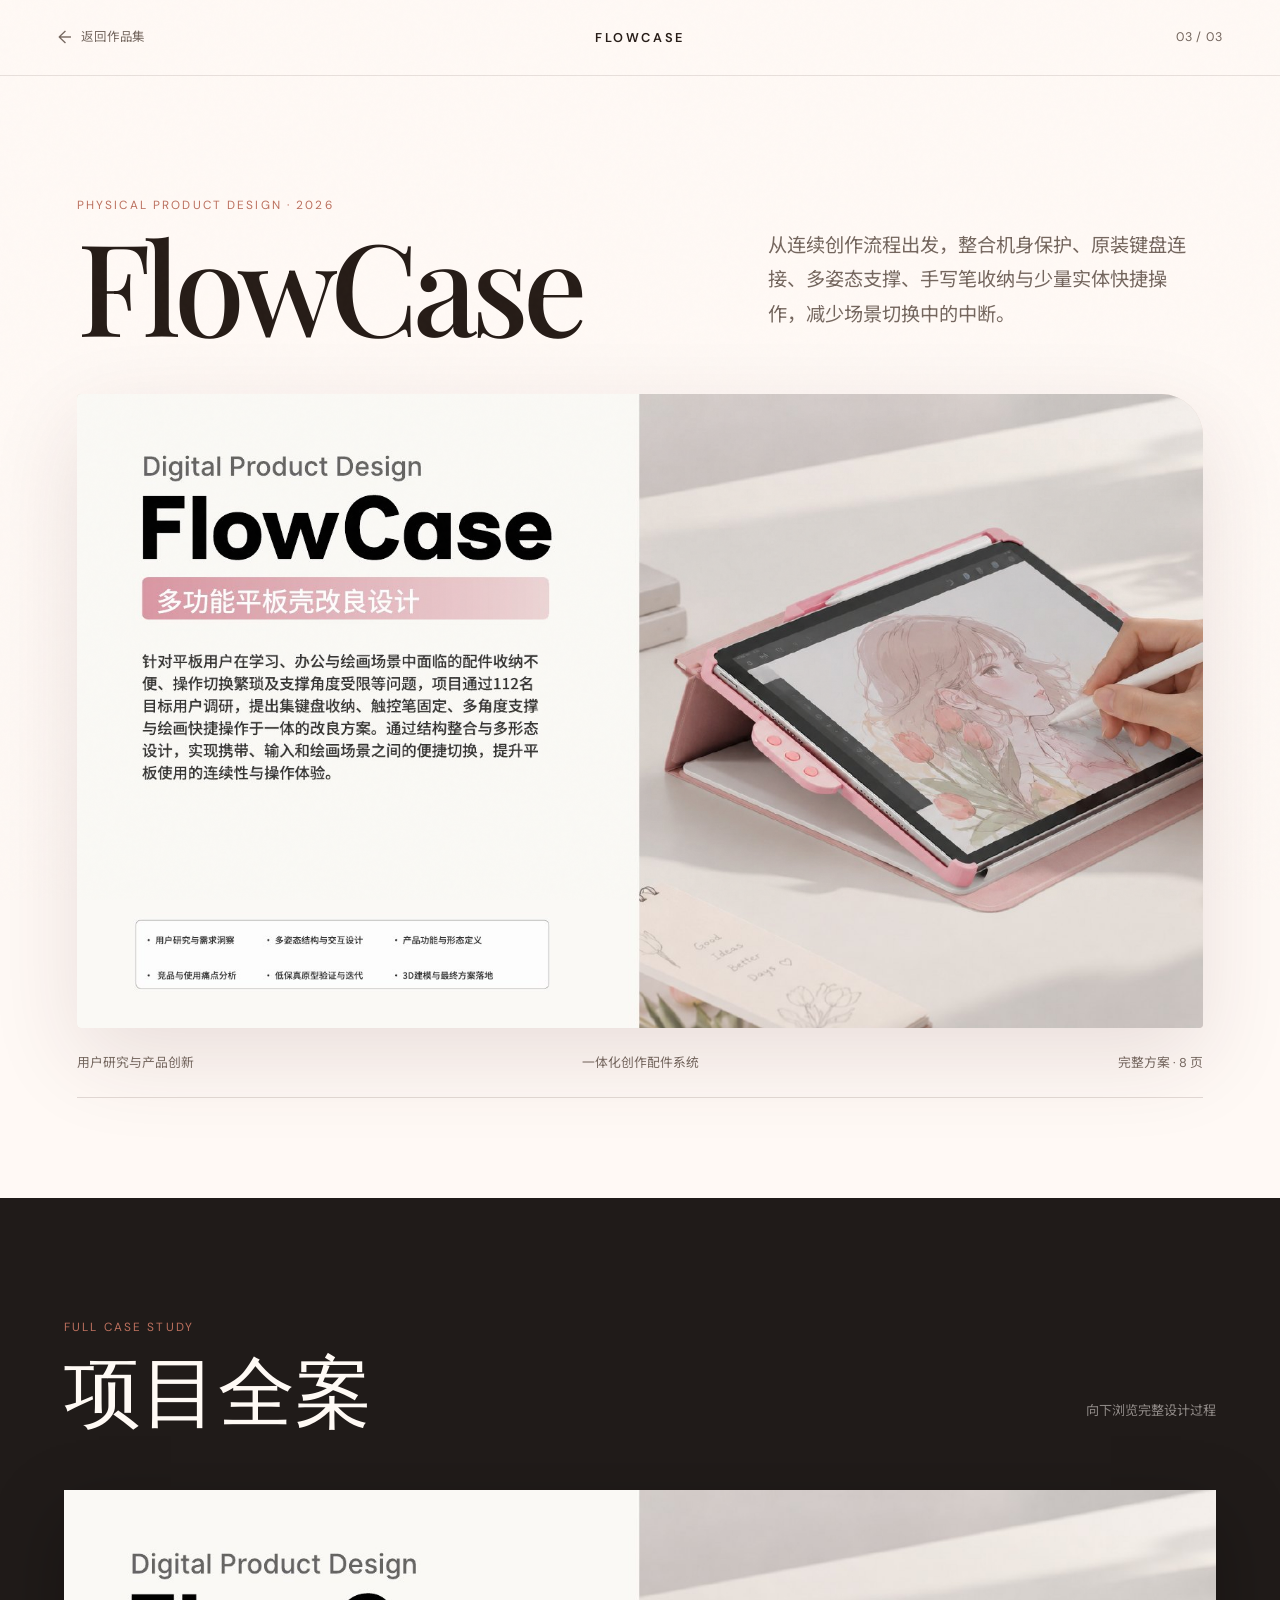
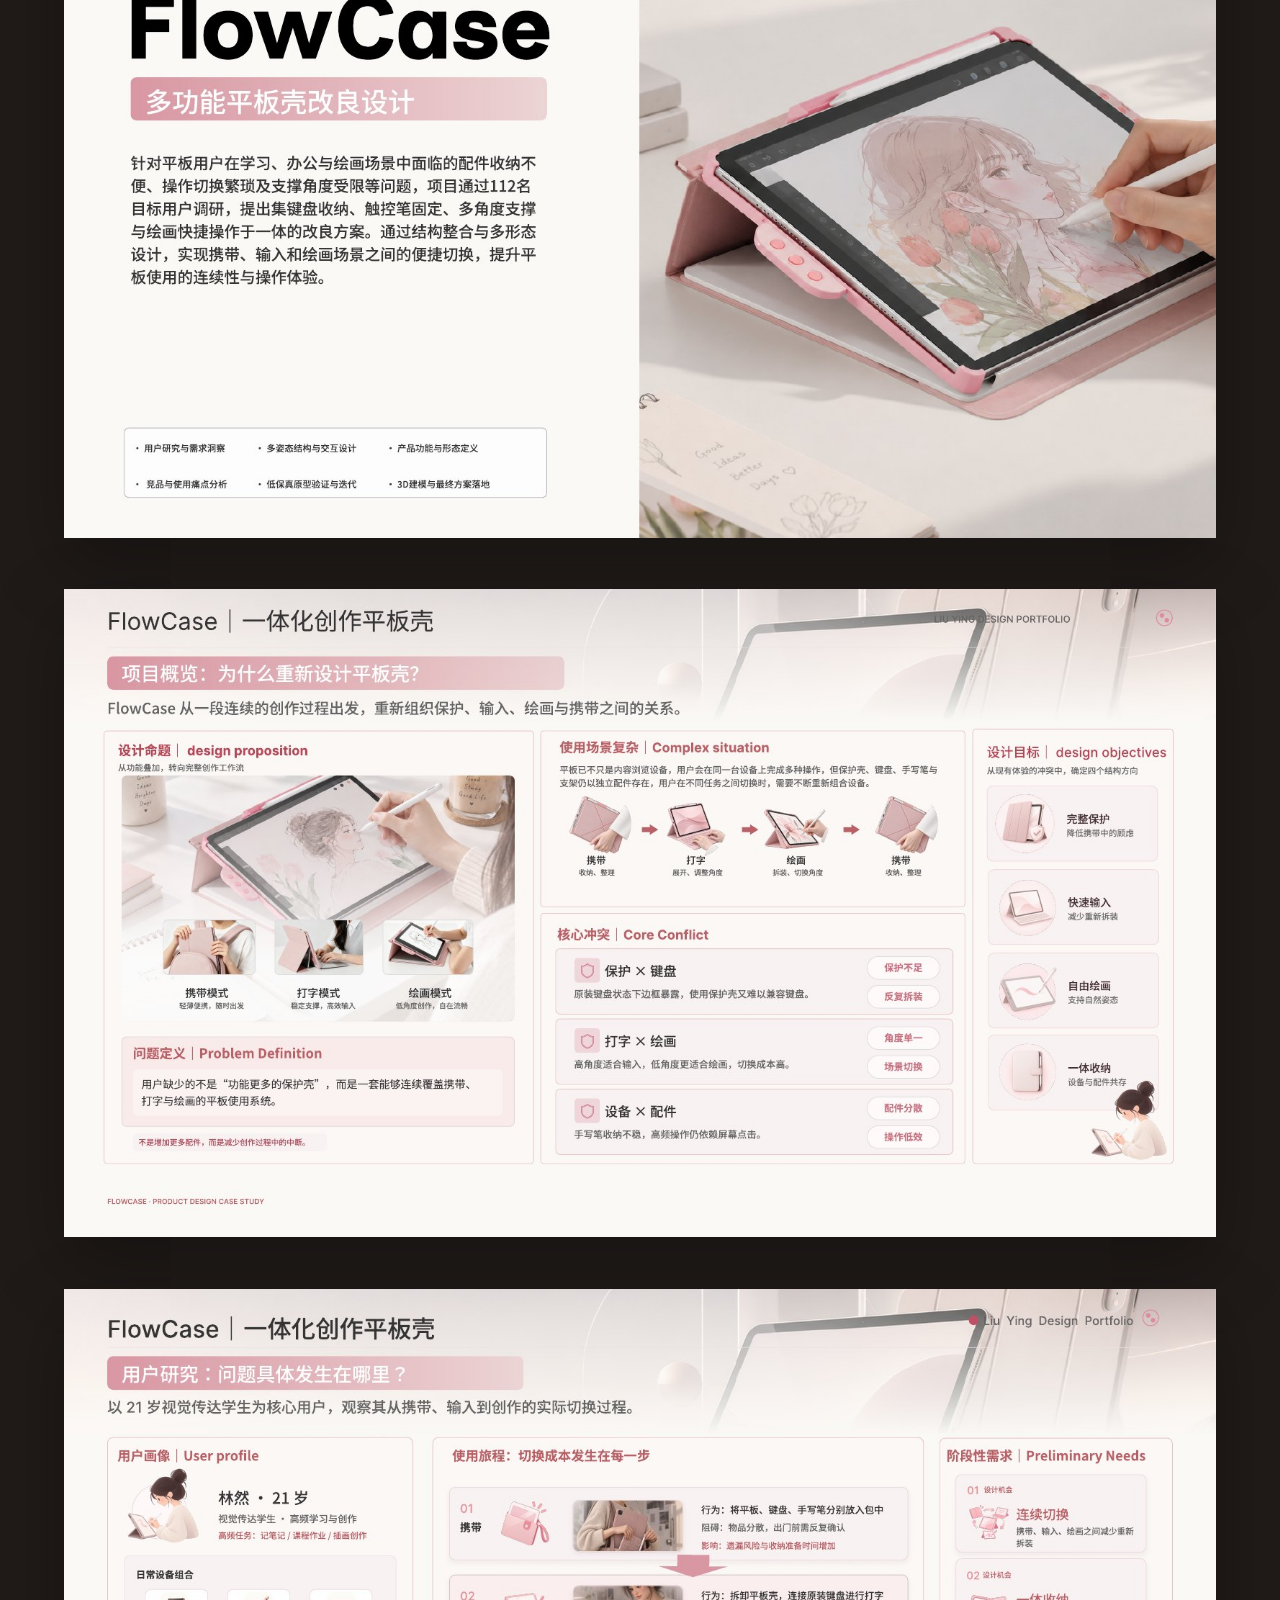
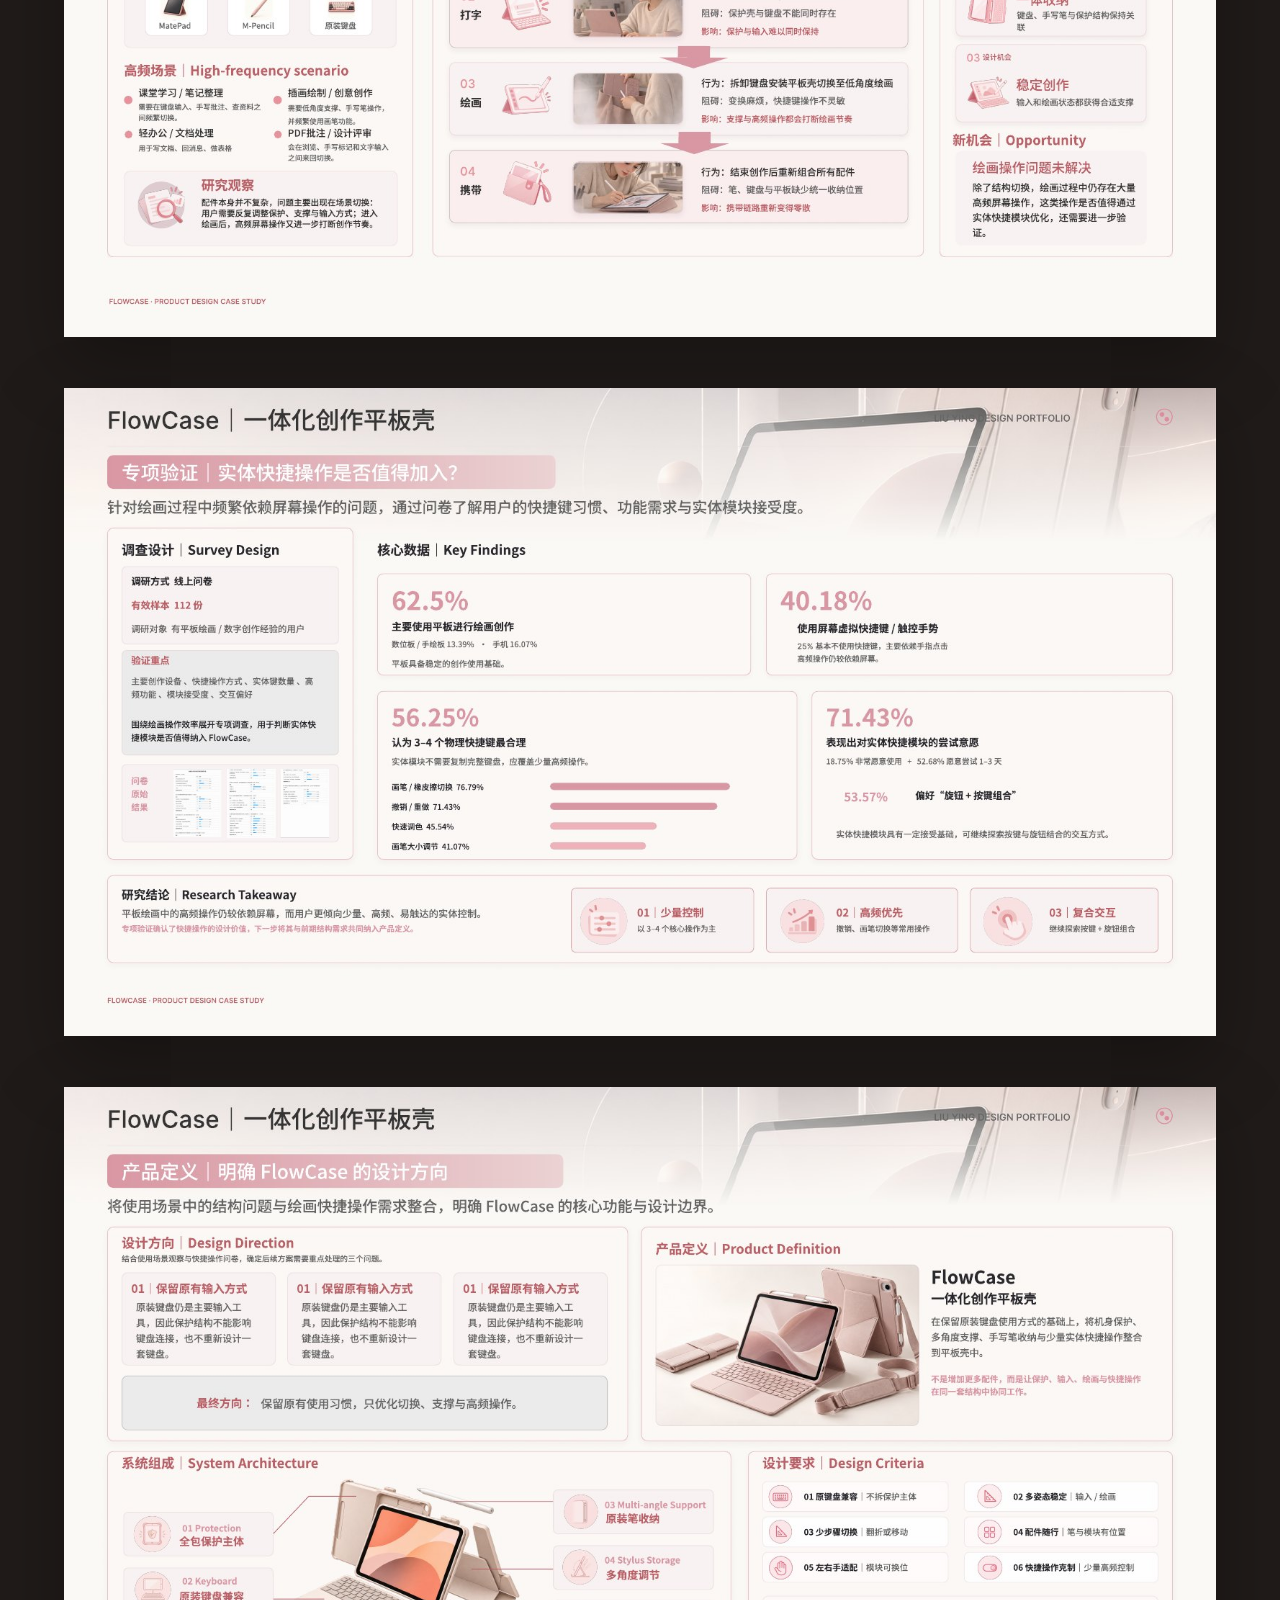
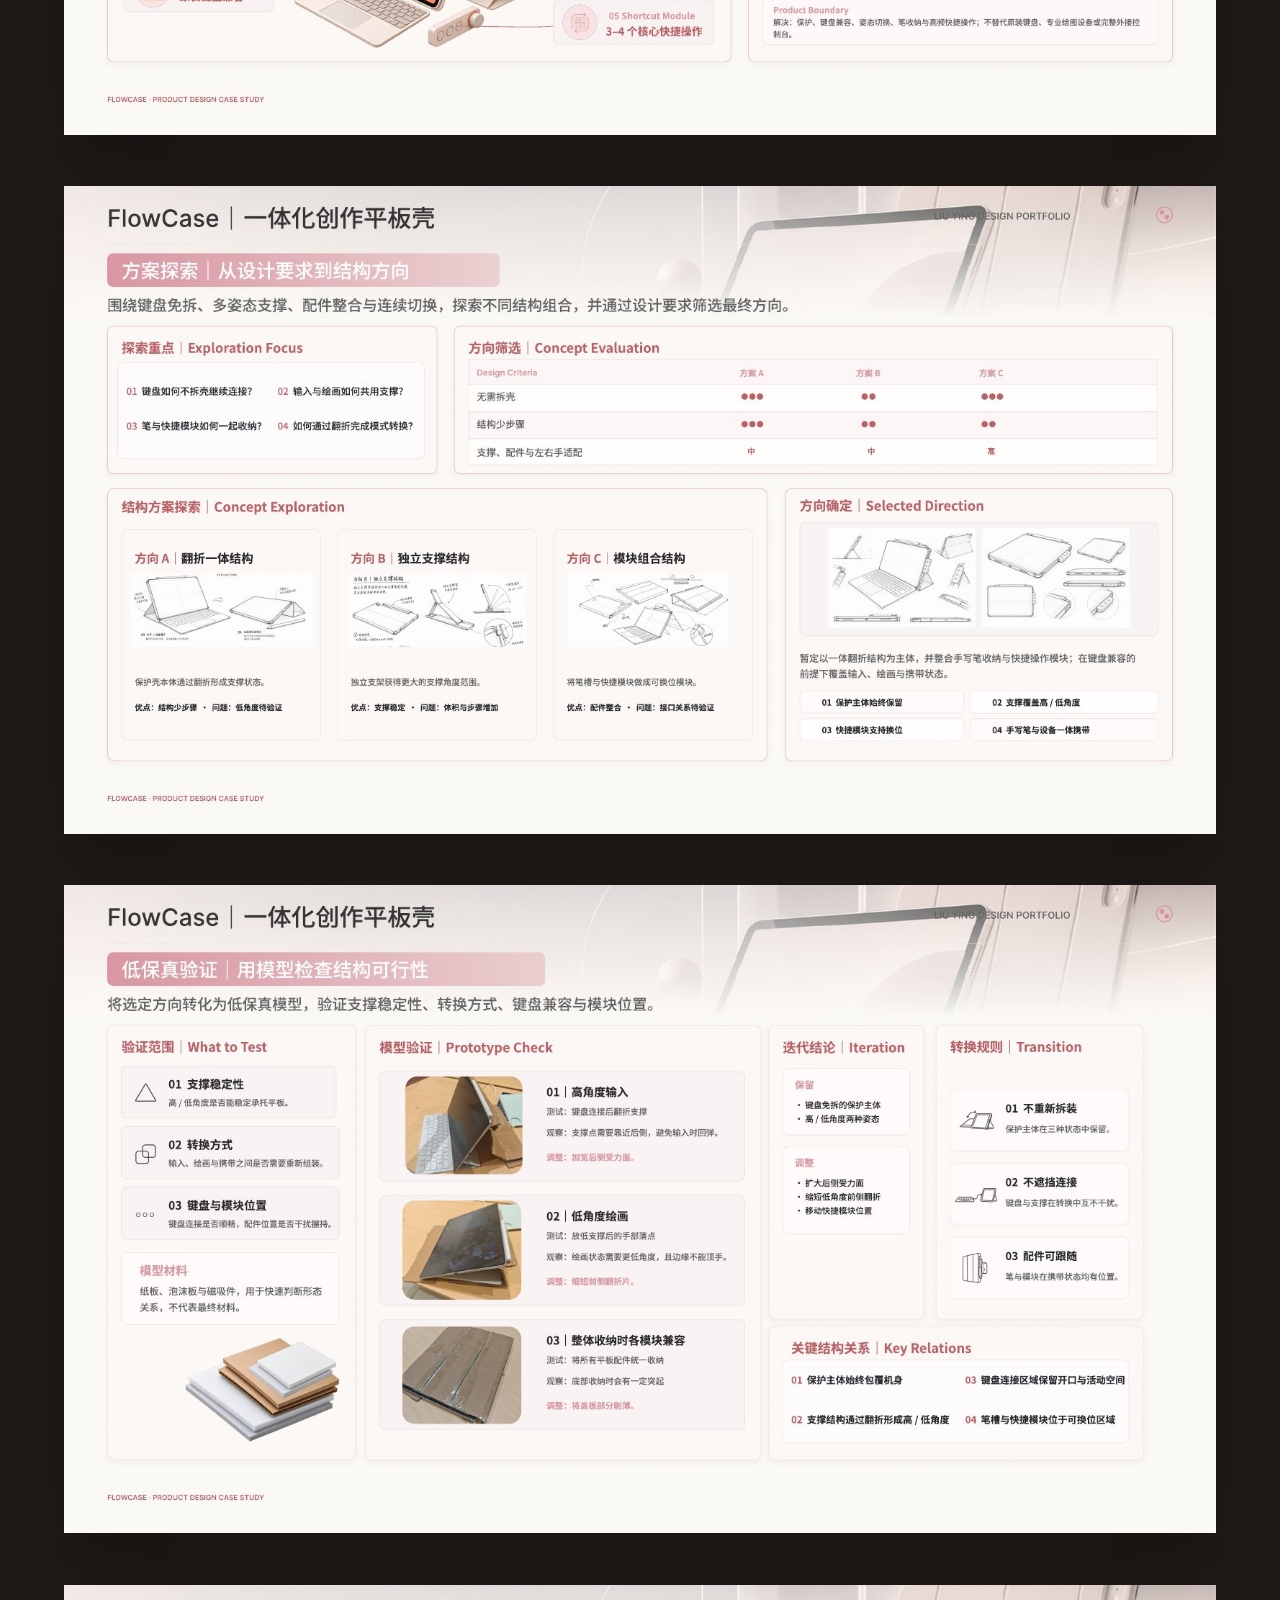
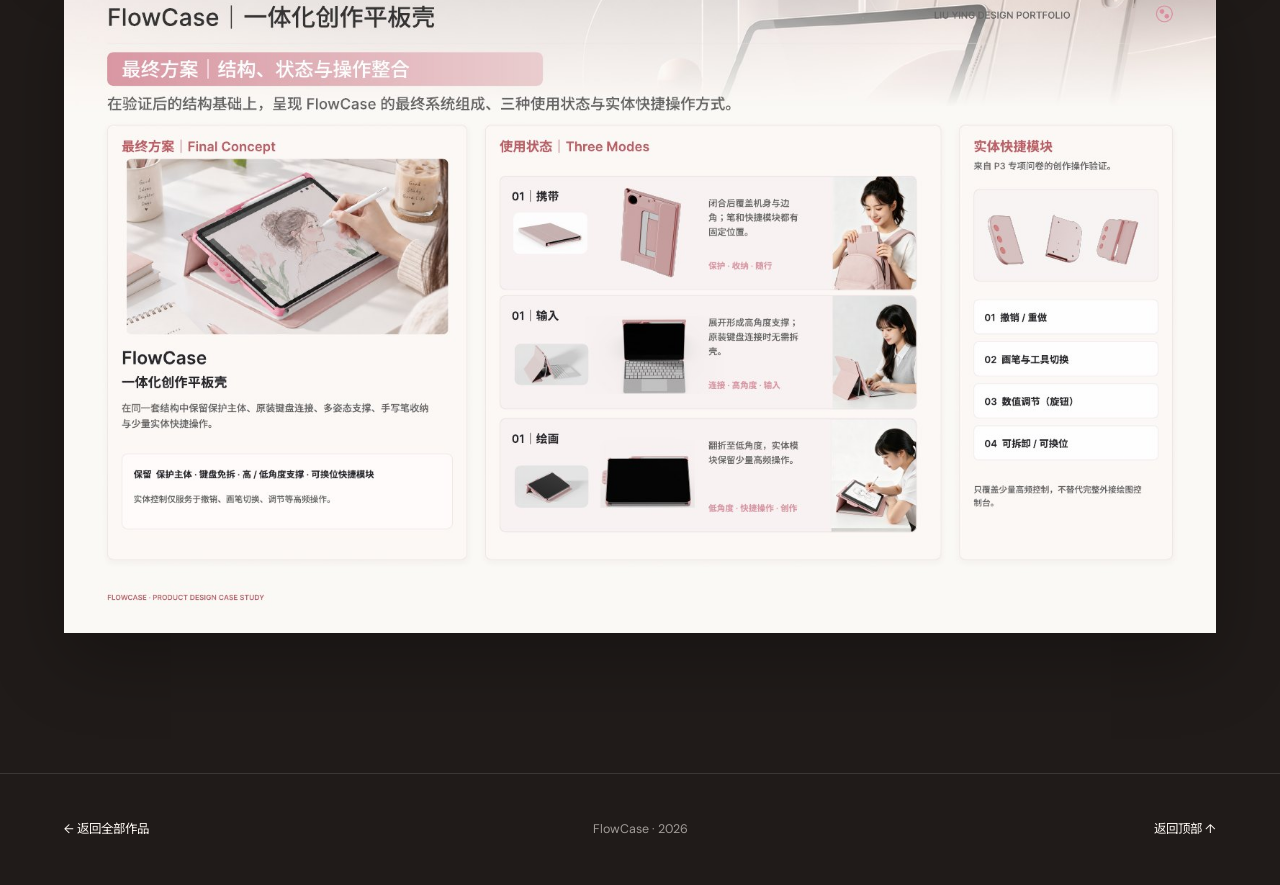
==== flowcase.html @ 2c904109 "Update portfolio with GiftLoop" ====
<!doctype html>
<html lang="zh-CN">
<head>
  <meta charset="utf-8">
  <meta name="viewport" content="width=device-width, initial-scale=1">
  <meta name="theme-color" content="#e7b8ad">
  <meta name="description" content="FlowCase 多功能平板保护壳产品设计项目。">
  <title>FlowCase · Portfolio</title>
  <link rel="icon" type="image/svg+xml" href="data:image/svg+xml,%3Csvg xmlns='http://www.w3.org/2000/svg' viewBox='0 0 32 32'%3E%3Crect width='32' height='32' rx='9' fill='%23f6a96c'/%3E%3Ccircle cx='16' cy='16' r='7' fill='%23fffaf5'/%3E%3C/svg%3E">
  <link rel="preconnect" href="https://fonts.googleapis.com">
  <link rel="preconnect" href="https://fonts.gstatic.com" crossorigin>
  <link href="https://fonts.googleapis.com/css2?family=DM+Sans:wght@400;500;600&family=Noto+Sans+SC:wght@300;400;500;600&family=Playfair+Display:ital,wght@0,500;1,500&display=swap" rel="stylesheet">
  <link rel="stylesheet" href="./styles.css">
  <link rel="stylesheet" href="./pawcare.css">
  <link rel="stylesheet" href="./flowcase.css">
</head>
<body class="case-body flowcase-body">
  <div class="grain" aria-hidden="true"></div>
  <header class="case-header">
    <a class="case-back" href="./index.html#work" aria-label="返回作品列表"><span aria-hidden="true">←</span> 返回作品集</a>
    <span class="case-brand">FLOWCASE</span>
    <span class="case-count">03 / 03</span>
  </header>

  <main>
    <section class="case-intro reveal">
      <div class="case-title-row">
        <div>
          <span class="case-kicker">Physical Product Design · 2026</span>
          <h1>FlowCase</h1>
        </div>
        <p>从连续创作流程出发，整合机身保护、原装键盘连接、多姿态支撑、手写笔收纳与少量实体快捷操作，减少场景切换中的中断。</p>
      </div>
      <figure class="case-cover">
        <img src="./assets/flowcase-cover-2026.jpg" alt="FlowCase 一体化创作平板壳项目概览">
      </figure>
      <div class="case-summary">
        <span>用户研究与产品创新</span>
        <span>一体化创作配件系统</span>
        <span>完整方案 · 8 页</span>
      </div>
    </section>

    <section class="case-gallery" aria-labelledby="gallery-title">
      <div class="gallery-head reveal">
        <span class="case-kicker">Full case study</span>
        <h2 id="gallery-title">项目全案</h2>
        <p>向下浏览完整设计过程</p>
      </div>
      <div class="case-pages">
        <figure class="case-page reveal"><img loading="lazy" src="./assets/flowcase/page-1.jpg" alt="FlowCase 项目方案第 1 页"></figure>
        <figure class="case-page reveal"><img loading="lazy" src="./assets/flowcase/page-2.jpg" alt="FlowCase 项目方案第 2 页"></figure>
        <figure class="case-page reveal"><img loading="lazy" src="./assets/flowcase/page-3.jpg" alt="FlowCase 项目方案第 3 页"></figure>
        <figure class="case-page reveal"><img loading="lazy" src="./assets/flowcase/page-4.jpg" alt="FlowCase 项目方案第 4 页"></figure>
        <figure class="case-page reveal"><img loading="lazy" src="./assets/flowcase/page-5.jpg" alt="FlowCase 项目方案第 5 页"></figure>
        <figure class="case-page reveal"><img loading="lazy" src="./assets/flowcase/page-6.jpg" alt="FlowCase 项目方案第 6 页"></figure>
        <figure class="case-page reveal"><img loading="lazy" src="./assets/flowcase/page-7.jpg" alt="FlowCase 项目方案第 7 页"></figure>
        <figure class="case-page reveal"><img loading="lazy" src="./assets/flowcase/page-8.jpg" alt="FlowCase 项目方案第 8 页"></figure>
      </div>
    </section>
  </main>

  <footer class="case-footer">
    <a href="./index.html#work">← 返回全部作品</a>
    <span>FlowCase · 2026</span>
    <a href="#top" onclick="window.scrollTo({top:0,behavior:'smooth'});return false;">返回顶部 ↑</a>
  </footer>
  <script src="./script.js"></script>
</body>
</html>
---- styles.css ----
:root {
  --ink: #261c17; --muted: #74665e; --paper: #fffaf5; --paper-deep: #fbf3ec;
  --orange: #f0a36b; --orange-dark: #a95832; --orange-light: #f8d9bd; --dark: #2d2420;
  --line: rgba(55,35,22,.15); --sans: "DM Sans", "Noto Sans SC", sans-serif;
  --serif: "Playfair Display", Georgia, serif; --gutter: clamp(24px,5vw,80px);
}
* { box-sizing: border-box; }
html { scroll-behavior: smooth; overflow-x: hidden; scroll-padding-top: 72px; }
body { margin: 0; color: var(--ink); background: var(--paper); font-family: var(--sans); font-size: 16px; line-height: 1.65; overflow-x: hidden; }
a { color: inherit; text-decoration: none; }
button { color: inherit; font: inherit; }
img { max-width: 100%; }
.grain { position: fixed; inset: 0; z-index: 50; pointer-events: none; opacity: .022; background-image: url("data:image/svg+xml,%3Csvg viewBox='0 0 180 180' xmlns='http://www.w3.org/2000/svg'%3E%3Cfilter id='n'%3E%3CfeTurbulence type='fractalNoise' baseFrequency='.9' numOctaves='3' stitchTiles='stitch'/%3E%3C/filter%3E%3Crect width='100%25' height='100%25' filter='url(%23n)' opacity='.8'/%3E%3C/svg%3E"); }

.site-header { height: 72px; padding: 0 var(--gutter); display: flex; align-items: center; justify-content: space-between; gap: 32px; border-bottom: 1px solid var(--line); background: rgba(255,250,245,.88); backdrop-filter: blur(14px); position: sticky; top: 0; z-index: 30; }
.brand { display: flex; align-items: center; gap: 10px; font-size: .72rem; letter-spacing: .14em; font-weight: 600; white-space: nowrap; }
.brand-mark { width: 10px; height: 10px; border-radius: 50% 50% 50% 2px; background: var(--orange); transform: rotate(-45deg); }
.site-nav { display: flex; gap: clamp(20px,3vw,38px); font-size: .82rem; }
.site-nav a { position: relative; }
.site-nav a::after { content: ""; position: absolute; left: 0; bottom: -5px; width: 100%; height: 1px; background: var(--ink); transform: scaleX(0); transform-origin: right; transition: transform .3s ease; }
.site-nav a:hover::after, .site-nav a:focus-visible::after { transform: scaleX(1); transform-origin: left; }

.hero { min-height: clamp(570px,67vh,720px); padding: clamp(58px,8vh,88px) var(--gutter) clamp(64px,8vh,88px); position: relative; display: flex; align-items: center; isolation: isolate; overflow: hidden; }
.hero-content { width: min(790px,77%); position: relative; z-index: 2; }
.hero-kicker { display: flex; align-items: center; gap: 12px; margin: 0; color: var(--muted); font-size: .7rem; letter-spacing: .16em; }
.hero-kicker span { width: 30px; height: 1px; background: var(--orange); }
.hero h1 { margin: 25px 0 24px; font-size: clamp(3.25rem,5.15vw,4.25rem); line-height: 1.08; letter-spacing: -.045em; font-weight: 500; }
.hero h1 em { color: var(--orange-dark); font-family: var(--serif); font-weight: 500; font-style: italic; }
.hero-meta { display: flex; flex-wrap: wrap; gap: 4px 24px; margin-bottom: 18px; }
.hero-meta p { margin: 0; font-size: .9rem; font-weight: 500; }
.hero-meta p + p { padding-left: 24px; border-left: 1px solid var(--line); }
.hero-summary { max-width: 620px; margin: 0; color: var(--muted); font-size: .96rem; line-height: 1.85; }
.hero-actions { display: flex; flex-wrap: wrap; gap: 12px; margin-top: 28px; }
.button { min-height: 44px; padding: 0 19px; border: 1px solid var(--line); display: inline-flex; align-items: center; justify-content: center; gap: 20px; font-size: .78rem; letter-spacing: .03em; transition: transform .25s, background .25s, border-color .25s; }
.button-primary { background: var(--ink); border-color: var(--ink); color: var(--paper); }
.button-secondary { background: rgba(255,255,255,.32); }
.button:hover, .button:focus-visible { transform: translateY(-2px); }
.button-primary:hover, .button-primary:focus-visible { background: #3a2921; }
.button-secondary:hover, .button-secondary:focus-visible { border-color: rgba(55,35,22,.32); background: var(--paper-deep); }
.orb { position: absolute; width: min(27vw,360px); aspect-ratio: 1; right: clamp(-140px,-6vw,-55px); top: 9%; z-index: 0; border-radius: 50%; opacity: .28; background: radial-gradient(circle at 35% 30%,#fffaf5 0 7%,#f9dfc8 38%,#efac78 72%,#d98050 100%); animation: drift 12s ease-in-out infinite; }
.orb::before, .orb::after { content: ""; position: absolute; border-radius: 50%; border: 1px solid rgba(160,89,49,.14); }
.orb::before { inset: -9%; }
.orb::after { inset: 12%; border-color: rgba(255,255,255,.55); }
.orb span { position: absolute; width: 16%; aspect-ratio: 1; border-radius: 50%; background: rgba(255,255,255,.3); filter: blur(16px); top: 20%; left: 24%; }

.eyebrow { color: var(--orange-dark); font-size: .68rem; text-transform: uppercase; letter-spacing: .16em; font-weight: 600; }
.work { padding: clamp(92px,9vw,132px) var(--gutter) clamp(92px,10vw,148px); background: var(--dark); color: var(--paper); border-radius: 18px 18px 0 0; }
.work .eyebrow { color: #d6966f; }
.section-head { display: flex; align-items: flex-end; justify-content: space-between; gap: 40px; padding-bottom: 42px; border-bottom: 1px solid rgba(255,255,255,.14); }
.section-head h2, .capabilities h2, .about h2 { margin: 13px 0 0; font-size: clamp(2.45rem,4vw,4rem); line-height: 1.08; letter-spacing: -.04em; font-weight: 500; }
.section-head p { margin: 0; color: rgba(255,250,245,.5); text-align: right; font-size: .78rem; line-height: 1.75; }
.featured-project { display: grid; grid-template-columns: minmax(0,1.5fr) minmax(310px,.72fr); gap: clamp(36px,5vw,76px); align-items: stretch; padding: clamp(56px,6vw,82px) 0 clamp(72px,7vw,102px); }
.giftloop-visual { min-height: clamp(450px,48vw,680px); position: relative; overflow: hidden; background: #f2e8df; border-radius: 2px 24px 2px 2px; isolation: isolate; }
.giftloop-visual::before { content: ""; position: absolute; width: 64%; aspect-ratio: 1; left: 17%; top: 8%; border-radius: 50%; background: rgba(237,168,119,.23); filter: blur(2px); }
.phone { position: absolute; width: min(37%,290px); height: auto; filter: drop-shadow(0 22px 26px rgba(61,38,28,.16)); transition: transform .55s cubic-bezier(.2,.7,.2,1); }
.phone-home { left: 16%; top: 12%; transform: rotate(-4deg); }
.phone-result { right: 13%; top: 5%; transform: rotate(5deg); }
.featured-project:hover .phone-home { transform: rotate(-5deg) translateY(-4px); }
.featured-project:hover .phone-result { transform: rotate(4deg) translateY(-7px); }
.visual-note { position: absolute; left: 22px; bottom: 18px; color: #7c5743; font-size: .62rem; letter-spacing: .14em; }
.featured-copy, .support-copy { display: flex; flex-direction: column; align-items: flex-start; }
.featured-copy { padding-top: 22px; border-top: 1px solid rgba(255,255,255,.18); }
.project-status { width: 100%; display: flex; justify-content: space-between; gap: 18px; color: #d6966f; font-size: .66rem; letter-spacing: .08em; text-transform: uppercase; }
.featured-copy h3 { margin: auto 0 12px; font-family: var(--serif); font-size: clamp(3.4rem,5.5vw,5.6rem); line-height: .95; font-weight: 500; letter-spacing: -.04em; }
.project-position { margin: 0; color: rgba(255,250,245,.94); font-weight: 500; line-height: 1.65; }
.project-desc { margin: 13px 0 0; color: rgba(255,250,245,.58); font-size: .88rem; line-height: 1.85; }
.skill-tags { display: flex; flex-wrap: wrap; gap: 7px; margin: 24px 0 0; padding: 0; list-style: none; }
.skill-tags li { padding: 5px 9px; border: 1px solid rgba(255,255,255,.14); color: rgba(255,250,245,.72); font-size: .68rem; }
.project-note { margin: 25px 0 0; padding-top: 16px; border-top: 1px solid rgba(255,255,255,.1); color: rgba(255,250,245,.42); font-size: .7rem; }

.supporting-projects { display: grid; grid-template-columns: repeat(2,minmax(0,1fr)); gap: clamp(30px,4vw,62px); }
.support-project { min-width: 0; display: flex; flex-direction: column; outline: none; }
.support-visual { position: relative; aspect-ratio: 16/9; overflow: hidden; background: #eaded8; border-radius: 2px; }
.support-visual img { width: 100%; height: 100%; object-fit: contain; display: block; transition: transform .5s cubic-bezier(.2,.7,.2,1); }
.flowcase-visual { background: #ead8d0; }
.project-arrow { position: absolute; right: 16px; bottom: 15px; width: 39px; height: 39px; border-radius: 50%; border: 1px solid rgba(255,255,255,.4); background: rgba(38,29,25,.55); display: grid; place-items: center; opacity: 0; transform: scale(.86); transition: opacity .25s, transform .25s; }
.support-project:hover .support-visual img, .support-project:focus-visible .support-visual img { transform: scale(1.018); }
.support-project:hover .project-arrow, .support-project:focus-visible .project-arrow { opacity: 1; transform: scale(1); }
.support-copy { flex: 1; margin-top: 23px; padding-top: 19px; border-top: 1px solid rgba(255,255,255,.16); }
.support-copy h3 { margin: 34px 0 9px; font-family: var(--serif); font-size: clamp(2.1rem,3.4vw,3.4rem); line-height: 1; font-weight: 500; letter-spacing: -.03em; }
.support-copy .project-desc { max-width: 560px; }
.support-copy .skill-tags { margin-top: auto; padding-top: 22px; }
.more-work { margin-top: clamp(70px,7vw,96px); padding: 25px 0; border-top: 1px solid rgba(255,255,255,.15); border-bottom: 1px solid rgba(255,255,255,.15); display: grid; grid-template-columns: 1fr 1.4fr auto; gap: 28px; align-items: center; color: rgba(255,250,245,.78); font-size: .8rem; transition: color .25s, padding .25s; }
.more-work:hover, .more-work:focus-visible { color: var(--paper); padding-left: 8px; padding-right: 8px; }
.more-work small { display: block; margin-bottom: 3px; color: #d6966f; font-size: .58rem; letter-spacing: .12em; text-transform: uppercase; }
.more-work-name { color: rgba(255,250,245,.52); }

.capabilities { padding: clamp(112px,11vw,166px) var(--gutter); display: grid; grid-template-columns: minmax(260px,.72fr) minmax(0,1.28fr); gap: clamp(70px,9vw,140px); background: var(--paper-deep); }
.capabilities-intro { position: sticky; top: 122px; align-self: start; }
.capabilities-intro p { max-width: 420px; margin: 27px 0 0; color: var(--muted); font-size: .9rem; line-height: 1.85; }
.capability-list { border-top: 1px solid var(--line); }
.capability { display: grid; grid-template-columns: 54px minmax(180px,.78fr) minmax(240px,1.22fr); gap: clamp(20px,3vw,42px); align-items: start; padding: 34px 0 38px; border-bottom: 1px solid var(--line); }
.capability-icon { width: 44px; height: 44px; border: 1px solid rgba(169,88,50,.25); display: grid; place-items: center; }
.capability-icon svg { width: 25px; fill: none; stroke: var(--orange-dark); stroke-width: 1.4; stroke-linecap: round; stroke-linejoin: round; }
.capability-index { color: var(--orange-dark); font-size: .62rem; letter-spacing: .14em; }
.capability h3 { margin: 8px 0 0; font-size: 1.05rem; font-weight: 500; line-height: 1.5; }
.capability p { margin: 3px 0 0; color: var(--muted); font-size: .86rem; line-height: 1.85; }

.about { padding: clamp(112px,11vw,166px) var(--gutter); display: grid; grid-template-columns: minmax(280px,.72fr) minmax(420px,1.08fr); gap: clamp(68px,10vw,150px); align-items: center; }
.about-portrait { margin: 0; max-width: 520px; }
.portrait-frame { aspect-ratio: 4/3; overflow: hidden; border-radius: 2px 22px 2px 2px; background: #f5c4a4; }
.portrait-frame img { width: 100%; height: 100%; object-fit: cover; display: block; transition: transform .6s cubic-bezier(.2,.7,.2,1); }
.about-portrait:hover img { transform: scale(1.012); }
.about-portrait figcaption { margin-top: 13px; color: var(--muted); font-size: .65rem; letter-spacing: .15em; }
.about h2 em { color: var(--orange-dark); font-family: var(--serif); font-weight: 500; }
.about-lead { margin: 37px 0 20px !important; color: var(--ink) !important; font-family: var(--serif); font-size: clamp(1.45rem,2vw,2rem) !important; }
.about-story { max-width: 690px; }
.about-story p { margin: 0 0 17px; color: #63554d; font-size: .94rem; line-height: 1.9; }

.contact { padding: clamp(96px,10vw,144px) var(--gutter) 34px; background: var(--ink); color: var(--paper); }
.contact .eyebrow { color: #d6966f; }
.contact-heading { display: grid; grid-template-columns: 1fr auto; align-items: end; gap: 24px; padding-bottom: 50px; }
.contact-heading .eyebrow { grid-column: 1/-1; }
.contact h2 { margin: 8px 0 0; font-family: var(--serif); font-size: clamp(3.6rem,7.2vw,7.6rem); line-height: .95; font-weight: 500; letter-spacing: -.045em; }
.contact-heading p { max-width: 360px; margin: 0 0 7px; color: rgba(255,250,245,.55); font-size: .9rem; text-align: right; }
.contact-actions { border-top: 1px solid rgba(255,255,255,.16); }
.contact-action { width: 100%; min-height: 78px; padding: 0; border: 0; border-bottom: 1px solid rgba(255,255,255,.16); background: transparent; color: inherit; display: grid; grid-template-columns: 1fr 1.4fr auto; gap: 24px; align-items: center; text-align: left; cursor: pointer; transition: padding .25s, color .25s; }
.contact-action:hover, .contact-action:focus-visible { padding-left: 10px; padding-right: 10px; color: var(--orange-light); }
.contact-action span:first-child { font-size: .8rem; }
.contact-action strong { color: rgba(255,250,245,.58); font-size: .78rem; font-weight: 400; }
.contact-action span:last-child { font-size: 1rem; }
.contact-foot { margin-top: 62px; padding-top: 28px; border-top: 1px solid rgba(255,255,255,.1); display: flex; justify-content: space-between; color: rgba(255,250,245,.4); font-size: .68rem; letter-spacing: .08em; }
.contact-foot a { color: rgba(255,250,245,.72); }
.toast { position: fixed; left: 50%; bottom: 28px; z-index: 60; padding: 10px 16px; background: var(--ink); color: var(--paper); box-shadow: 0 10px 30px rgba(38,28,23,.18); font-size: .76rem; transform: translate(-50%,18px); opacity: 0; pointer-events: none; transition: opacity .25s, transform .25s; }
.toast.show { opacity: 1; transform: translate(-50%,0); }

footer { min-height: 112px; padding: 32px var(--gutter); display: grid; grid-template-columns: 1fr auto 1fr; align-items: center; border-top: 1px solid var(--line); color: var(--muted); font-size: .78rem; }
footer a:last-child { justify-self: end; }
.reveal { opacity: 0; transform: translateY(16px); transition: opacity .72s ease, transform .72s cubic-bezier(.2,.7,.2,1); }
.reveal.visible { opacity: 1; transform: none; }
.delay-1 { transition-delay: .08s; } .delay-2 { transition-delay: .16s; }
@keyframes drift { 0%,100% { transform: translate(0,0) scale(1); } 50% { transform: translate(-7px,6px) scale(1.008); } }

@media (max-width: 1000px) {
  .featured-project { grid-template-columns: 1fr; }
  .giftloop-visual { min-height: min(78vw,650px); }
  .featured-copy h3 { margin-top: 58px; }
  .capabilities { grid-template-columns: 1fr; gap: 62px; }
  .capabilities-intro { position: static; }
  .capabilities-intro p { max-width: 560px; }
  .about { grid-template-columns: minmax(260px,.72fr) minmax(360px,1fr); gap: 60px; }
}
@media (max-width: 760px) {
  :root { --gutter: 22px; }
  html { scroll-padding-top: 64px; }
  .site-header { height: 64px; }
  .brand { font-size: .62rem; letter-spacing: .11em; }
  .brand-mark { width: 8px; height: 8px; }
  .site-nav { gap: 15px; font-size: .75rem; }
  .hero { min-height: calc(100svh - 64px); padding-top: 56px; padding-bottom: 58px; align-items: flex-start; }
  .hero-content { width: 100%; }
  .hero-kicker { max-width: 290px; font-size: .61rem; }
  .hero h1 { margin-top: 28px; font-size: clamp(2.65rem,12.5vw,4rem); }
  .hero-meta { display: block; }
  .hero-meta p + p { margin-top: 4px; padding-left: 0; border-left: 0; }
  .hero-summary { max-width: 88%; font-size: .88rem; line-height: 1.8; }
  .hero-actions { margin-top: 26px; }
  .button { flex: 1; min-width: 138px; padding: 0 15px; gap: 12px; }
  .orb { width: 58vw; right: -30vw; top: 18%; opacity: .21; }
  .work { border-radius: 12px 12px 0 0; }
  .section-head { align-items: flex-start; }
  .section-head p { display: none; }
  .section-head h2, .capabilities h2, .about h2 { font-size: clamp(2.25rem,10vw,3.2rem); }
  .featured-project { padding-top: 46px; gap: 28px; }
  .giftloop-visual { min-height: 108vw; border-radius: 2px 16px 2px 2px; }
  .phone { width: 45%; }
  .phone-home { left: 7%; top: 17%; }
  .phone-result { right: 5%; top: 7%; }
  .featured-copy h3 { margin-top: 42px; font-size: clamp(3.2rem,16vw,4.6rem); }
  .project-status { font-size: .58rem; }
  .supporting-projects { grid-template-columns: 1fr; gap: 66px; }
  .support-copy h3 { margin-top: 28px; font-size: 2.65rem; }
  .more-work { grid-template-columns: 1fr auto; }
  .more-work-name { grid-column: 1/-1; grid-row: 2; }
  .capabilities { gap: 48px; }
  .capability { grid-template-columns: 44px 1fr; gap: 20px; }
  .capability p { grid-column: 2; }
  .capability-icon { width: 40px; height: 40px; }
  .about { grid-template-columns: 1fr; gap: 52px; }
  .about-portrait { width: 88%; }
  .contact-heading { display: block; padding-bottom: 38px; }
  .contact h2 { margin-top: 14px; font-size: clamp(3.5rem,17vw,5.6rem); }
  .contact-heading p { margin-top: 24px; text-align: left; }
  .contact-action { grid-template-columns: 1fr auto; min-height: 72px; }
  .contact-action strong { grid-column: 1; grid-row: 2; margin-top: -20px; }
  .contact-action span:last-child { grid-column: 2; grid-row: 1/3; }
  footer { grid-template-columns: 1fr auto; }
  footer > :nth-child(2) { display: none; }
}
@media (max-width: 420px) {
  .brand span:last-child { max-width: 142px; overflow: hidden; text-overflow: ellipsis; }
  .site-nav { gap: 12px; }
  .hero-actions { flex-direction: column; }
  .button { width: 100%; flex: none; }
  .giftloop-visual { min-height: 116vw; }
}
@media (prefers-reduced-motion: reduce) {
  html { scroll-behavior: auto; }
  *, *::before, *::after { animation-duration: .01ms !important; animation-iteration-count: 1 !important; transition-duration: .01ms !important; }
  .reveal { opacity: 1; transform: none; }
}

/* Phase 2: compact, project-led homepage */
.hero-compact {
  min-height: clamp(560px, 68vh, 700px);
  padding-top: clamp(42px, 5.5vh, 60px);
  padding-bottom: clamp(46px, 6vh, 66px);
}
.hero-layout { width: 100%; display: grid; grid-template-columns: minmax(0, 1.5fr) minmax(320px, 1fr); gap: clamp(48px, 6vw, 92px); align-items: center; position: relative; z-index: 2; }
.hero-compact .hero-content { width: auto; }
.hero-identity { display: flex; align-items: center; gap: 16px; margin: 0 0 18px; color: var(--muted); font-size: .7rem; letter-spacing: .13em; text-transform: uppercase; }
.hero-name { padding-right: 16px; border-right: 1px solid var(--line); color: var(--ink); font-size: .83rem; font-weight: 600; letter-spacing: .08em; }
.hero-compact h1 { margin: 0 0 20px; font-size: clamp(3.15rem, 5vw, 4.15rem); }
.hero-compact .hero-summary { max-width: 700px; font-size: .92rem; line-height: 1.78; }
.hero-tags { display: flex; flex-wrap: wrap; gap: 8px; margin: 20px 0 0; padding: 0; list-style: none; }
.hero-tags li { padding: 5px 9px; border: 1px solid rgba(55,35,22,.13); color: var(--muted); font-size: .65rem; letter-spacing: .04em; }
.hero-compact .hero-actions { align-items: center; margin-top: 24px; }
.resume-link { padding: 8px 3px; border-bottom: 1px solid rgba(55,35,22,.25); font-size: .76rem; transition: color .25s, border-color .25s; }
.resume-link:hover, .resume-link:focus-visible { color: var(--orange-dark); border-color: var(--orange-dark); }
.hero-about { min-width: 0; padding-left: clamp(28px, 3vw, 48px); border-left: 1px solid var(--line); display: grid; grid-template-columns: clamp(116px, 10vw, 142px) minmax(0, 1fr); gap: clamp(20px, 2.4vw, 32px); align-items: center; }
.hero-about .about-portrait { width: 100%; max-width: none; margin: 0; }
.hero-about .portrait-frame { aspect-ratio: 4 / 5; border-radius: 2px 18px 2px 2px; }
.hero-about .about-brief { max-width: 360px; }
.hero-about .about-brief h2 { margin: 10px 0 12px; font-family: var(--serif); font-size: clamp(1.42rem, 1.8vw, 1.9rem); line-height: 1.22; letter-spacing: -.025em; font-weight: 500; }
.hero-about .about-brief p { margin: 0; color: var(--muted); font-size: .78rem; line-height: 1.82; }

.work { padding-top: clamp(76px, 7vw, 100px); padding-bottom: clamp(78px, 7vw, 104px); }
.section-head { padding-bottom: 34px; }
.section-head h2 { font-size: clamp(2.4rem, 3.7vw, 3.7rem); }
.featured-compact { grid-template-columns: minmax(300px, .68fr) minmax(0, 1.12fr); gap: clamp(34px, 4vw, 64px); padding: clamp(42px, 4vw, 58px) 0 clamp(58px, 5vw, 76px); }
.featured-compact .featured-copy { min-height: 0; padding-top: 18px; }
.featured-compact .featured-copy h3 { margin: 42px 0 10px; font-size: clamp(3.3rem, 4.8vw, 4.8rem); }
.featured-compact .project-desc { max-width: 430px; }
.featured-compact .skill-tags { margin-top: 20px; }
.featured-compact .giftloop-visual { min-height: 0; aspect-ratio: 1.48 / 1; order: 2; }
.featured-compact .phone { width: min(39%, 255px); }
.featured-compact .phone-home { left: 14%; top: 12%; }
.featured-compact .phone-result { right: 11%; top: 5%; }
.proof-line { margin: 18px 0 0; color: rgba(255,250,245,.48); font-size: .68rem; line-height: 1.65; }
.proof-line > span { margin-right: 8px; color: #d6966f; letter-spacing: .08em; text-transform: uppercase; }
.case-link { display: inline-flex; align-items: center; gap: 18px; margin-top: 22px; padding-bottom: 5px; border-bottom: 1px solid rgba(255,250,245,.32); color: rgba(255,250,245,.9); font-size: .74rem; letter-spacing: .04em; transition: color .25s, border-color .25s, gap .25s; }
.case-link:hover, .case-link:focus-visible, .support-project:hover .case-link, .support-project:focus-visible .case-link { gap: 23px; color: #f2b88e; border-color: #f2b88e; }
.project-links { display: flex; flex-wrap: wrap; gap: 10px 24px; }
.project-links .case-link-muted { color: rgba(255,250,245,.58); border-bottom-color: rgba(255,250,245,.18); }
.supporting-projects { gap: clamp(32px, 4vw, 58px); }
.support-project { cursor: pointer; transition: transform .35s cubic-bezier(.2,.7,.2,1); }
.support-project:hover, .support-project:focus-visible { transform: translateY(-5px); }
.support-visual { aspect-ratio: 16 / 9.5; border: 1px solid transparent; transition: border-color .3s; }
.support-project:hover .support-visual, .support-project:focus-visible .support-visual { border-color: rgba(255,255,255,.2); }
.support-copy { margin-top: 20px; padding-top: 17px; }
.support-copy h3 { margin: 28px 0 8px; font-size: clamp(2.3rem, 3.5vw, 3.35rem); }
.support-copy .skill-tags { margin-top: 20px; padding-top: 0; }
.support-copy .case-link { margin-top: 18px; }
.more-work { margin-top: clamp(48px, 5vw, 68px); padding-top: 20px; padding-bottom: 20px; }

.profile-strip { padding: clamp(82px, 7.5vw, 116px) var(--gutter); background: var(--paper-deep); }
.bring-panel { min-width: 0; display: grid; grid-template-columns: minmax(260px, .72fr) minmax(0, 1.28fr); gap: clamp(58px, 8vw, 124px); align-items: start; }
.bring-panel h2 { margin: 13px 0 34px; font-size: clamp(2.4rem, 3.6vw, 3.7rem); line-height: 1.07; letter-spacing: -.045em; font-weight: 500; }
.bring-panel h2 em { color: var(--orange-dark); font-family: var(--serif); font-style: italic; font-weight: 500; }
.compact-capabilities { border-top: 1px solid var(--line); }
.compact-capabilities article { display: grid; grid-template-columns: 38px minmax(0, 1fr); gap: clamp(15px, 2vw, 24px); padding: 20px 0 22px; border-bottom: 1px solid var(--line); }
.compact-capabilities article > span { padding-top: 3px; color: var(--orange-dark); font-size: .61rem; letter-spacing: .14em; }
.compact-capabilities h3 { margin: 0; font-size: .94rem; line-height: 1.5; font-weight: 550; letter-spacing: .01em; }
.compact-capabilities p { max-width: 640px; margin: 6px 0 0; color: var(--muted); font-size: .79rem; line-height: 1.75; }

.contact { padding-top: clamp(68px, 6vw, 88px); padding-bottom: 28px; }
.contact-heading { display: block; padding-bottom: 30px; }
.contact h2 { margin-top: 9px; font-size: clamp(3.45rem, 6.2vw, 6.6rem); }
.contact-action { min-height: 64px; }
.contact-foot { margin-top: 36px; padding-top: 22px; }

@media (max-width: 1000px) {
  .featured-compact { grid-template-columns: minmax(260px, .72fr) minmax(0, 1fr); }
  .featured-compact .featured-copy h3 { margin-top: 34px; }
  .hero-layout { grid-template-columns: minmax(0, 1.4fr) minmax(280px, .86fr); gap: 42px; }
  .hero-about { padding-left: 30px; grid-template-columns: 108px minmax(0, 1fr); gap: 20px; }
  .bring-panel { grid-template-columns: minmax(230px, .68fr) minmax(0, 1.32fr); gap: 52px; }
}

@media (max-width: 760px) {
  .hero-compact { min-height: auto; padding-top: 48px; padding-bottom: 62px; }
  .hero-layout { grid-template-columns: 1fr; gap: 50px; }
  .hero-compact .hero-content { width: 100%; }
  .hero-identity { gap: 11px; margin-bottom: 22px; font-size: .59rem; }
  .hero-name { padding-right: 11px; }
  .hero-compact h1 { font-size: clamp(2.65rem, 12vw, 3.7rem); }
  .hero-compact .hero-summary { max-width: 94%; font-size: .84rem; }
  .hero-compact .hero-summary br { display: none; }
  .hero-tags { gap: 6px; margin-top: 17px; }
  .hero-tags li { padding: 4px 7px; font-size: .6rem; }
  .hero-compact .hero-actions { flex-direction: row; }
  .hero-compact .button { width: auto; flex: 0 0 auto; min-width: 132px; }
  .hero-about { padding: 38px 0 0; border-top: 1px solid var(--line); border-left: 0; grid-template-columns: 112px minmax(0, 1fr); gap: 24px; align-items: start; }
  .hero-about .about-brief h2 { margin-top: 7px; }
  .featured-compact { grid-template-columns: 1fr; gap: 28px; padding-top: 38px; }
  .featured-compact .featured-copy { order: 2; }
  .featured-compact .giftloop-visual { order: 1; aspect-ratio: 1.12 / 1; }
  .featured-compact .phone { width: 43%; }
  .featured-compact .featured-copy h3 { margin-top: 30px; }
  .supporting-projects { gap: 54px; }
  .support-copy h3 { margin-top: 24px; }
  .more-work { margin-top: 48px; }
  .profile-strip { padding-top: 74px; padding-bottom: 78px; gap: 46px; }
  .bring-panel { grid-template-columns: 1fr; gap: 30px; }
  .bring-panel h2 { margin-bottom: 29px; font-size: clamp(2.2rem, 10vw, 3rem); }
  .compact-capabilities article { grid-template-columns: 32px minmax(0, 1fr); padding: 18px 0 20px; }
  .compact-capabilities p { font-size: .77rem; line-height: 1.72; }
  .contact { padding-top: 68px; }
  .contact h2 { font-size: clamp(3.45rem, 16vw, 5rem); }
}

@media (max-width: 480px) {
  .hero-identity { align-items: flex-start; flex-direction: column; gap: 2px; }
  .hero-name { padding-right: 0; border-right: 0; }
  .hero-compact .hero-actions { align-items: flex-start; flex-direction: column; gap: 8px; }
  .hero-about { display: grid; grid-template-columns: 96px minmax(0, 1fr); gap: 18px; }
  .hero-about .about-brief p { font-size: .75rem; line-height: 1.76; }
  .featured-compact .giftloop-visual { aspect-ratio: 1 / 1.04; }
  .project-status { flex-direction: column; gap: 3px; }
}
---- pawcare.css ----
.case-body { background: #fff9f7; }
.case-header {
  height: 76px; padding: 0 clamp(22px, 4.5vw, 72px); display: grid;
  grid-template-columns: 1fr auto 1fr; align-items: center; border-bottom: 1px solid rgba(62,37,32,.12);
  position: relative; z-index: 5;
}
.case-back, .case-count { font-size: .78rem; letter-spacing: .06em; color: var(--muted); }
.case-back { display: flex; align-items: center; gap: 9px; }
.case-back span { font-size: 1.1rem; transition: transform .3s; }
.case-back:hover span { transform: translateX(-5px); }
.case-brand { font-size: .8rem; letter-spacing: .2em; font-weight: 600; }
.case-count { justify-self: end; }
.case-intro { padding: clamp(58px, 9vw, 130px) clamp(22px, 6vw, 96px) 100px; }
.case-title-row { display: grid; grid-template-columns: 1.15fr .85fr; gap: 8vw; align-items: end; margin-bottom: 54px; }
.case-kicker { color: #d85e74; text-transform: uppercase; font-size: .74rem; letter-spacing: .18em; }
.case-title-row h1 { margin: 10px 0 0; font-family: var(--serif); font-size: clamp(4rem, 10vw, 9rem); line-height: .88; font-weight: 500; letter-spacing: -.05em; }
.case-title-row p { margin: 0 0 8px; max-width: 520px; color: var(--muted); font-size: clamp(1rem, 1.5vw, 1.2rem); line-height: 1.8; }
.case-cover { margin: 0; overflow: hidden; border-radius: 4px 42px 4px 4px; background: #f8dedf; box-shadow: 0 30px 90px rgba(78,35,38,.12); }
.case-cover img { display: block; width: 100%; height: auto; transition: transform 1.2s cubic-bezier(.2,.7,.2,1); }
.case-cover:hover img { transform: scale(1.012); }
.case-summary { display: grid; grid-template-columns: repeat(3, 1fr); padding: 24px 0; border-bottom: 1px solid rgba(62,37,32,.15); color: var(--muted); font-size: .8rem; }
.case-summary span:nth-child(2) { text-align: center; }
.case-summary span:last-child { text-align: right; }
.case-gallery { background: #211a18; color: var(--paper); padding: 120px clamp(20px, 5vw, 80px) 140px; }
.gallery-head { max-width: 1180px; margin: 0 auto 64px; display: grid; grid-template-columns: 1fr auto; align-items: end; }
.gallery-head .case-kicker { grid-column: 1 / -1; color: #e6909f; }
.gallery-head h2 { margin: 12px 0 0; font-family: var(--serif); font-size: clamp(3rem, 6vw, 6rem); font-weight: 500; line-height: 1; }
.gallery-head p { margin: 0 0 5px; color: rgba(255,250,245,.5); font-size: .82rem; }
.case-pages { max-width: 1180px; margin: 0 auto; display: grid; gap: clamp(24px, 4vw, 54px); }
.case-page { margin: 0; background: #eee6e0; box-shadow: 0 26px 70px rgba(0,0,0,.28); }
.case-page img { display: block; width: 100%; height: auto; }
.case-footer { background: #211a18; color: rgba(255,250,245,.58); border-top-color: rgba(255,255,255,.12); }
.case-footer a { color: var(--paper); }
@media (max-width: 760px) {
  .case-header { height: 66px; grid-template-columns: 1fr auto; }
  .case-brand { display: none; }
  .case-title-row { grid-template-columns: 1fr; gap: 30px; margin-bottom: 38px; }
  .case-title-row h1 { font-size: clamp(4rem, 21vw, 6.5rem); }
  .case-intro { padding-bottom: 72px; }
  .case-cover { border-radius: 2px 22px 2px 2px; }
  .case-summary { grid-template-columns: 1fr; gap: 8px; }
  .case-summary span:nth-child(2), .case-summary span:last-child { text-align: left; }
  .case-gallery { padding-top: 82px; padding-bottom: 90px; }
  .gallery-head { display: block; margin-bottom: 38px; }
  .gallery-head p { margin-top: 18px; }
  .case-footer { grid-template-columns: 1fr auto; }
  .case-footer span { display: none; }
}
---- flowcase.css ----
.flowcase-body { background: #fff9f5; }
.flowcase-body .case-kicker { color: #bc705e; }
.flowcase-body .case-cover { background: #ead8d0; }
.flowcase-body .case-gallery,
.flowcase-body .case-footer { background: #201b19; }
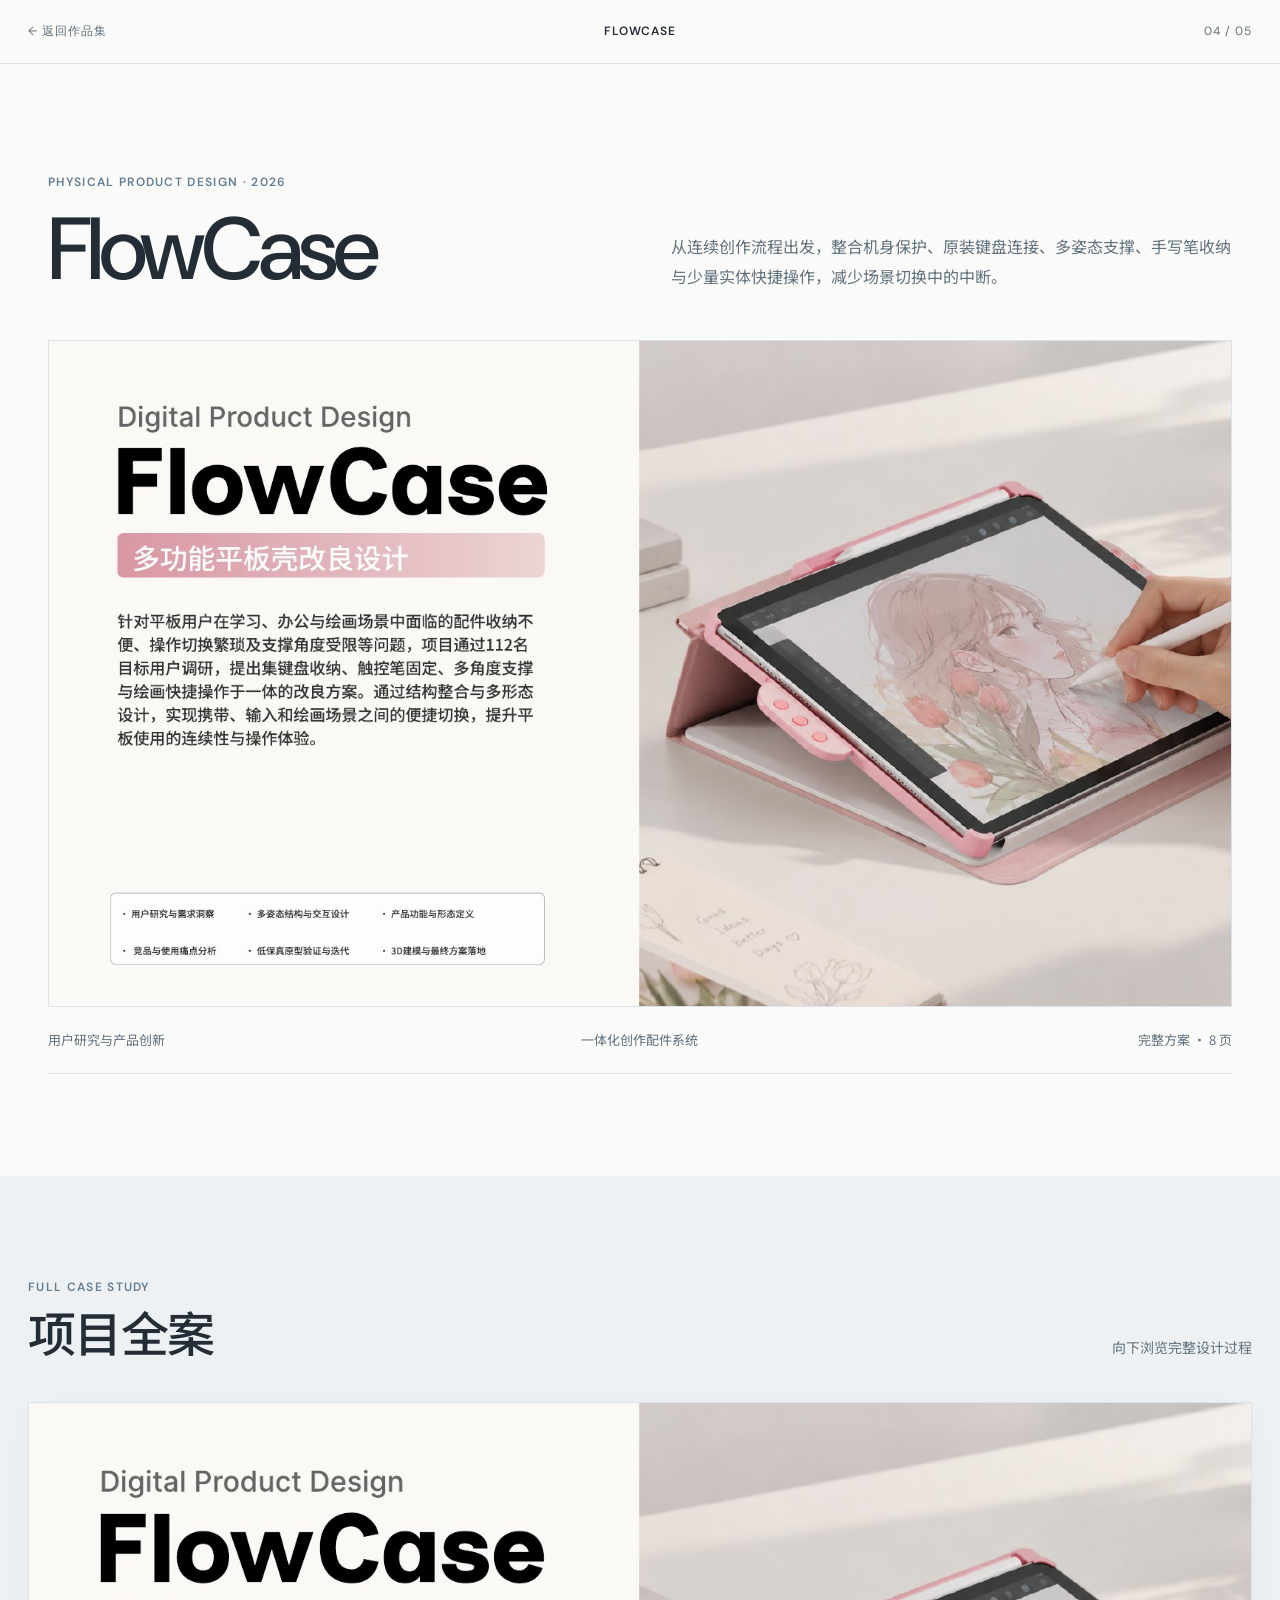
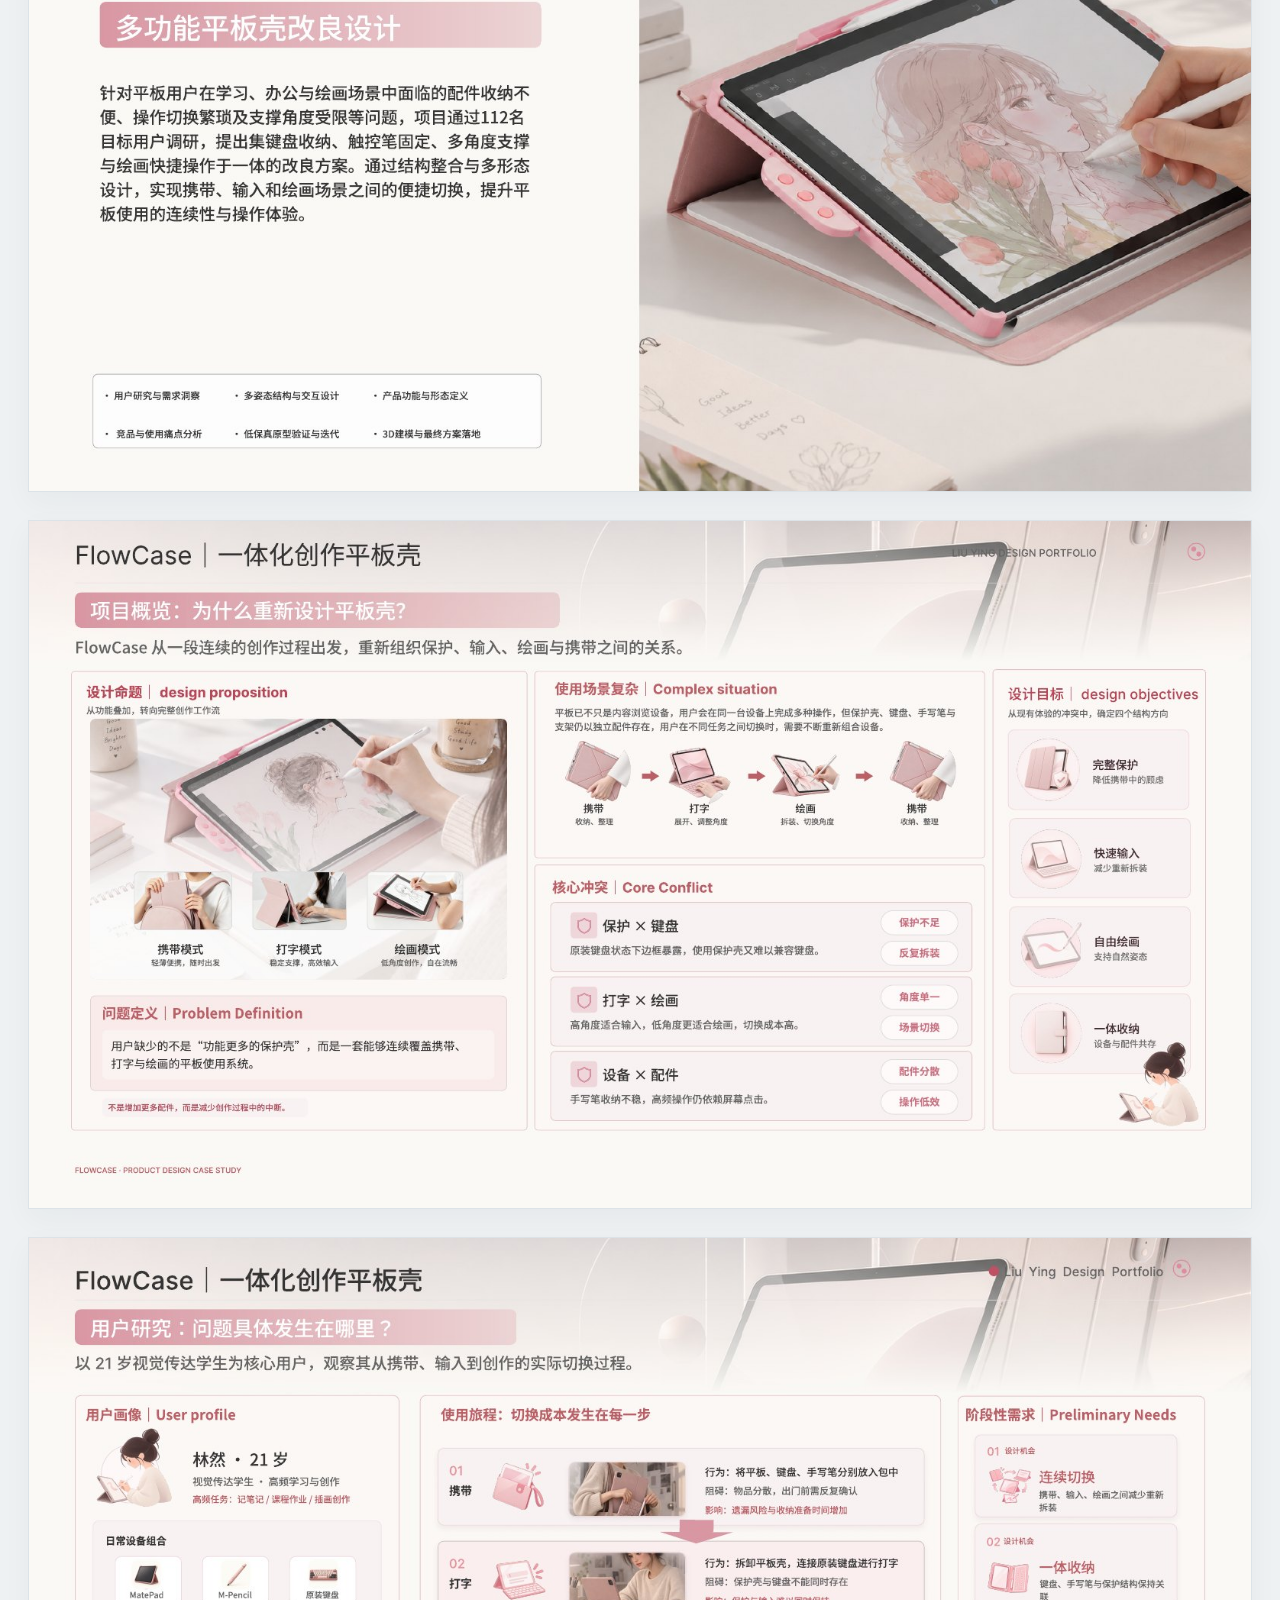
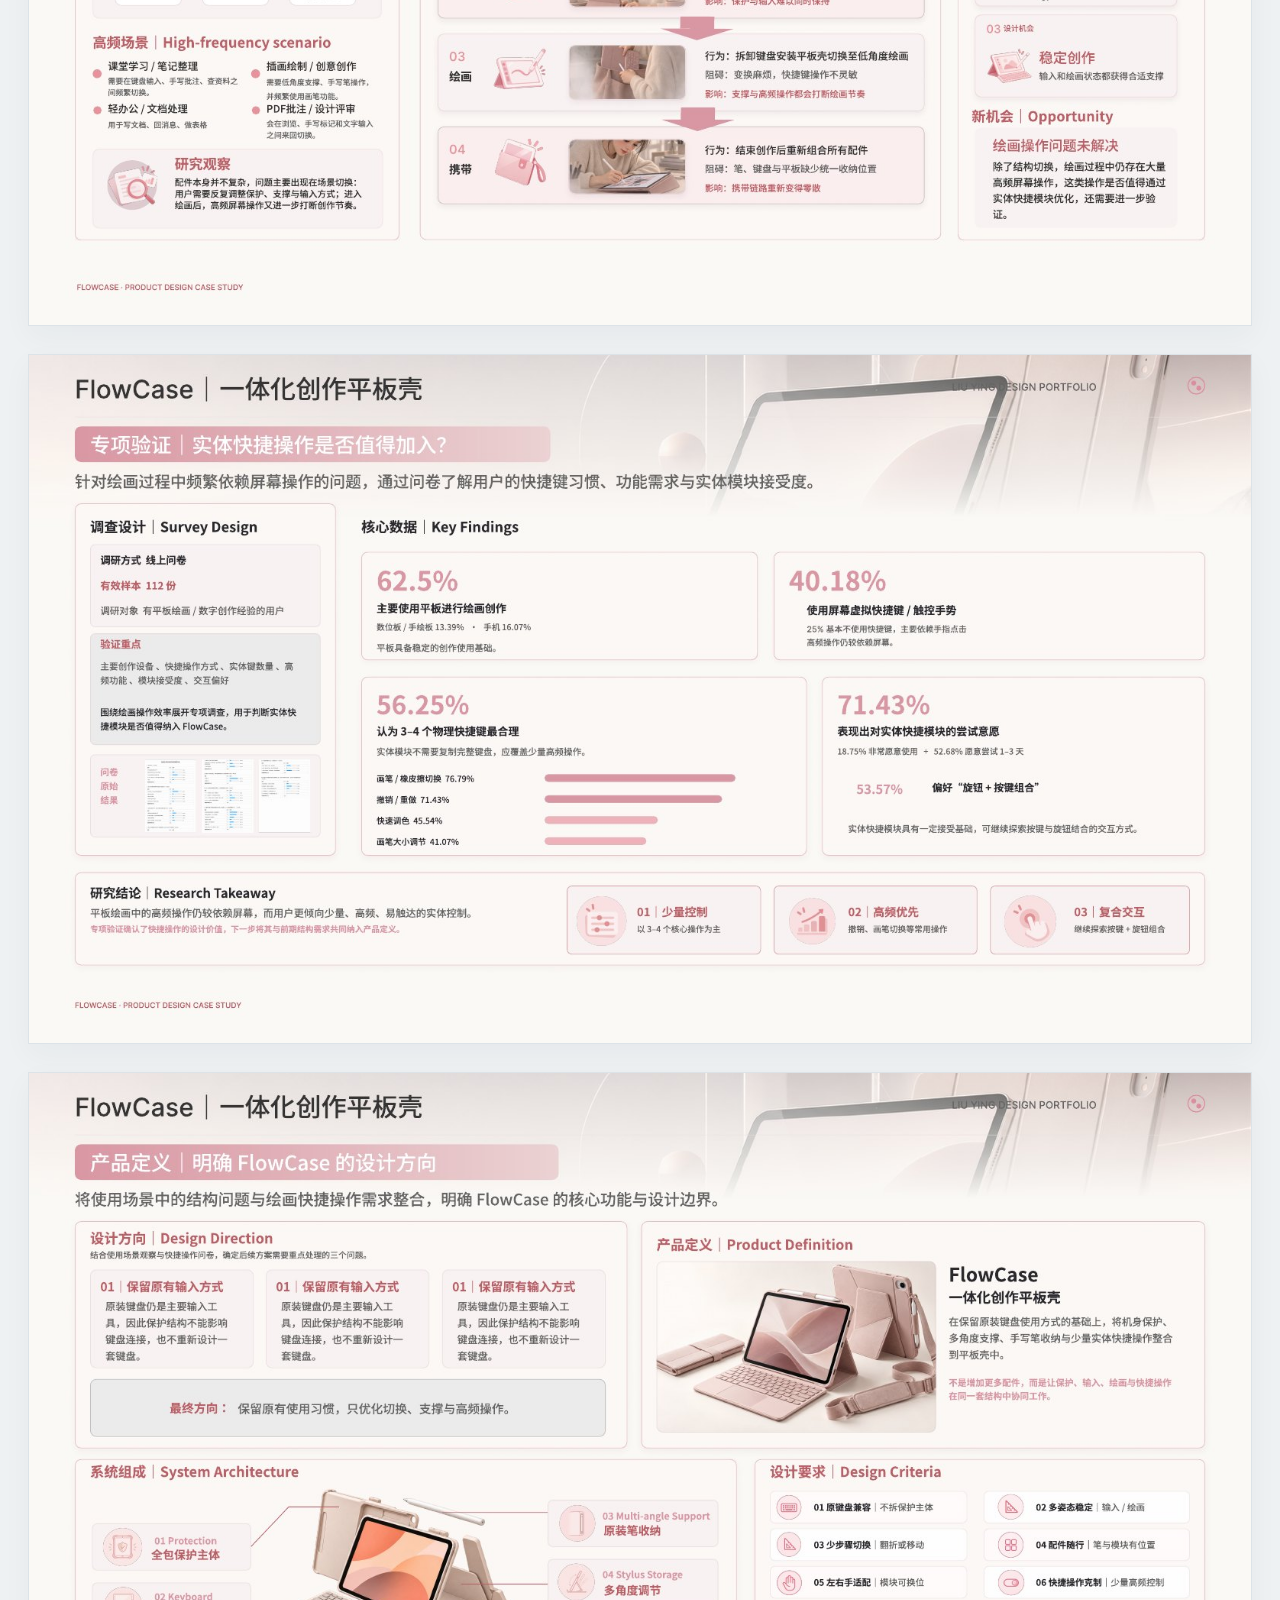
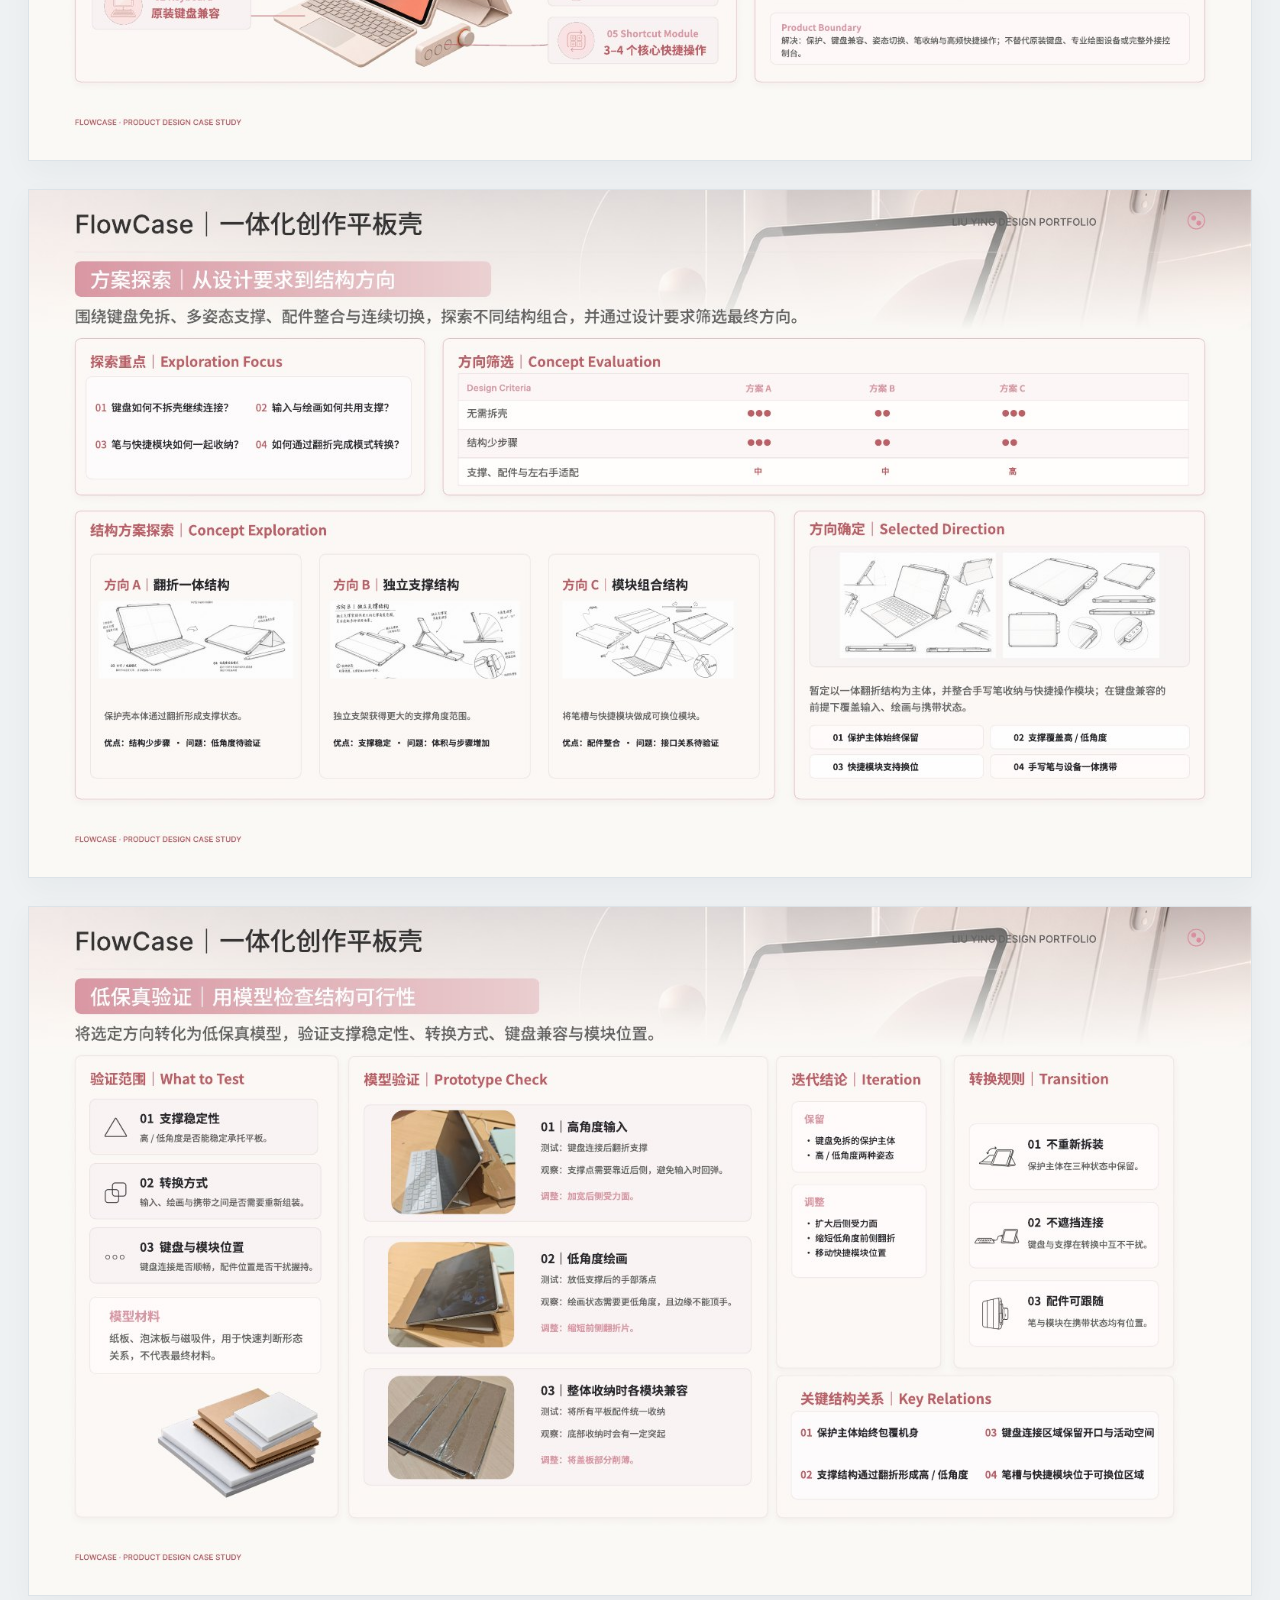
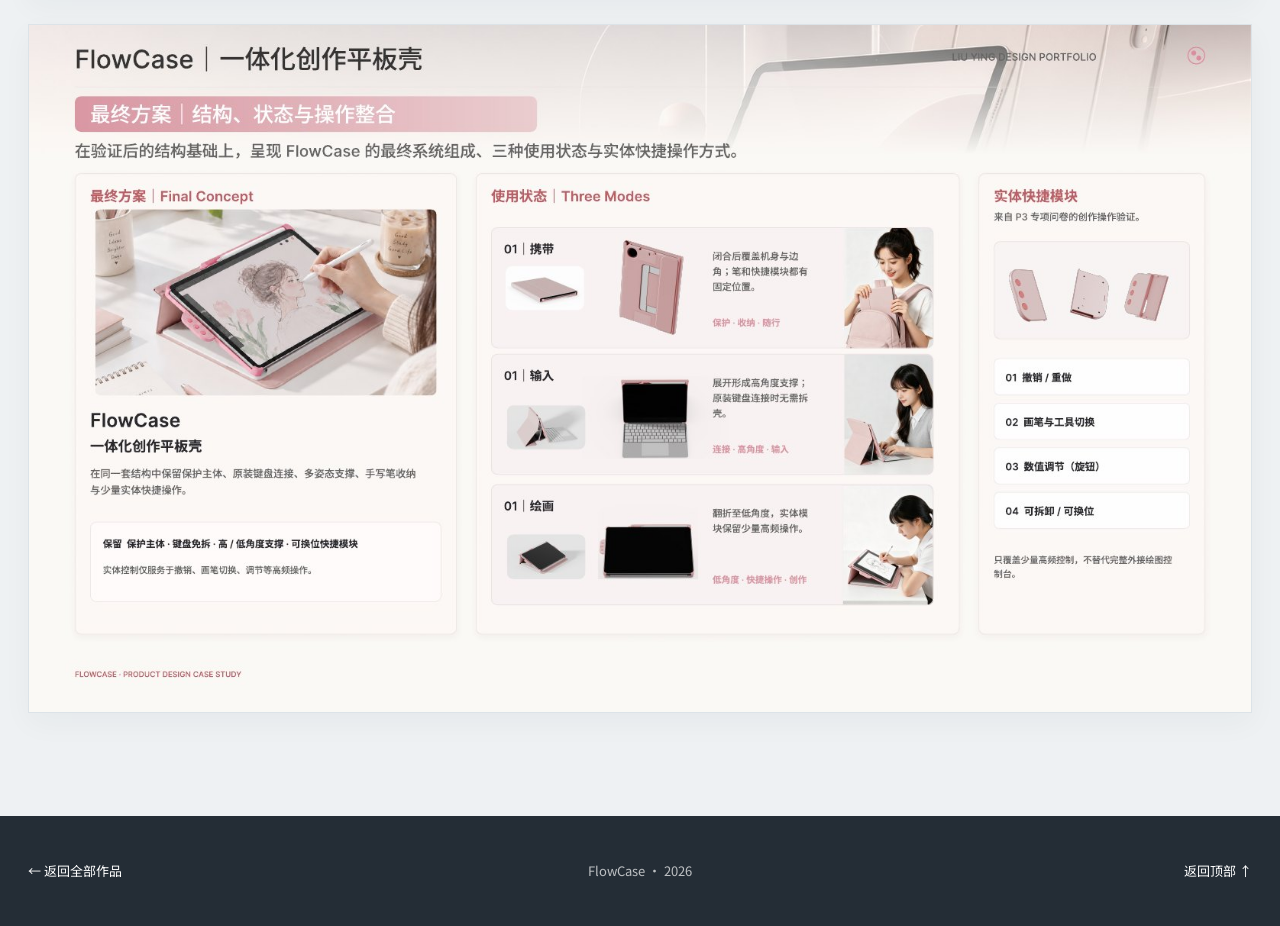
==== commit 47e6969f: "Update portfolio design and SignalFlow project" ====
--- a/flowcase.html
+++ b/flowcase.html
@@ -3,23 +3,23 @@
 <head>
   <meta charset="utf-8">
   <meta name="viewport" content="width=device-width, initial-scale=1">
-  <meta name="theme-color" content="#e7b8ad">
+  <meta name="theme-color" content="#fafaf8">
   <meta name="description" content="FlowCase 多功能平板保护壳产品设计项目。">
   <title>FlowCase · Portfolio</title>
-  <link rel="icon" type="image/svg+xml" href="data:image/svg+xml,%3Csvg xmlns='http://www.w3.org/2000/svg' viewBox='0 0 32 32'%3E%3Crect width='32' height='32' rx='9' fill='%23f6a96c'/%3E%3Ccircle cx='16' cy='16' r='7' fill='%23fffaf5'/%3E%3C/svg%3E">
+  <link rel="icon" type="image/svg+xml" href="data:image/svg+xml,%3Csvg xmlns='http://www.w3.org/2000/svg' viewBox='0 0 32 32'%3E%3Crect width='32' height='32' rx='9' fill='%23364f65'/%3E%3Ccircle cx='16' cy='16' r='7' fill='%23fafaf8'/%3E%3C/svg%3E">
   <link rel="preconnect" href="https://fonts.googleapis.com">
   <link rel="preconnect" href="https://fonts.gstatic.com" crossorigin>
   <link href="https://fonts.googleapis.com/css2?family=DM+Sans:wght@400;500;600&family=Noto+Sans+SC:wght@300;400;500;600&family=Playfair+Display:ital,wght@0,500;1,500&display=swap" rel="stylesheet">
-  <link rel="stylesheet" href="./styles.css">
-  <link rel="stylesheet" href="./pawcare.css">
-  <link rel="stylesheet" href="./flowcase.css">
+  <link rel="stylesheet" href="./styles.css?v=20261018-2">
+  <link rel="stylesheet" href="./pawcare.css?v=20261018-2">
+  <link rel="stylesheet" href="./flowcase.css?v=20261018-2">
 </head>
 <body class="case-body flowcase-body">
   <div class="grain" aria-hidden="true"></div>
   <header class="case-header">
     <a class="case-back" href="./index.html#work" aria-label="返回作品列表"><span aria-hidden="true">←</span> 返回作品集</a>
     <span class="case-brand">FLOWCASE</span>
-    <span class="case-count">03 / 03</span>
+    <span class="case-count">04 / 05</span>
   </header>
 
   <main>
@@ -65,6 +65,6 @@
     <span>FlowCase · 2026</span>
     <a href="#top" onclick="window.scrollTo({top:0,behavior:'smooth'});return false;">返回顶部 ↑</a>
   </footer>
-  <script src="./script.js"></script>
+  <script src="./script.js?v=20261018-2"></script>
 </body>
 </html>
--- a/styles.css
+++ b/styles.css
@@ -1,320 +1,346 @@
 :root {
-  --ink: #261c17; --muted: #74665e; --paper: #fffaf5; --paper-deep: #fbf3ec;
-  --orange: #f0a36b; --orange-dark: #a95832; --orange-light: #f8d9bd; --dark: #2d2420;
-  --line: rgba(55,35,22,.15); --sans: "DM Sans", "Noto Sans SC", sans-serif;
-  --serif: "Playfair Display", Georgia, serif; --gutter: clamp(24px,5vw,80px);
-}
+  --white: #fafaf8;
+  --surface: #ffffff;
+  --blue-white: #eef1f3;
+  --ink: #242d36;
+  --accent: #657d91;
+  --button: #364f65;
+  --line: #dce3e8;
+  --muted: #60707c;
+  --max: 1240px;
+  --ease: cubic-bezier(.22, 1, .36, 1);
+}
+
 * { box-sizing: border-box; }
-html { scroll-behavior: smooth; overflow-x: hidden; scroll-padding-top: 72px; }
-body { margin: 0; color: var(--ink); background: var(--paper); font-family: var(--sans); font-size: 16px; line-height: 1.65; overflow-x: hidden; }
-a { color: inherit; text-decoration: none; }
-button { color: inherit; font: inherit; }
-img { max-width: 100%; }
-.grain { position: fixed; inset: 0; z-index: 50; pointer-events: none; opacity: .022; background-image: url("data:image/svg+xml,%3Csvg viewBox='0 0 180 180' xmlns='http://www.w3.org/2000/svg'%3E%3Cfilter id='n'%3E%3CfeTurbulence type='fractalNoise' baseFrequency='.9' numOctaves='3' stitchTiles='stitch'/%3E%3C/filter%3E%3Crect width='100%25' height='100%25' filter='url(%23n)' opacity='.8'/%3E%3C/svg%3E"); }
-
-.site-header { height: 72px; padding: 0 var(--gutter); display: flex; align-items: center; justify-content: space-between; gap: 32px; border-bottom: 1px solid var(--line); background: rgba(255,250,245,.88); backdrop-filter: blur(14px); position: sticky; top: 0; z-index: 30; }
-.brand { display: flex; align-items: center; gap: 10px; font-size: .72rem; letter-spacing: .14em; font-weight: 600; white-space: nowrap; }
-.brand-mark { width: 10px; height: 10px; border-radius: 50% 50% 50% 2px; background: var(--orange); transform: rotate(-45deg); }
-.site-nav { display: flex; gap: clamp(20px,3vw,38px); font-size: .82rem; }
-.site-nav a { position: relative; }
-.site-nav a::after { content: ""; position: absolute; left: 0; bottom: -5px; width: 100%; height: 1px; background: var(--ink); transform: scaleX(0); transform-origin: right; transition: transform .3s ease; }
-.site-nav a:hover::after, .site-nav a:focus-visible::after { transform: scaleX(1); transform-origin: left; }
-
-.hero { min-height: clamp(570px,67vh,720px); padding: clamp(58px,8vh,88px) var(--gutter) clamp(64px,8vh,88px); position: relative; display: flex; align-items: center; isolation: isolate; overflow: hidden; }
-.hero-content { width: min(790px,77%); position: relative; z-index: 2; }
-.hero-kicker { display: flex; align-items: center; gap: 12px; margin: 0; color: var(--muted); font-size: .7rem; letter-spacing: .16em; }
-.hero-kicker span { width: 30px; height: 1px; background: var(--orange); }
-.hero h1 { margin: 25px 0 24px; font-size: clamp(3.25rem,5.15vw,4.25rem); line-height: 1.08; letter-spacing: -.045em; font-weight: 500; }
-.hero h1 em { color: var(--orange-dark); font-family: var(--serif); font-weight: 500; font-style: italic; }
-.hero-meta { display: flex; flex-wrap: wrap; gap: 4px 24px; margin-bottom: 18px; }
-.hero-meta p { margin: 0; font-size: .9rem; font-weight: 500; }
-.hero-meta p + p { padding-left: 24px; border-left: 1px solid var(--line); }
-.hero-summary { max-width: 620px; margin: 0; color: var(--muted); font-size: .96rem; line-height: 1.85; }
-.hero-actions { display: flex; flex-wrap: wrap; gap: 12px; margin-top: 28px; }
-.button { min-height: 44px; padding: 0 19px; border: 1px solid var(--line); display: inline-flex; align-items: center; justify-content: center; gap: 20px; font-size: .78rem; letter-spacing: .03em; transition: transform .25s, background .25s, border-color .25s; }
-.button-primary { background: var(--ink); border-color: var(--ink); color: var(--paper); }
-.button-secondary { background: rgba(255,255,255,.32); }
-.button:hover, .button:focus-visible { transform: translateY(-2px); }
-.button-primary:hover, .button-primary:focus-visible { background: #3a2921; }
-.button-secondary:hover, .button-secondary:focus-visible { border-color: rgba(55,35,22,.32); background: var(--paper-deep); }
-.orb { position: absolute; width: min(27vw,360px); aspect-ratio: 1; right: clamp(-140px,-6vw,-55px); top: 9%; z-index: 0; border-radius: 50%; opacity: .28; background: radial-gradient(circle at 35% 30%,#fffaf5 0 7%,#f9dfc8 38%,#efac78 72%,#d98050 100%); animation: drift 12s ease-in-out infinite; }
-.orb::before, .orb::after { content: ""; position: absolute; border-radius: 50%; border: 1px solid rgba(160,89,49,.14); }
-.orb::before { inset: -9%; }
-.orb::after { inset: 12%; border-color: rgba(255,255,255,.55); }
-.orb span { position: absolute; width: 16%; aspect-ratio: 1; border-radius: 50%; background: rgba(255,255,255,.3); filter: blur(16px); top: 20%; left: 24%; }
-
-.eyebrow { color: var(--orange-dark); font-size: .68rem; text-transform: uppercase; letter-spacing: .16em; font-weight: 600; }
-.work { padding: clamp(92px,9vw,132px) var(--gutter) clamp(92px,10vw,148px); background: var(--dark); color: var(--paper); border-radius: 18px 18px 0 0; }
-.work .eyebrow { color: #d6966f; }
-.section-head { display: flex; align-items: flex-end; justify-content: space-between; gap: 40px; padding-bottom: 42px; border-bottom: 1px solid rgba(255,255,255,.14); }
-.section-head h2, .capabilities h2, .about h2 { margin: 13px 0 0; font-size: clamp(2.45rem,4vw,4rem); line-height: 1.08; letter-spacing: -.04em; font-weight: 500; }
-.section-head p { margin: 0; color: rgba(255,250,245,.5); text-align: right; font-size: .78rem; line-height: 1.75; }
-.featured-project { display: grid; grid-template-columns: minmax(0,1.5fr) minmax(310px,.72fr); gap: clamp(36px,5vw,76px); align-items: stretch; padding: clamp(56px,6vw,82px) 0 clamp(72px,7vw,102px); }
-.giftloop-visual { min-height: clamp(450px,48vw,680px); position: relative; overflow: hidden; background: #f2e8df; border-radius: 2px 24px 2px 2px; isolation: isolate; }
-.giftloop-visual::before { content: ""; position: absolute; width: 64%; aspect-ratio: 1; left: 17%; top: 8%; border-radius: 50%; background: rgba(237,168,119,.23); filter: blur(2px); }
-.phone { position: absolute; width: min(37%,290px); height: auto; filter: drop-shadow(0 22px 26px rgba(61,38,28,.16)); transition: transform .55s cubic-bezier(.2,.7,.2,1); }
-.phone-home { left: 16%; top: 12%; transform: rotate(-4deg); }
-.phone-result { right: 13%; top: 5%; transform: rotate(5deg); }
-.featured-project:hover .phone-home { transform: rotate(-5deg) translateY(-4px); }
-.featured-project:hover .phone-result { transform: rotate(4deg) translateY(-7px); }
-.visual-note { position: absolute; left: 22px; bottom: 18px; color: #7c5743; font-size: .62rem; letter-spacing: .14em; }
-.featured-copy, .support-copy { display: flex; flex-direction: column; align-items: flex-start; }
-.featured-copy { padding-top: 22px; border-top: 1px solid rgba(255,255,255,.18); }
-.project-status { width: 100%; display: flex; justify-content: space-between; gap: 18px; color: #d6966f; font-size: .66rem; letter-spacing: .08em; text-transform: uppercase; }
-.featured-copy h3 { margin: auto 0 12px; font-family: var(--serif); font-size: clamp(3.4rem,5.5vw,5.6rem); line-height: .95; font-weight: 500; letter-spacing: -.04em; }
-.project-position { margin: 0; color: rgba(255,250,245,.94); font-weight: 500; line-height: 1.65; }
-.project-desc { margin: 13px 0 0; color: rgba(255,250,245,.58); font-size: .88rem; line-height: 1.85; }
-.skill-tags { display: flex; flex-wrap: wrap; gap: 7px; margin: 24px 0 0; padding: 0; list-style: none; }
-.skill-tags li { padding: 5px 9px; border: 1px solid rgba(255,255,255,.14); color: rgba(255,250,245,.72); font-size: .68rem; }
-.project-note { margin: 25px 0 0; padding-top: 16px; border-top: 1px solid rgba(255,255,255,.1); color: rgba(255,250,245,.42); font-size: .7rem; }
-
-.supporting-projects { display: grid; grid-template-columns: repeat(2,minmax(0,1fr)); gap: clamp(30px,4vw,62px); }
-.support-project { min-width: 0; display: flex; flex-direction: column; outline: none; }
-.support-visual { position: relative; aspect-ratio: 16/9; overflow: hidden; background: #eaded8; border-radius: 2px; }
-.support-visual img { width: 100%; height: 100%; object-fit: contain; display: block; transition: transform .5s cubic-bezier(.2,.7,.2,1); }
-.flowcase-visual { background: #ead8d0; }
-.project-arrow { position: absolute; right: 16px; bottom: 15px; width: 39px; height: 39px; border-radius: 50%; border: 1px solid rgba(255,255,255,.4); background: rgba(38,29,25,.55); display: grid; place-items: center; opacity: 0; transform: scale(.86); transition: opacity .25s, transform .25s; }
-.support-project:hover .support-visual img, .support-project:focus-visible .support-visual img { transform: scale(1.018); }
-.support-project:hover .project-arrow, .support-project:focus-visible .project-arrow { opacity: 1; transform: scale(1); }
-.support-copy { flex: 1; margin-top: 23px; padding-top: 19px; border-top: 1px solid rgba(255,255,255,.16); }
-.support-copy h3 { margin: 34px 0 9px; font-family: var(--serif); font-size: clamp(2.1rem,3.4vw,3.4rem); line-height: 1; font-weight: 500; letter-spacing: -.03em; }
-.support-copy .project-desc { max-width: 560px; }
-.support-copy .skill-tags { margin-top: auto; padding-top: 22px; }
-.more-work { margin-top: clamp(70px,7vw,96px); padding: 25px 0; border-top: 1px solid rgba(255,255,255,.15); border-bottom: 1px solid rgba(255,255,255,.15); display: grid; grid-template-columns: 1fr 1.4fr auto; gap: 28px; align-items: center; color: rgba(255,250,245,.78); font-size: .8rem; transition: color .25s, padding .25s; }
-.more-work:hover, .more-work:focus-visible { color: var(--paper); padding-left: 8px; padding-right: 8px; }
-.more-work small { display: block; margin-bottom: 3px; color: #d6966f; font-size: .58rem; letter-spacing: .12em; text-transform: uppercase; }
-.more-work-name { color: rgba(255,250,245,.52); }
-
-.capabilities { padding: clamp(112px,11vw,166px) var(--gutter); display: grid; grid-template-columns: minmax(260px,.72fr) minmax(0,1.28fr); gap: clamp(70px,9vw,140px); background: var(--paper-deep); }
-.capabilities-intro { position: sticky; top: 122px; align-self: start; }
-.capabilities-intro p { max-width: 420px; margin: 27px 0 0; color: var(--muted); font-size: .9rem; line-height: 1.85; }
-.capability-list { border-top: 1px solid var(--line); }
-.capability { display: grid; grid-template-columns: 54px minmax(180px,.78fr) minmax(240px,1.22fr); gap: clamp(20px,3vw,42px); align-items: start; padding: 34px 0 38px; border-bottom: 1px solid var(--line); }
-.capability-icon { width: 44px; height: 44px; border: 1px solid rgba(169,88,50,.25); display: grid; place-items: center; }
-.capability-icon svg { width: 25px; fill: none; stroke: var(--orange-dark); stroke-width: 1.4; stroke-linecap: round; stroke-linejoin: round; }
-.capability-index { color: var(--orange-dark); font-size: .62rem; letter-spacing: .14em; }
-.capability h3 { margin: 8px 0 0; font-size: 1.05rem; font-weight: 500; line-height: 1.5; }
-.capability p { margin: 3px 0 0; color: var(--muted); font-size: .86rem; line-height: 1.85; }
-
-.about { padding: clamp(112px,11vw,166px) var(--gutter); display: grid; grid-template-columns: minmax(280px,.72fr) minmax(420px,1.08fr); gap: clamp(68px,10vw,150px); align-items: center; }
-.about-portrait { margin: 0; max-width: 520px; }
-.portrait-frame { aspect-ratio: 4/3; overflow: hidden; border-radius: 2px 22px 2px 2px; background: #f5c4a4; }
-.portrait-frame img { width: 100%; height: 100%; object-fit: cover; display: block; transition: transform .6s cubic-bezier(.2,.7,.2,1); }
-.about-portrait:hover img { transform: scale(1.012); }
-.about-portrait figcaption { margin-top: 13px; color: var(--muted); font-size: .65rem; letter-spacing: .15em; }
-.about h2 em { color: var(--orange-dark); font-family: var(--serif); font-weight: 500; }
-.about-lead { margin: 37px 0 20px !important; color: var(--ink) !important; font-family: var(--serif); font-size: clamp(1.45rem,2vw,2rem) !important; }
-.about-story { max-width: 690px; }
-.about-story p { margin: 0 0 17px; color: #63554d; font-size: .94rem; line-height: 1.9; }
-
-.contact { padding: clamp(96px,10vw,144px) var(--gutter) 34px; background: var(--ink); color: var(--paper); }
-.contact .eyebrow { color: #d6966f; }
-.contact-heading { display: grid; grid-template-columns: 1fr auto; align-items: end; gap: 24px; padding-bottom: 50px; }
-.contact-heading .eyebrow { grid-column: 1/-1; }
-.contact h2 { margin: 8px 0 0; font-family: var(--serif); font-size: clamp(3.6rem,7.2vw,7.6rem); line-height: .95; font-weight: 500; letter-spacing: -.045em; }
-.contact-heading p { max-width: 360px; margin: 0 0 7px; color: rgba(255,250,245,.55); font-size: .9rem; text-align: right; }
-.contact-actions { border-top: 1px solid rgba(255,255,255,.16); }
-.contact-action { width: 100%; min-height: 78px; padding: 0; border: 0; border-bottom: 1px solid rgba(255,255,255,.16); background: transparent; color: inherit; display: grid; grid-template-columns: 1fr 1.4fr auto; gap: 24px; align-items: center; text-align: left; cursor: pointer; transition: padding .25s, color .25s; }
-.contact-action:hover, .contact-action:focus-visible { padding-left: 10px; padding-right: 10px; color: var(--orange-light); }
-.contact-action span:first-child { font-size: .8rem; }
-.contact-action strong { color: rgba(255,250,245,.58); font-size: .78rem; font-weight: 400; }
-.contact-action span:last-child { font-size: 1rem; }
-.contact-foot { margin-top: 62px; padding-top: 28px; border-top: 1px solid rgba(255,255,255,.1); display: flex; justify-content: space-between; color: rgba(255,250,245,.4); font-size: .68rem; letter-spacing: .08em; }
-.contact-foot a { color: rgba(255,250,245,.72); }
-.toast { position: fixed; left: 50%; bottom: 28px; z-index: 60; padding: 10px 16px; background: var(--ink); color: var(--paper); box-shadow: 0 10px 30px rgba(38,28,23,.18); font-size: .76rem; transform: translate(-50%,18px); opacity: 0; pointer-events: none; transition: opacity .25s, transform .25s; }
-.toast.show { opacity: 1; transform: translate(-50%,0); }
-
-footer { min-height: 112px; padding: 32px var(--gutter); display: grid; grid-template-columns: 1fr auto 1fr; align-items: center; border-top: 1px solid var(--line); color: var(--muted); font-size: .78rem; }
-footer a:last-child { justify-self: end; }
-.reveal { opacity: 0; transform: translateY(16px); transition: opacity .72s ease, transform .72s cubic-bezier(.2,.7,.2,1); }
+
+html { scroll-behavior: smooth; }
+
+body {
+  margin: 0;
+  color: var(--ink);
+  background: var(--white);
+  font-family: "Noto Sans SC", "Microsoft YaHei", sans-serif;
+  font-size: 16px;
+  line-height: 1.7;
+  -webkit-font-smoothing: antialiased;
+}
+
+body, button, a { color: var(--ink); }
+button, a { -webkit-tap-highlight-color: transparent; }
+a { text-decoration: none; }
+button { font: inherit; }
+img, video { display: block; max-width: 100%; }
+figure, h1, h2, h3, p, ul { margin: 0; }
+ul { padding: 0; list-style: none; }
+
+:focus-visible {
+  outline: 3px solid rgba(101, 125, 145, .28);
+  outline-offset: 4px;
+}
+
+.grain { display: none; }
+
+.site-header {
+  position: sticky;
+  top: 0;
+  z-index: 30;
+  display: flex;
+  align-items: center;
+  justify-content: space-between;
+  width: 100%;
+  height: 68px;
+  padding: 0 max(28px, calc((100vw - var(--max)) / 2));
+  border-bottom: 1px solid rgba(220, 227, 232, .88);
+  background: rgba(250, 250, 248, .93);
+  backdrop-filter: blur(16px);
+}
+
+.brand {
+  display: inline-flex;
+  align-items: center;
+  gap: 10px;
+  color: var(--ink);
+  font-family: "DM Sans", sans-serif;
+  font-size: 13px;
+  font-weight: 600;
+  letter-spacing: .08em;
+}
+
+.brand-mark {
+  width: 9px;
+  height: 9px;
+  border-radius: 50%;
+  background: var(--accent);
+}
+
+.site-nav { display: flex; align-items: center; gap: 30px; }
+.site-nav a { color: var(--muted); font-size: 14px; transition: color .25s ease; }
+.site-nav a:hover { color: var(--accent); }
+
+.hero {
+  display: grid;
+  min-height: calc(68vh - 68px);
+  align-items: center;
+  padding: clamp(64px, 8vw, 112px) max(28px, calc((100vw - var(--max)) / 2));
+  overflow: hidden;
+}
+
+.hero-layout {
+  display: grid;
+  grid-template-columns: minmax(0, 1.45fr) minmax(300px, .8fr);
+  gap: clamp(56px, 8vw, 112px);
+  align-items: center;
+}
+
+.hero-content { max-width: 760px; }
+
+.hero-identity {
+  display: flex;
+  align-items: center;
+  gap: 14px;
+  margin-bottom: 26px;
+  color: var(--muted);
+  font-size: 14px;
+}
+
+.hero-name {
+  color: var(--accent);
+  font-weight: 600;
+}
+
+.hero-name::after { content: ""; display: inline-block; width: 28px; height: 1px; margin-left: 14px; vertical-align: middle; background: var(--line); }
+
+.hero h1 {
+  max-width: 730px;
+  font-size: clamp(52px, 5.1vw, 68px);
+  line-height: 1.12;
+  letter-spacing: -.05em;
+  font-weight: 600;
+}
+
+.hero h1 em, .bring-heading em { color: var(--accent); font-style: normal; }
+
+.hero-summary {
+  max-width: 610px;
+  margin-top: 28px;
+  color: var(--muted);
+  font-size: 17px;
+  line-height: 1.9;
+}
+
+.hero-actions { display: flex; align-items: center; gap: 28px; margin-top: 34px; }
+
+.button {
+  display: inline-flex;
+  min-height: 48px;
+  padding: 0 24px;
+  align-items: center;
+  justify-content: center;
+  gap: 16px;
+  border: 1px solid var(--accent);
+  border-radius: 4px;
+  font-size: 14px;
+  font-weight: 500;
+}
+
+.button-primary { color: #fff; background: var(--button); transition: background .25s ease, transform .25s ease; }
+.button-primary:hover { background: #293f52; transform: translateY(-2px); }
+.text-link { color: var(--accent); font-size: 14px; font-weight: 500; }
+.text-link span, .case-link span { display: inline-block; transition: transform .25s ease; }
+.text-link:hover span, .case-link:hover span { transform: translate(3px, -2px); }
+
+.hero-about {
+  display: grid;
+  grid-template-columns: 112px minmax(0, 1fr);
+  gap: 24px;
+  align-items: center;
+  padding: 26px 0;
+  border-top: 1px solid var(--line);
+  border-bottom: 1px solid var(--line);
+}
+
+.about-portrait { aspect-ratio: 4 / 5; overflow: hidden; background: var(--blue-white); }
+.about-portrait img { width: 100%; height: 100%; object-fit: cover; object-position: center 26%; }
+.about-brief h2 { margin-bottom: 12px; font-size: 20px; line-height: 1.4; font-weight: 600; }
+.about-brief p { color: var(--muted); font-size: 14px; line-height: 1.85; }
+
+.work {
+  padding: clamp(96px, 10vw, 148px) max(28px, calc((100vw - var(--max)) / 2));
+  background: var(--white);
+  scroll-margin-top: 68px;
+}
+
+.section-head { display: flex; justify-content: space-between; margin-bottom: 64px; }
+.section-head h2, .bring-heading h2 { font-size: clamp(34px, 4vw, 50px); line-height: 1.25; letter-spacing: -.035em; font-weight: 500; }
+
+.featured-project {
+  display: grid;
+  grid-template-columns: minmax(300px, .67fr) minmax(0, 1.33fr);
+  min-height: 456px;
+  overflow: hidden;
+  border: 1px solid var(--line);
+  background: var(--surface);
+}
+
+.featured-copy { display: flex; flex-direction: column; justify-content: center; padding: clamp(36px, 4vw, 56px); }
+.featured-copy h3, .project-copy h3 { font-family: "DM Sans", "Noto Sans SC", sans-serif; line-height: 1.25; letter-spacing: -.025em; }
+.featured-copy h3 { font-size: clamp(32px, 3.3vw, 46px); }
+.featured-copy h3 a:hover, .project-copy h3 a:hover { color: var(--accent); }
+
+.project-desc { margin-top: 20px; color: var(--muted); line-height: 1.85; }
+.featured-copy .project-desc { max-width: 410px; }
+
+.skill-tags { display: flex; flex-wrap: wrap; gap: 8px 18px; margin-top: 24px; }
+.skill-tags li { color: var(--accent); font-size: 13px; font-weight: 500; }
+.skill-tags li + li::before { content: "·"; margin-right: 18px; color: #b8c4cc; }
+
+.project-links { display: flex; flex-wrap: wrap; gap: 18px 26px; margin-top: 32px; }
+.case-link { display: inline-flex; align-items: center; gap: 12px; color: var(--accent); font-size: 14px; font-weight: 600; }
+.case-link.secondary { color: var(--muted); }
+
+.featured-visual, .project-visual {
+  position: relative;
+  display: block;
+  overflow: hidden;
+  background: var(--blue-white);
+}
+
+.featured-visual { min-height: 456px; }
+.featured-visual img, .project-visual img { width: 100%; height: 100%; object-fit: contain; transition: transform .6s var(--ease); }
+.featured-visual:hover img, .project-visual:hover img { transform: scale(1.018); }
+
+.project-arrow {
+  position: absolute;
+  right: 18px;
+  bottom: 18px;
+  display: grid;
+  width: 42px;
+  height: 42px;
+  place-items: center;
+  border: 1px solid rgba(220, 227, 232, .95);
+  border-radius: 50%;
+  color: var(--accent);
+  background: rgba(255, 255, 255, .94);
+  opacity: 0;
+  transform: translate(-6px, 6px);
+  transition: opacity .25s ease, transform .25s ease;
+}
+
+.featured-visual:hover .project-arrow, .project-visual:hover .project-arrow { opacity: 1; transform: translate(0); }
+
+.project-grid { display: grid; grid-template-columns: repeat(2, minmax(0, 1fr)); gap: 24px; margin-top: 24px; }
+.project-card { display: flex; min-width: 0; flex-direction: column; border: 1px solid var(--line); background: var(--surface); }
+.project-visual { aspect-ratio: 16 / 10; border-bottom: 1px solid var(--line); }
+.project-copy { display: flex; flex: 1; flex-direction: column; padding: 30px 32px 34px; }
+.project-copy h3 { font-size: 28px; }
+.project-copy .project-desc { font-size: 15px; }
+.project-copy .project-links { margin-top: auto; padding-top: 28px; }
+
+.more-projects { display: grid; grid-template-rows: 0fr; opacity: 0; transition: grid-template-rows .55s var(--ease), opacity .35s ease; }
+.more-projects[hidden] { display: none; }
+.more-projects.is-open { grid-template-rows: 1fr; opacity: 1; }
+.more-projects-inner { min-height: 0; overflow: hidden; }
+
+.more-toggle-wrap { display: flex; justify-content: center; margin-top: 42px; }
+.more-toggle {
+  display: inline-flex;
+  min-width: 170px;
+  min-height: 48px;
+  align-items: center;
+  justify-content: center;
+  gap: 18px;
+  border: 1px solid var(--accent);
+  border-radius: 4px;
+  color: var(--accent);
+  background: transparent;
+  cursor: pointer;
+  transition: color .25s ease, background .25s ease;
+}
+.more-toggle:hover { color: #fff; background: var(--button); }
+.more-toggle > :last-child { transition: transform .35s var(--ease); }
+.more-toggle[aria-expanded="true"] > :last-child { transform: rotate(180deg); }
+
+.profile-strip { padding: clamp(96px, 10vw, 148px) max(28px, calc((100vw - var(--max)) / 2)); background: var(--surface); }
+.bring-panel { display: grid; grid-template-columns: minmax(280px, .8fr) minmax(0, 1.2fr); gap: clamp(60px, 9vw, 132px); align-items: start; }
+.compact-capabilities article { display: grid; grid-template-columns: minmax(190px, .75fr) minmax(0, 1.25fr); gap: 36px; padding: 28px 0; border-top: 1px solid var(--line); }
+.compact-capabilities article:last-child { border-bottom: 1px solid var(--line); }
+.compact-capabilities h3 { font-size: 17px; font-weight: 600; }
+.compact-capabilities p { color: var(--muted); font-size: 14px; line-height: 1.85; }
+
+.contact { padding: clamp(82px, 9vw, 124px) max(28px, calc((100vw - var(--max)) / 2)) 34px; background: #242d36; color: #fff; }
+.contact-heading h2 { color: var(--white); font-family: "DM Sans", sans-serif; font-size: clamp(52px, 7vw, 88px); line-height: 1; letter-spacing: -.05em; font-weight: 500; }
+.contact-actions { display: grid; grid-template-columns: repeat(3, minmax(0, 1fr)); margin-top: 56px; border-top: 1px solid rgba(255, 255, 255, .2); }
+.contact-action { display: grid; grid-template-columns: 1fr auto; gap: 8px 18px; padding: 26px 24px; border: 0; border-right: 1px solid rgba(255, 255, 255, .2); color: rgba(255,255,255,.75); background: transparent; text-align: left; cursor: pointer; }
+.contact-action:first-child { padding-left: 0; }
+.contact-action:last-child { border-right: 0; }
+.contact-action > span:first-child { font-size: 13px; }
+.contact-action > span:last-child { grid-column: 2; grid-row: 1 / span 2; align-self: center; color: #a9bac7; }
+.contact-action strong { overflow: hidden; color: var(--white); font-size: 14px; font-weight: 500; text-overflow: ellipsis; }
+.contact-action:hover strong { color: #c5d1da; }
+.contact-foot { display: flex; justify-content: space-between; margin-top: 74px; padding-top: 24px; border-top: 1px solid rgba(255, 255, 255, .2); color: rgba(255,255,255,.58); font: 12px "DM Sans", sans-serif; letter-spacing: .05em; }
+.contact-foot a { color: rgba(255,255,255,.8); }
+
+.toast { position: fixed; right: 24px; bottom: 24px; z-index: 60; padding: 11px 16px; border-radius: 4px; color: #fff; background: var(--button); font-size: 13px; opacity: 0; pointer-events: none; transform: translateY(8px); transition: opacity .25s ease, transform .25s ease; }
+.toast.show { opacity: 1; transform: none; }
+
+.reveal { opacity: 0; transform: translateY(22px); transition: opacity .75s var(--ease), transform .75s var(--ease); }
 .reveal.visible { opacity: 1; transform: none; }
-.delay-1 { transition-delay: .08s; } .delay-2 { transition-delay: .16s; }
-@keyframes drift { 0%,100% { transform: translate(0,0) scale(1); } 50% { transform: translate(-7px,6px) scale(1.008); } }
-
-@media (max-width: 1000px) {
+.delay-1 { transition-delay: .08s; }
+.delay-2 { transition-delay: .16s; }
+
+@media (max-width: 960px) {
+  .hero { min-height: auto; }
+  .hero-layout { grid-template-columns: 1fr; gap: 54px; }
+  .hero-about { max-width: 600px; grid-template-columns: 104px 1fr; }
   .featured-project { grid-template-columns: 1fr; }
-  .giftloop-visual { min-height: min(78vw,650px); }
-  .featured-copy h3 { margin-top: 58px; }
-  .capabilities { grid-template-columns: 1fr; gap: 62px; }
-  .capabilities-intro { position: static; }
-  .capabilities-intro p { max-width: 560px; }
-  .about { grid-template-columns: minmax(260px,.72fr) minmax(360px,1fr); gap: 60px; }
-}
-@media (max-width: 760px) {
-  :root { --gutter: 22px; }
-  html { scroll-padding-top: 64px; }
-  .site-header { height: 64px; }
-  .brand { font-size: .62rem; letter-spacing: .11em; }
-  .brand-mark { width: 8px; height: 8px; }
-  .site-nav { gap: 15px; font-size: .75rem; }
-  .hero { min-height: calc(100svh - 64px); padding-top: 56px; padding-bottom: 58px; align-items: flex-start; }
-  .hero-content { width: 100%; }
-  .hero-kicker { max-width: 290px; font-size: .61rem; }
-  .hero h1 { margin-top: 28px; font-size: clamp(2.65rem,12.5vw,4rem); }
-  .hero-meta { display: block; }
-  .hero-meta p + p { margin-top: 4px; padding-left: 0; border-left: 0; }
-  .hero-summary { max-width: 88%; font-size: .88rem; line-height: 1.8; }
-  .hero-actions { margin-top: 26px; }
-  .button { flex: 1; min-width: 138px; padding: 0 15px; gap: 12px; }
-  .orb { width: 58vw; right: -30vw; top: 18%; opacity: .21; }
-  .work { border-radius: 12px 12px 0 0; }
-  .section-head { align-items: flex-start; }
-  .section-head p { display: none; }
-  .section-head h2, .capabilities h2, .about h2 { font-size: clamp(2.25rem,10vw,3.2rem); }
-  .featured-project { padding-top: 46px; gap: 28px; }
-  .giftloop-visual { min-height: 108vw; border-radius: 2px 16px 2px 2px; }
-  .phone { width: 45%; }
-  .phone-home { left: 7%; top: 17%; }
-  .phone-result { right: 5%; top: 7%; }
-  .featured-copy h3 { margin-top: 42px; font-size: clamp(3.2rem,16vw,4.6rem); }
-  .project-status { font-size: .58rem; }
-  .supporting-projects { grid-template-columns: 1fr; gap: 66px; }
-  .support-copy h3 { margin-top: 28px; font-size: 2.65rem; }
-  .more-work { grid-template-columns: 1fr auto; }
-  .more-work-name { grid-column: 1/-1; grid-row: 2; }
-  .capabilities { gap: 48px; }
-  .capability { grid-template-columns: 44px 1fr; gap: 20px; }
-  .capability p { grid-column: 2; }
-  .capability-icon { width: 40px; height: 40px; }
-  .about { grid-template-columns: 1fr; gap: 52px; }
-  .about-portrait { width: 88%; }
-  .contact-heading { display: block; padding-bottom: 38px; }
-  .contact h2 { margin-top: 14px; font-size: clamp(3.5rem,17vw,5.6rem); }
-  .contact-heading p { margin-top: 24px; text-align: left; }
-  .contact-action { grid-template-columns: 1fr auto; min-height: 72px; }
-  .contact-action strong { grid-column: 1; grid-row: 2; margin-top: -20px; }
-  .contact-action span:last-child { grid-column: 2; grid-row: 1/3; }
-  footer { grid-template-columns: 1fr auto; }
-  footer > :nth-child(2) { display: none; }
-}
-@media (max-width: 420px) {
-  .brand span:last-child { max-width: 142px; overflow: hidden; text-overflow: ellipsis; }
-  .site-nav { gap: 12px; }
-  .hero-actions { flex-direction: column; }
-  .button { width: 100%; flex: none; }
-  .giftloop-visual { min-height: 116vw; }
-}
+  .featured-visual { min-height: 0; aspect-ratio: 16 / 9; grid-row: 1; }
+  .featured-copy { grid-row: 2; }
+  .bring-panel { grid-template-columns: 1fr; gap: 48px; }
+  .contact-actions { grid-template-columns: 1fr; }
+  .contact-action, .contact-action:first-child { padding: 22px 0; border-right: 0; border-bottom: 1px solid rgba(255, 255, 255, .2); }
+  .contact-action:last-child { border-bottom: 0; }
+}
+
+@media (max-width: 720px) {
+  .site-header { height: 60px; padding: 0 20px; }
+  .brand { font-size: 11px; }
+  .site-nav { gap: 17px; }
+  .site-nav a { font-size: 13px; }
+  .hero { padding: 64px 20px 74px; }
+  .hero-identity { align-items: flex-start; gap: 8px; flex-direction: column; margin-bottom: 22px; font-size: 12px; }
+  .hero-name::after { display: none; }
+  .hero h1 { font-size: clamp(42px, 12vw, 56px); }
+  .hero-summary { margin-top: 22px; font-size: 15px; }
+  .hero-actions { gap: 22px; margin-top: 30px; }
+  .hero-about { grid-template-columns: 88px 1fr; gap: 18px; padding: 22px 0; }
+  .about-brief h2 { font-size: 18px; }
+  .about-brief p { font-size: 13px; line-height: 1.75; }
+  .work, .profile-strip { padding: 78px 20px; }
+  .section-head { margin-bottom: 36px; }
+  .section-head h2, .bring-heading h2 { font-size: 34px; }
+  .featured-project { min-height: 0; }
+  .featured-copy { padding: 30px 26px 34px; }
+  .featured-copy h3 { font-size: 32px; }
+  .featured-visual { aspect-ratio: 16 / 9; }
+  .project-grid { grid-template-columns: 1fr; gap: 22px; margin-top: 22px; }
+  .project-copy { padding: 26px 24px 30px; }
+  .more-toggle-wrap { margin-top: 34px; }
+  .compact-capabilities article { grid-template-columns: 1fr; gap: 10px; padding: 24px 0; }
+  .contact { padding: 76px 20px 28px; }
+  .contact-actions { margin-top: 40px; }
+  .contact-foot { margin-top: 48px; }
+}
+
+@media (max-width: 430px) {
+  .brand span:last-child { max-width: 126px; overflow: hidden; white-space: nowrap; text-overflow: ellipsis; }
+  .site-nav { gap: 14px; }
+  .hero-about { grid-template-columns: 76px 1fr; }
+  .hero-actions { align-items: flex-start; flex-direction: column; }
+  .contact-foot { gap: 20px; }
+}
+
 @media (prefers-reduced-motion: reduce) {
   html { scroll-behavior: auto; }
-  *, *::before, *::after { animation-duration: .01ms !important; animation-iteration-count: 1 !important; transition-duration: .01ms !important; }
+  *, *::before, *::after { scroll-behavior: auto !important; transition-duration: .01ms !important; animation-duration: .01ms !important; animation-iteration-count: 1 !important; }
   .reveal { opacity: 1; transform: none; }
 }
-
-/* Phase 2: compact, project-led homepage */
-.hero-compact {
-  min-height: clamp(560px, 68vh, 700px);
-  padding-top: clamp(42px, 5.5vh, 60px);
-  padding-bottom: clamp(46px, 6vh, 66px);
-}
-.hero-layout { width: 100%; display: grid; grid-template-columns: minmax(0, 1.5fr) minmax(320px, 1fr); gap: clamp(48px, 6vw, 92px); align-items: center; position: relative; z-index: 2; }
-.hero-compact .hero-content { width: auto; }
-.hero-identity { display: flex; align-items: center; gap: 16px; margin: 0 0 18px; color: var(--muted); font-size: .7rem; letter-spacing: .13em; text-transform: uppercase; }
-.hero-name { padding-right: 16px; border-right: 1px solid var(--line); color: var(--ink); font-size: .83rem; font-weight: 600; letter-spacing: .08em; }
-.hero-compact h1 { margin: 0 0 20px; font-size: clamp(3.15rem, 5vw, 4.15rem); }
-.hero-compact .hero-summary { max-width: 700px; font-size: .92rem; line-height: 1.78; }
-.hero-tags { display: flex; flex-wrap: wrap; gap: 8px; margin: 20px 0 0; padding: 0; list-style: none; }
-.hero-tags li { padding: 5px 9px; border: 1px solid rgba(55,35,22,.13); color: var(--muted); font-size: .65rem; letter-spacing: .04em; }
-.hero-compact .hero-actions { align-items: center; margin-top: 24px; }
-.resume-link { padding: 8px 3px; border-bottom: 1px solid rgba(55,35,22,.25); font-size: .76rem; transition: color .25s, border-color .25s; }
-.resume-link:hover, .resume-link:focus-visible { color: var(--orange-dark); border-color: var(--orange-dark); }
-.hero-about { min-width: 0; padding-left: clamp(28px, 3vw, 48px); border-left: 1px solid var(--line); display: grid; grid-template-columns: clamp(116px, 10vw, 142px) minmax(0, 1fr); gap: clamp(20px, 2.4vw, 32px); align-items: center; }
-.hero-about .about-portrait { width: 100%; max-width: none; margin: 0; }
-.hero-about .portrait-frame { aspect-ratio: 4 / 5; border-radius: 2px 18px 2px 2px; }
-.hero-about .about-brief { max-width: 360px; }
-.hero-about .about-brief h2 { margin: 10px 0 12px; font-family: var(--serif); font-size: clamp(1.42rem, 1.8vw, 1.9rem); line-height: 1.22; letter-spacing: -.025em; font-weight: 500; }
-.hero-about .about-brief p { margin: 0; color: var(--muted); font-size: .78rem; line-height: 1.82; }
-
-.work { padding-top: clamp(76px, 7vw, 100px); padding-bottom: clamp(78px, 7vw, 104px); }
-.section-head { padding-bottom: 34px; }
-.section-head h2 { font-size: clamp(2.4rem, 3.7vw, 3.7rem); }
-.featured-compact { grid-template-columns: minmax(300px, .68fr) minmax(0, 1.12fr); gap: clamp(34px, 4vw, 64px); padding: clamp(42px, 4vw, 58px) 0 clamp(58px, 5vw, 76px); }
-.featured-compact .featured-copy { min-height: 0; padding-top: 18px; }
-.featured-compact .featured-copy h3 { margin: 42px 0 10px; font-size: clamp(3.3rem, 4.8vw, 4.8rem); }
-.featured-compact .project-desc { max-width: 430px; }
-.featured-compact .skill-tags { margin-top: 20px; }
-.featured-compact .giftloop-visual { min-height: 0; aspect-ratio: 1.48 / 1; order: 2; }
-.featured-compact .phone { width: min(39%, 255px); }
-.featured-compact .phone-home { left: 14%; top: 12%; }
-.featured-compact .phone-result { right: 11%; top: 5%; }
-.proof-line { margin: 18px 0 0; color: rgba(255,250,245,.48); font-size: .68rem; line-height: 1.65; }
-.proof-line > span { margin-right: 8px; color: #d6966f; letter-spacing: .08em; text-transform: uppercase; }
-.case-link { display: inline-flex; align-items: center; gap: 18px; margin-top: 22px; padding-bottom: 5px; border-bottom: 1px solid rgba(255,250,245,.32); color: rgba(255,250,245,.9); font-size: .74rem; letter-spacing: .04em; transition: color .25s, border-color .25s, gap .25s; }
-.case-link:hover, .case-link:focus-visible, .support-project:hover .case-link, .support-project:focus-visible .case-link { gap: 23px; color: #f2b88e; border-color: #f2b88e; }
-.project-links { display: flex; flex-wrap: wrap; gap: 10px 24px; }
-.project-links .case-link-muted { color: rgba(255,250,245,.58); border-bottom-color: rgba(255,250,245,.18); }
-.supporting-projects { gap: clamp(32px, 4vw, 58px); }
-.support-project { cursor: pointer; transition: transform .35s cubic-bezier(.2,.7,.2,1); }
-.support-project:hover, .support-project:focus-visible { transform: translateY(-5px); }
-.support-visual { aspect-ratio: 16 / 9.5; border: 1px solid transparent; transition: border-color .3s; }
-.support-project:hover .support-visual, .support-project:focus-visible .support-visual { border-color: rgba(255,255,255,.2); }
-.support-copy { margin-top: 20px; padding-top: 17px; }
-.support-copy h3 { margin: 28px 0 8px; font-size: clamp(2.3rem, 3.5vw, 3.35rem); }
-.support-copy .skill-tags { margin-top: 20px; padding-top: 0; }
-.support-copy .case-link { margin-top: 18px; }
-.more-work { margin-top: clamp(48px, 5vw, 68px); padding-top: 20px; padding-bottom: 20px; }
-
-.profile-strip { padding: clamp(82px, 7.5vw, 116px) var(--gutter); background: var(--paper-deep); }
-.bring-panel { min-width: 0; display: grid; grid-template-columns: minmax(260px, .72fr) minmax(0, 1.28fr); gap: clamp(58px, 8vw, 124px); align-items: start; }
-.bring-panel h2 { margin: 13px 0 34px; font-size: clamp(2.4rem, 3.6vw, 3.7rem); line-height: 1.07; letter-spacing: -.045em; font-weight: 500; }
-.bring-panel h2 em { color: var(--orange-dark); font-family: var(--serif); font-style: italic; font-weight: 500; }
-.compact-capabilities { border-top: 1px solid var(--line); }
-.compact-capabilities article { display: grid; grid-template-columns: 38px minmax(0, 1fr); gap: clamp(15px, 2vw, 24px); padding: 20px 0 22px; border-bottom: 1px solid var(--line); }
-.compact-capabilities article > span { padding-top: 3px; color: var(--orange-dark); font-size: .61rem; letter-spacing: .14em; }
-.compact-capabilities h3 { margin: 0; font-size: .94rem; line-height: 1.5; font-weight: 550; letter-spacing: .01em; }
-.compact-capabilities p { max-width: 640px; margin: 6px 0 0; color: var(--muted); font-size: .79rem; line-height: 1.75; }
-
-.contact { padding-top: clamp(68px, 6vw, 88px); padding-bottom: 28px; }
-.contact-heading { display: block; padding-bottom: 30px; }
-.contact h2 { margin-top: 9px; font-size: clamp(3.45rem, 6.2vw, 6.6rem); }
-.contact-action { min-height: 64px; }
-.contact-foot { margin-top: 36px; padding-top: 22px; }
-
-@media (max-width: 1000px) {
-  .featured-compact { grid-template-columns: minmax(260px, .72fr) minmax(0, 1fr); }
-  .featured-compact .featured-copy h3 { margin-top: 34px; }
-  .hero-layout { grid-template-columns: minmax(0, 1.4fr) minmax(280px, .86fr); gap: 42px; }
-  .hero-about { padding-left: 30px; grid-template-columns: 108px minmax(0, 1fr); gap: 20px; }
-  .bring-panel { grid-template-columns: minmax(230px, .68fr) minmax(0, 1.32fr); gap: 52px; }
-}
-
-@media (max-width: 760px) {
-  .hero-compact { min-height: auto; padding-top: 48px; padding-bottom: 62px; }
-  .hero-layout { grid-template-columns: 1fr; gap: 50px; }
-  .hero-compact .hero-content { width: 100%; }
-  .hero-identity { gap: 11px; margin-bottom: 22px; font-size: .59rem; }
-  .hero-name { padding-right: 11px; }
-  .hero-compact h1 { font-size: clamp(2.65rem, 12vw, 3.7rem); }
-  .hero-compact .hero-summary { max-width: 94%; font-size: .84rem; }
-  .hero-compact .hero-summary br { display: none; }
-  .hero-tags { gap: 6px; margin-top: 17px; }
-  .hero-tags li { padding: 4px 7px; font-size: .6rem; }
-  .hero-compact .hero-actions { flex-direction: row; }
-  .hero-compact .button { width: auto; flex: 0 0 auto; min-width: 132px; }
-  .hero-about { padding: 38px 0 0; border-top: 1px solid var(--line); border-left: 0; grid-template-columns: 112px minmax(0, 1fr); gap: 24px; align-items: start; }
-  .hero-about .about-brief h2 { margin-top: 7px; }
-  .featured-compact { grid-template-columns: 1fr; gap: 28px; padding-top: 38px; }
-  .featured-compact .featured-copy { order: 2; }
-  .featured-compact .giftloop-visual { order: 1; aspect-ratio: 1.12 / 1; }
-  .featured-compact .phone { width: 43%; }
-  .featured-compact .featured-copy h3 { margin-top: 30px; }
-  .supporting-projects { gap: 54px; }
-  .support-copy h3 { margin-top: 24px; }
-  .more-work { margin-top: 48px; }
-  .profile-strip { padding-top: 74px; padding-bottom: 78px; gap: 46px; }
-  .bring-panel { grid-template-columns: 1fr; gap: 30px; }
-  .bring-panel h2 { margin-bottom: 29px; font-size: clamp(2.2rem, 10vw, 3rem); }
-  .compact-capabilities article { grid-template-columns: 32px minmax(0, 1fr); padding: 18px 0 20px; }
-  .compact-capabilities p { font-size: .77rem; line-height: 1.72; }
-  .contact { padding-top: 68px; }
-  .contact h2 { font-size: clamp(3.45rem, 16vw, 5rem); }
-}
-
-@media (max-width: 480px) {
-  .hero-identity { align-items: flex-start; flex-direction: column; gap: 2px; }
-  .hero-name { padding-right: 0; border-right: 0; }
-  .hero-compact .hero-actions { align-items: flex-start; flex-direction: column; gap: 8px; }
-  .hero-about { display: grid; grid-template-columns: 96px minmax(0, 1fr); gap: 18px; }
-  .hero-about .about-brief p { font-size: .75rem; line-height: 1.76; }
-  .featured-compact .giftloop-visual { aspect-ratio: 1 / 1.04; }
-  .project-status { flex-direction: column; gap: 3px; }
-}
--- a/pawcare.css
+++ b/pawcare.css
@@ -1,48 +1,92 @@
-.case-body { background: #fff9f7; }
+.case-body { background: #fafaf8; }
+
 .case-header {
-  height: 76px; padding: 0 clamp(22px, 4.5vw, 72px); display: grid;
-  grid-template-columns: 1fr auto 1fr; align-items: center; border-bottom: 1px solid rgba(62,37,32,.12);
-  position: relative; z-index: 5;
+  position: sticky;
+  top: 0;
+  z-index: 30;
+  display: grid;
+  grid-template-columns: 1fr auto 1fr;
+  align-items: center;
+  min-height: 64px;
+  padding: 0 max(28px, calc((100vw - 1240px) / 2));
+  border-bottom: 1px solid #dce3e8;
+  background: rgba(250, 250, 248, .94);
+  backdrop-filter: blur(16px);
 }
-.case-back, .case-count { font-size: .78rem; letter-spacing: .06em; color: var(--muted); }
-.case-back { display: flex; align-items: center; gap: 9px; }
-.case-back span { font-size: 1.1rem; transition: transform .3s; }
-.case-back:hover span { transform: translateX(-5px); }
-.case-brand { font-size: .8rem; letter-spacing: .2em; font-weight: 600; }
-.case-count { justify-self: end; }
-.case-intro { padding: clamp(58px, 9vw, 130px) clamp(22px, 6vw, 96px) 100px; }
-.case-title-row { display: grid; grid-template-columns: 1.15fr .85fr; gap: 8vw; align-items: end; margin-bottom: 54px; }
-.case-kicker { color: #d85e74; text-transform: uppercase; font-size: .74rem; letter-spacing: .18em; }
-.case-title-row h1 { margin: 10px 0 0; font-family: var(--serif); font-size: clamp(4rem, 10vw, 9rem); line-height: .88; font-weight: 500; letter-spacing: -.05em; }
-.case-title-row p { margin: 0 0 8px; max-width: 520px; color: var(--muted); font-size: clamp(1rem, 1.5vw, 1.2rem); line-height: 1.8; }
-.case-cover { margin: 0; overflow: hidden; border-radius: 4px 42px 4px 4px; background: #f8dedf; box-shadow: 0 30px 90px rgba(78,35,38,.12); }
-.case-cover img { display: block; width: 100%; height: auto; transition: transform 1.2s cubic-bezier(.2,.7,.2,1); }
-.case-cover:hover img { transform: scale(1.012); }
-.case-summary { display: grid; grid-template-columns: repeat(3, 1fr); padding: 24px 0; border-bottom: 1px solid rgba(62,37,32,.15); color: var(--muted); font-size: .8rem; }
+
+.case-back, .case-count, .case-brand { font-family: "DM Sans", sans-serif; font-size: 12px; letter-spacing: .08em; }
+.case-back { color: #60707c; }
+.case-back:hover { color: #364f65; }
+.case-brand { color: #242d36; font-weight: 600; }
+.case-count { justify-self: end; color: #60707c; }
+
+.case-intro { max-width: 1240px; margin: 0 auto; padding: clamp(70px, 8vw, 110px) 28px clamp(76px, 8vw, 112px); }
+.case-title-row { display: grid; grid-template-columns: minmax(0, .95fr) minmax(320px, 1.05fr); gap: clamp(54px, 9vw, 130px); align-items: end; margin-bottom: 48px; }
+.case-kicker { color: #657d91; font: 600 12px "DM Sans", sans-serif; letter-spacing: .11em; text-transform: uppercase; }
+.case-title-row h1 { margin-top: 12px; color: #242d36; font-family: "DM Sans", "Noto Sans SC", sans-serif; font-size: clamp(56px, 7vw, 88px); line-height: .98; letter-spacing: -.055em; font-weight: 500; }
+.case-title-row p { color: #60707c; font-size: 16px; line-height: 1.9; }
+
+.case-cover { overflow: hidden; border: 1px solid #dce3e8; background: #eef1f3; }
+.case-cover img { width: 100%; height: auto; object-fit: contain; }
+.case-summary { display: grid; grid-template-columns: repeat(3, 1fr); gap: 24px; padding: 22px 0; border-bottom: 1px solid #dce3e8; color: #60707c; font-size: 13px; }
 .case-summary span:nth-child(2) { text-align: center; }
 .case-summary span:last-child { text-align: right; }
-.case-gallery { background: #211a18; color: var(--paper); padding: 120px clamp(20px, 5vw, 80px) 140px; }
-.gallery-head { max-width: 1180px; margin: 0 auto 64px; display: grid; grid-template-columns: 1fr auto; align-items: end; }
-.gallery-head .case-kicker { grid-column: 1 / -1; color: #e6909f; }
-.gallery-head h2 { margin: 12px 0 0; font-family: var(--serif); font-size: clamp(3rem, 6vw, 6rem); font-weight: 500; line-height: 1; }
-.gallery-head p { margin: 0 0 5px; color: rgba(255,250,245,.5); font-size: .82rem; }
-.case-pages { max-width: 1180px; margin: 0 auto; display: grid; gap: clamp(24px, 4vw, 54px); }
-.case-page { margin: 0; background: #eee6e0; box-shadow: 0 26px 70px rgba(0,0,0,.28); }
-.case-page img { display: block; width: 100%; height: auto; }
-.case-footer { background: #211a18; color: rgba(255,250,245,.58); border-top-color: rgba(255,255,255,.12); }
-.case-footer a { color: var(--paper); }
-@media (max-width: 760px) {
-  .case-header { height: 66px; grid-template-columns: 1fr auto; }
+
+.pawcare-actions, .giftloop-actions { display: flex; justify-content: flex-end; margin-top: 28px; }
+.pawcare-demo, .giftloop-demo {
+  display: inline-flex;
+  min-height: 46px;
+  padding: 0 22px;
+  align-items: center;
+  gap: 18px;
+  border: 1px solid #364f65;
+  border-radius: 4px;
+  color: #fff;
+  background: #364f65;
+  font-size: 14px;
+  font-weight: 500;
+  transition: background .25s ease, transform .25s ease;
+}
+.pawcare-demo:hover, .giftloop-demo:hover { background: #293f52; transform: translateY(-2px); }
+
+.case-gallery { padding: clamp(84px, 8vw, 116px) max(28px, calc((100vw - 1240px) / 2)); background: #eef1f3; }
+.gallery-head { display: grid; grid-template-columns: 1fr auto; align-items: end; margin-bottom: 42px; }
+.gallery-head .case-kicker { grid-column: 1 / -1; margin-bottom: 8px; }
+.gallery-head h2 { color: #242d36; font-size: clamp(34px, 4vw, 48px); line-height: 1.2; letter-spacing: -.035em; font-weight: 500; }
+.gallery-head p { color: #60707c; font-size: 14px; }
+.case-pages { display: grid; gap: 28px; }
+.case-page { overflow: hidden; border: 1px solid #dce3e8; background: #fff; box-shadow: 0 10px 28px rgba(36, 45, 54, .04); }
+.case-page img { width: 100%; height: auto; }
+
+.case-footer {
+  display: grid;
+  grid-template-columns: 1fr auto 1fr;
+  align-items: center;
+  min-height: 110px;
+  padding: 0 max(28px, calc((100vw - 1240px) / 2));
+  color: rgba(255,255,255,.7);
+  background: #242d36;
+  font-size: 13px;
+}
+.case-footer a { color: #fff; }
+.case-footer span { justify-self: center; }
+.case-footer a:last-child { justify-self: end; }
+
+@media (max-width: 720px) {
+  .case-header { min-height: 58px; padding: 0 18px; }
   .case-brand { display: none; }
-  .case-title-row { grid-template-columns: 1fr; gap: 30px; margin-bottom: 38px; }
-  .case-title-row h1 { font-size: clamp(4rem, 21vw, 6.5rem); }
-  .case-intro { padding-bottom: 72px; }
-  .case-cover { border-radius: 2px 22px 2px 2px; }
-  .case-summary { grid-template-columns: 1fr; gap: 8px; }
+  .case-header { grid-template-columns: 1fr auto; }
+  .case-intro { padding: 60px 20px 72px; }
+  .case-title-row { grid-template-columns: 1fr; gap: 26px; margin-bottom: 34px; }
+  .case-title-row h1 { font-size: clamp(48px, 16vw, 66px); }
+  .case-title-row p { font-size: 14px; }
+  .case-summary { grid-template-columns: 1fr; gap: 6px; padding: 18px 0; }
   .case-summary span:nth-child(2), .case-summary span:last-child { text-align: left; }
-  .case-gallery { padding-top: 82px; padding-bottom: 90px; }
-  .gallery-head { display: block; margin-bottom: 38px; }
-  .gallery-head p { margin-top: 18px; }
-  .case-footer { grid-template-columns: 1fr auto; }
+  .pawcare-actions, .giftloop-actions { justify-content: stretch; }
+  .pawcare-demo, .giftloop-demo { justify-content: space-between; width: 100%; }
+  .case-gallery { padding: 70px 20px; }
+  .gallery-head { grid-template-columns: 1fr; gap: 8px; margin-bottom: 30px; }
+  .case-pages { gap: 18px; }
+  .case-footer { grid-template-columns: 1fr auto; min-height: 94px; padding: 0 20px; }
   .case-footer span { display: none; }
 }
--- a/flowcase.css
+++ b/flowcase.css
@@ -1,5 +1 @@
-.flowcase-body { background: #fff9f5; }
-.flowcase-body .case-kicker { color: #bc705e; }
-.flowcase-body .case-cover { background: #ead8d0; }
-.flowcase-body .case-gallery,
-.flowcase-body .case-footer { background: #201b19; }
+.flowcase-body .case-cover { background: #eef1f3; }
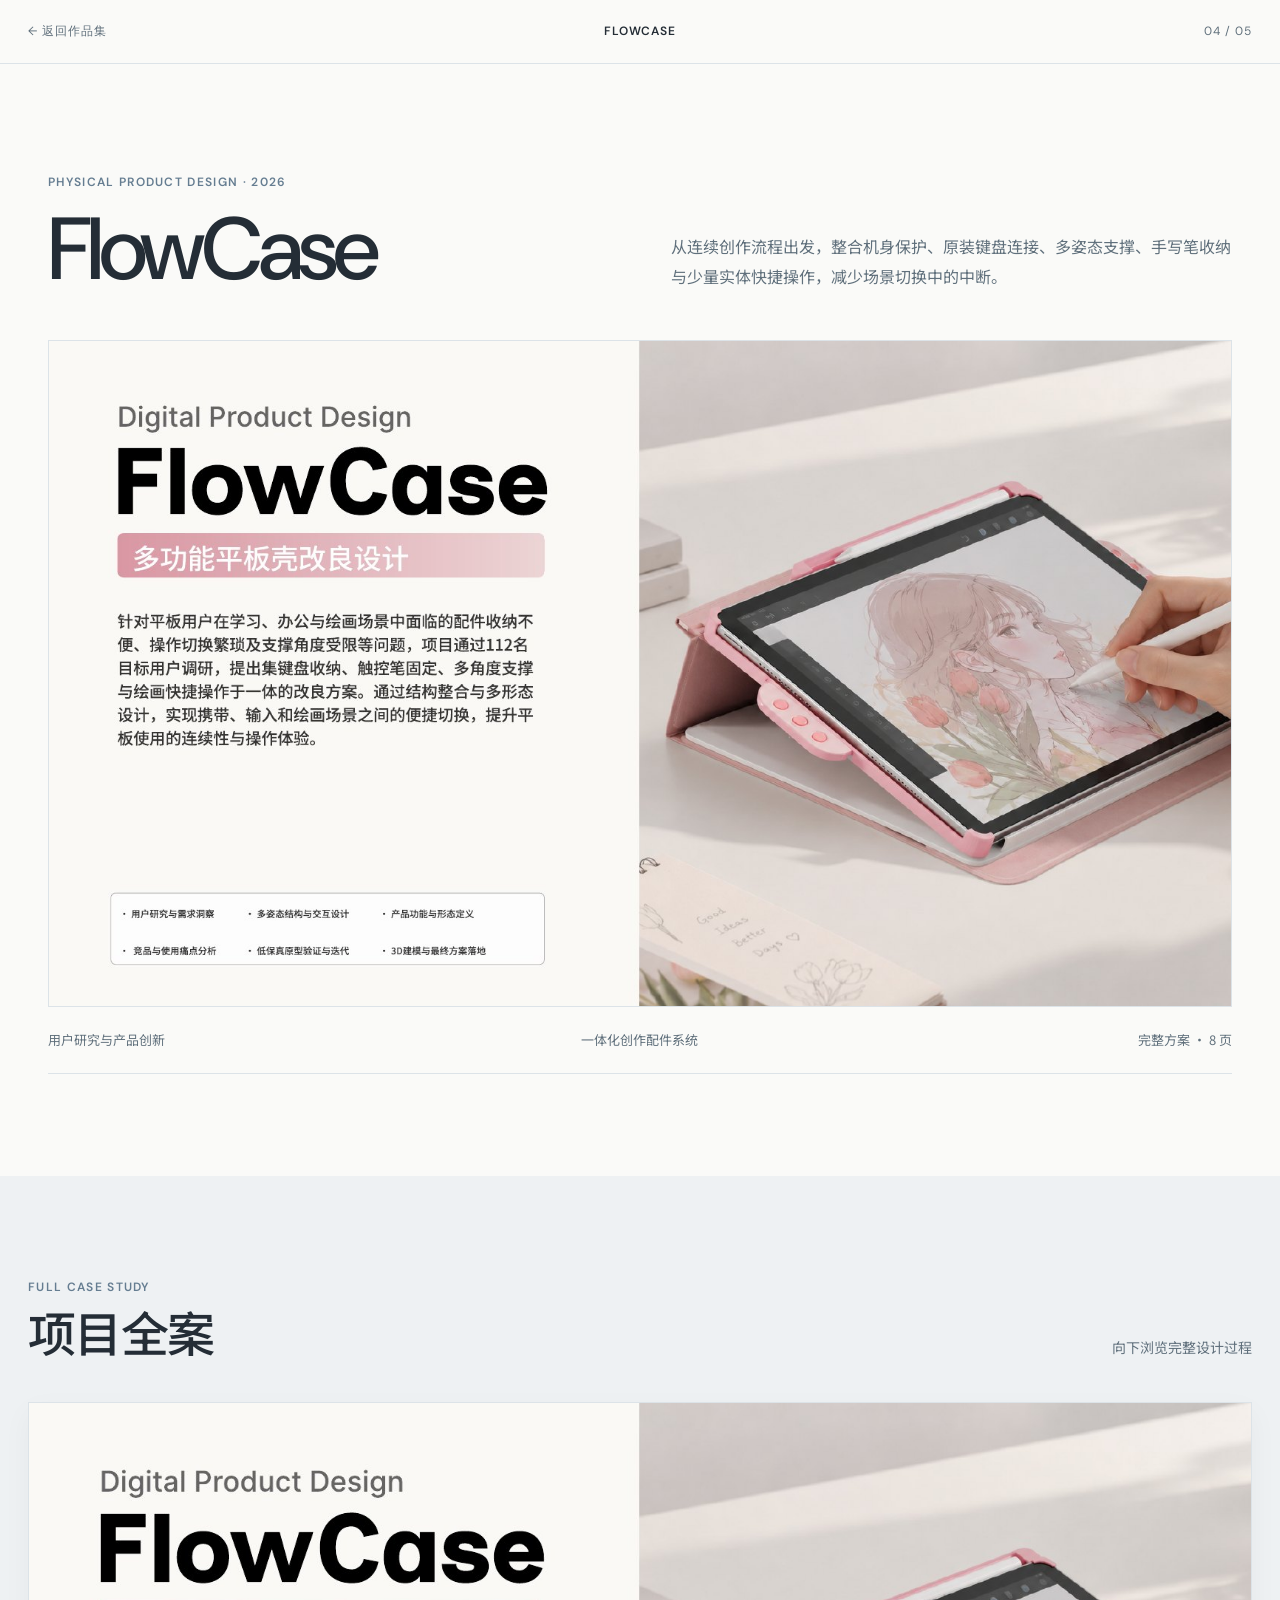
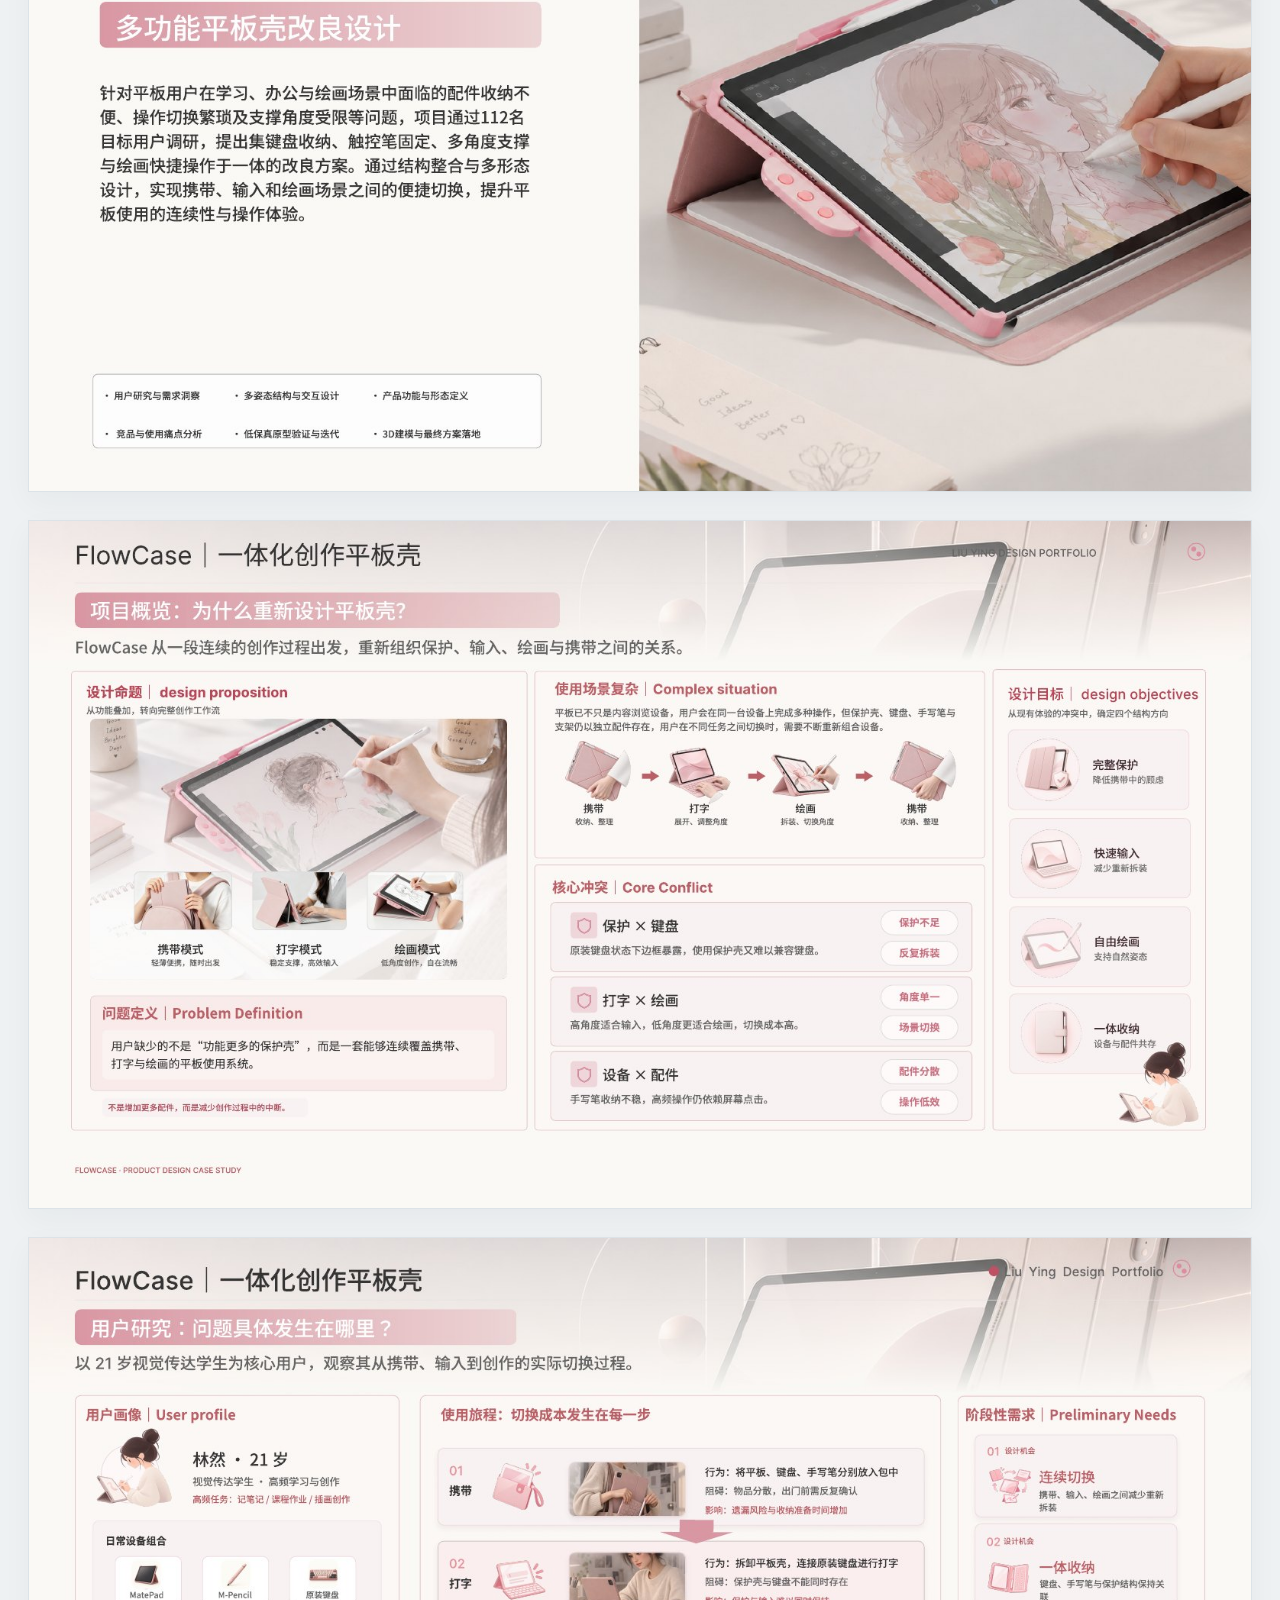
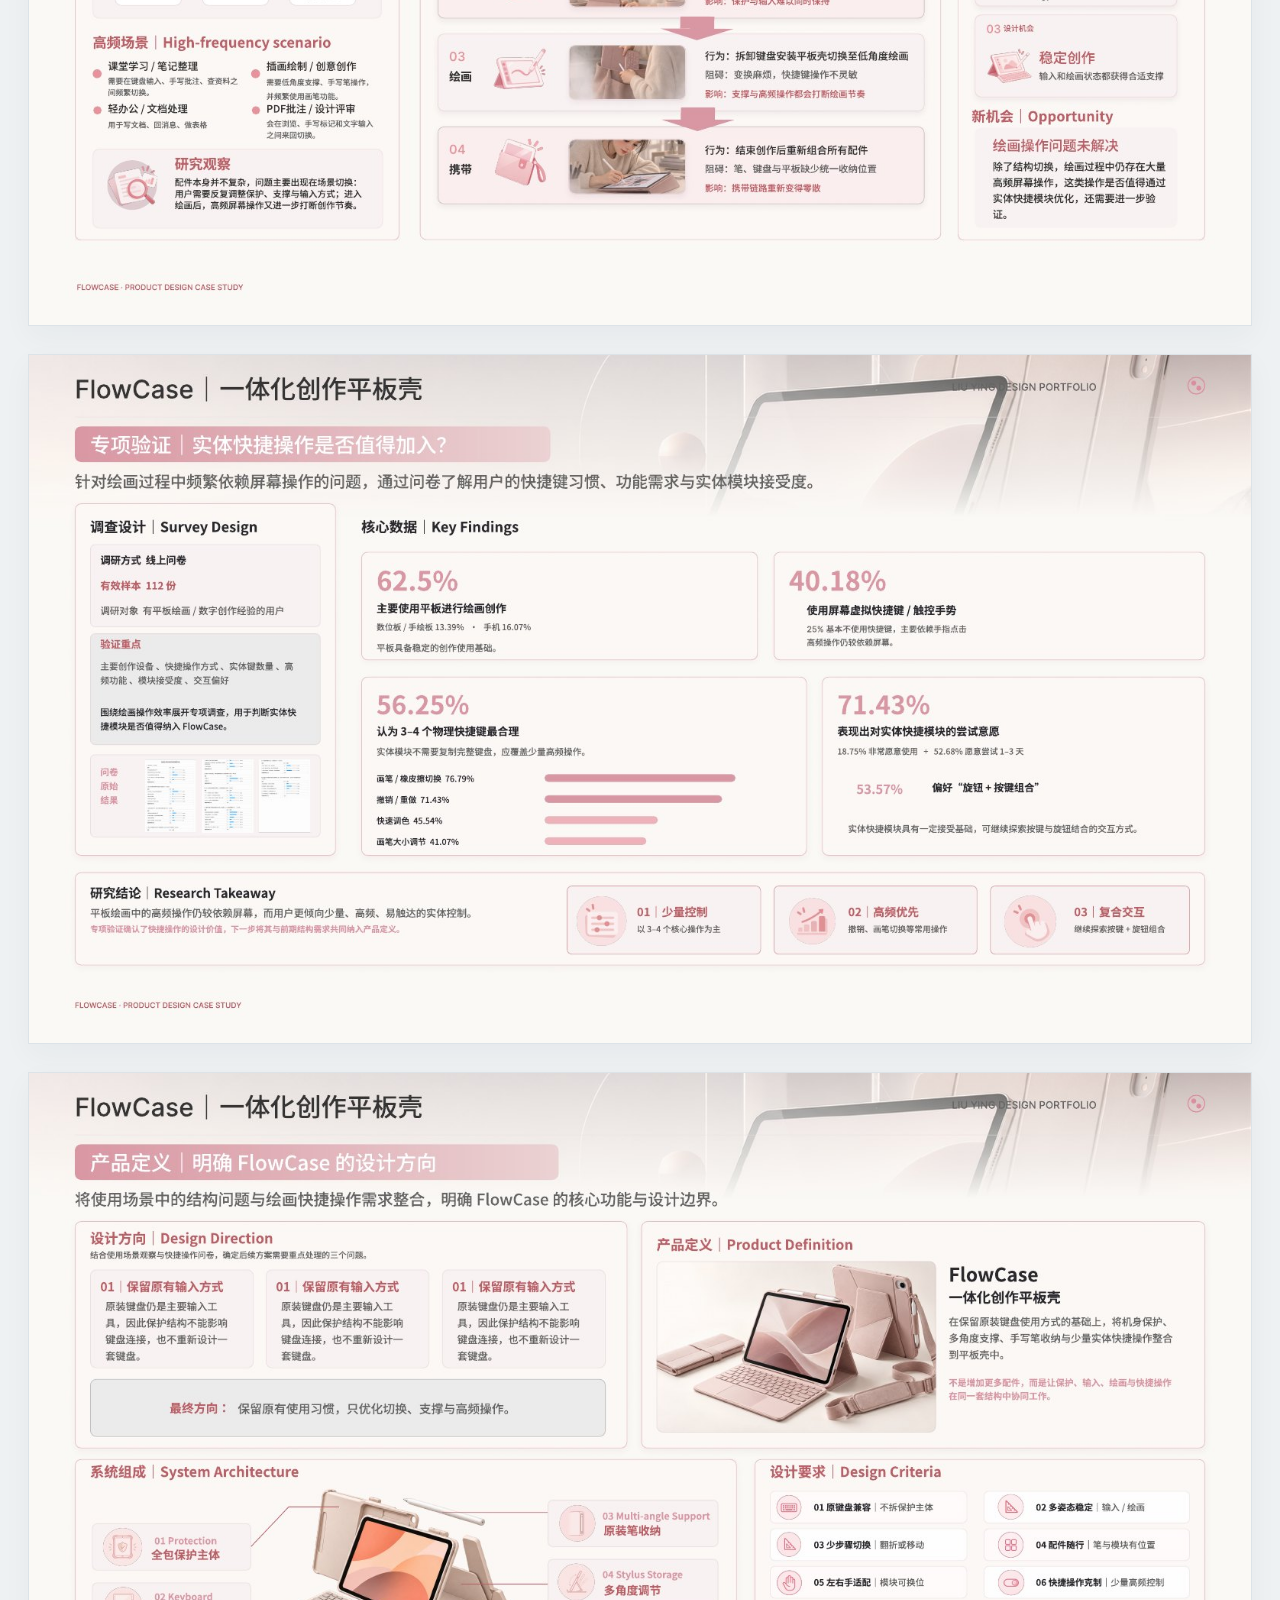
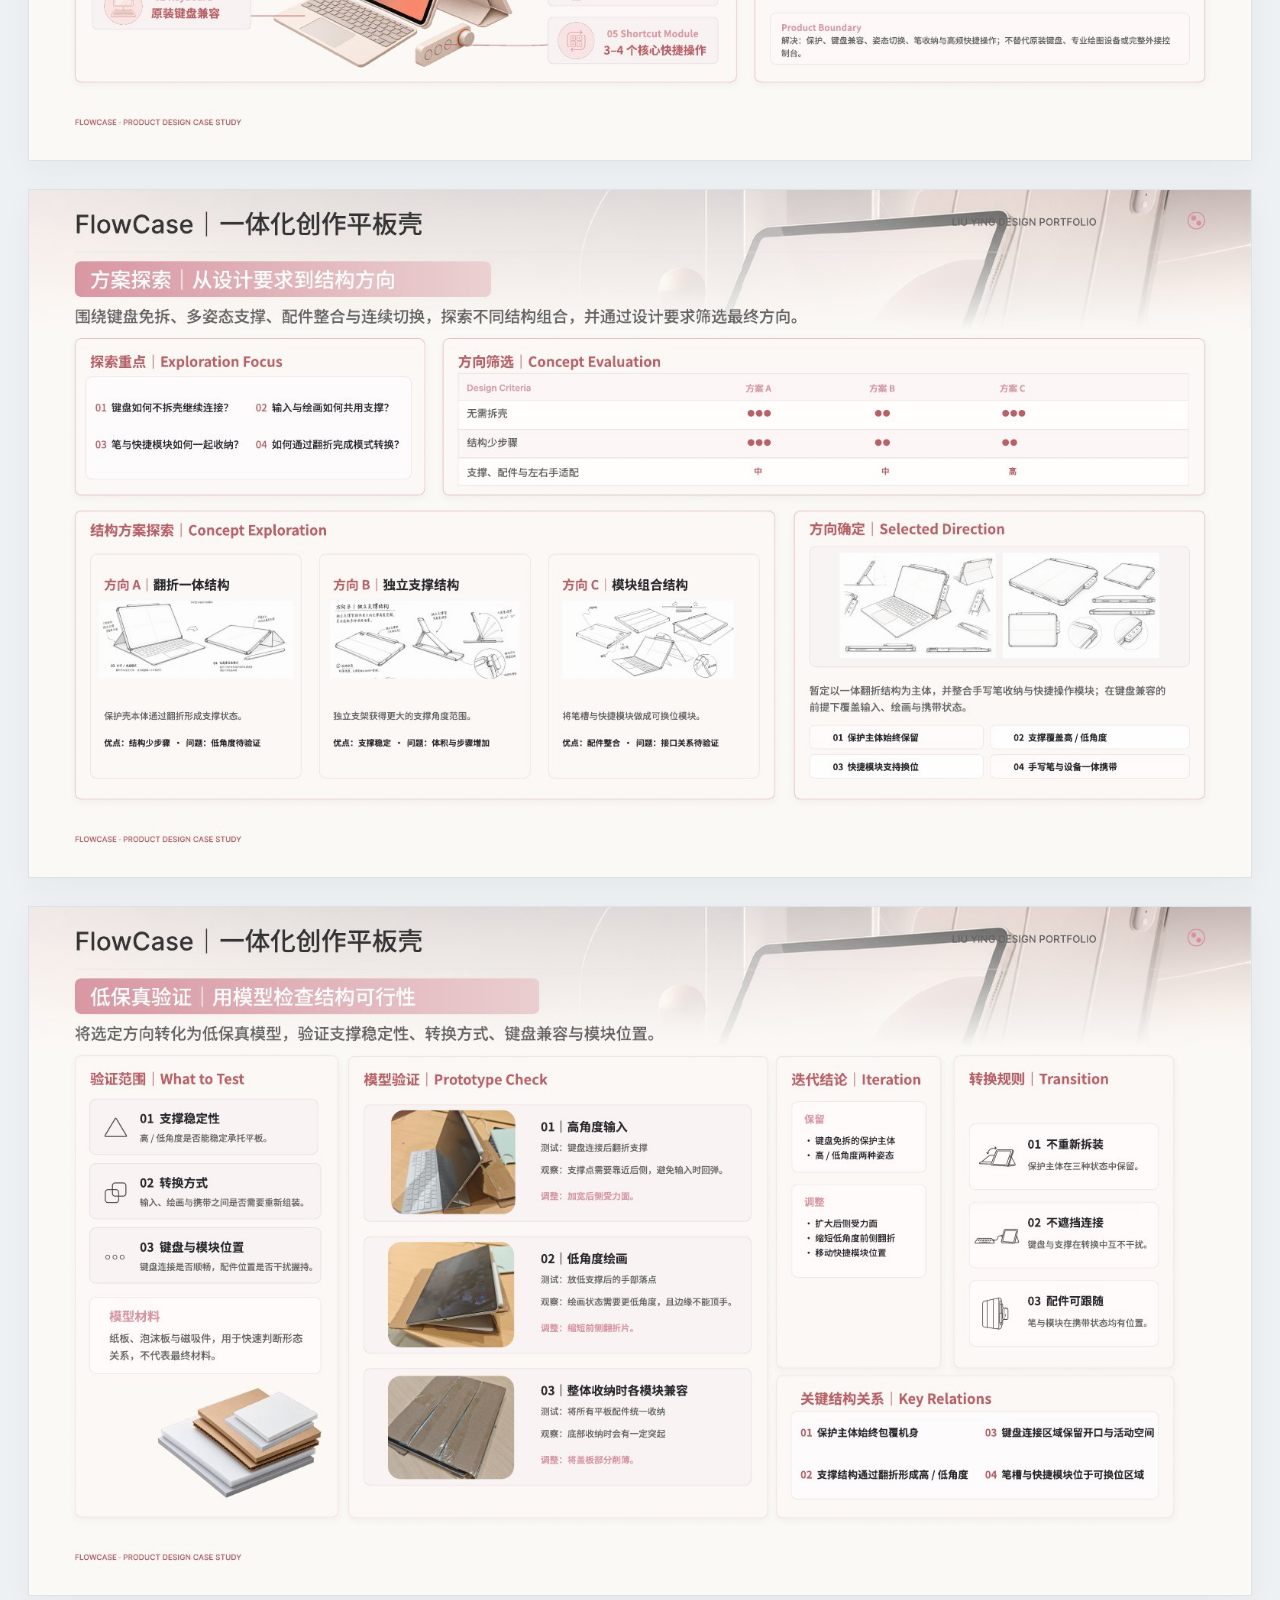
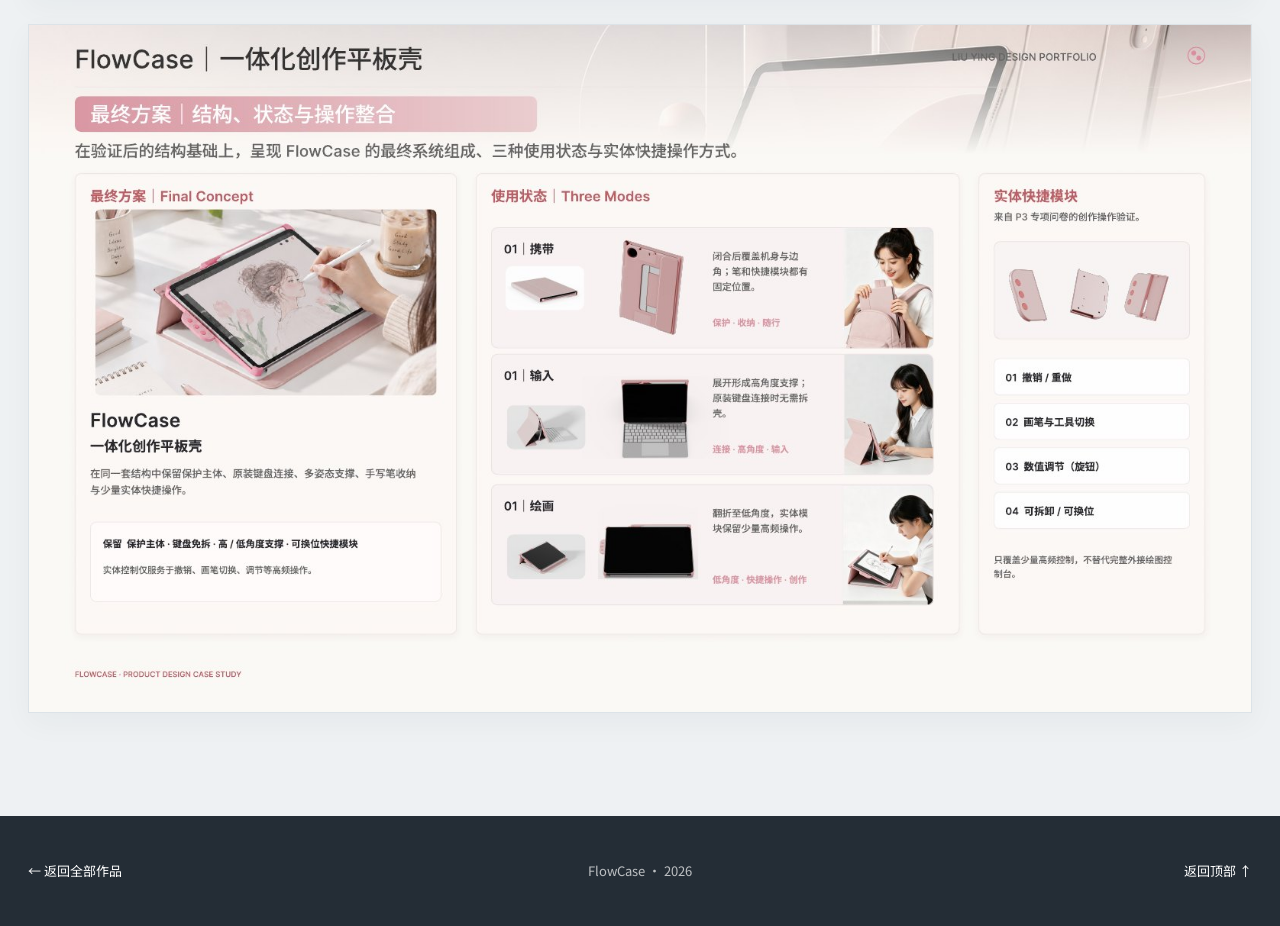
==== commit 09130deb: "Update portfolio theme and add SignalFlow" ====
--- a/flowcase.html
+++ b/flowcase.html
@@ -10,9 +10,9 @@
   <link rel="preconnect" href="https://fonts.googleapis.com">
   <link rel="preconnect" href="https://fonts.gstatic.com" crossorigin>
   <link href="https://fonts.googleapis.com/css2?family=DM+Sans:wght@400;500;600&family=Noto+Sans+SC:wght@300;400;500;600&family=Playfair+Display:ital,wght@0,500;1,500&display=swap" rel="stylesheet">
-  <link rel="stylesheet" href="./styles.css?v=20261018-2">
-  <link rel="stylesheet" href="./pawcare.css?v=20261018-2">
-  <link rel="stylesheet" href="./flowcase.css?v=20261018-2">
+  <link rel="stylesheet" href="./styles.css?v=20261018-3">
+  <link rel="stylesheet" href="./pawcare.css?v=20261018-3">
+  <link rel="stylesheet" href="./flowcase.css?v=20261018-3">
 </head>
 <body class="case-body flowcase-body">
   <div class="grain" aria-hidden="true"></div>
@@ -65,6 +65,6 @@
     <span>FlowCase · 2026</span>
     <a href="#top" onclick="window.scrollTo({top:0,behavior:'smooth'});return false;">返回顶部 ↑</a>
   </footer>
-  <script src="./script.js?v=20261018-2"></script>
+  <script src="./script.js?v=20261018-3"></script>
 </body>
 </html>
--- a/styles.css
+++ b/styles.css
@@ -79,9 +79,9 @@
 
 .hero {
   display: grid;
-  min-height: calc(68vh - 68px);
-  align-items: center;
-  padding: clamp(64px, 8vw, 112px) max(28px, calc((100vw - var(--max)) / 2));
+  min-height: 0;
+  align-items: center;
+  padding: clamp(56px, 6vw, 84px) max(28px, calc((100vw - var(--max)) / 2));
   overflow: hidden;
 }
 
@@ -162,15 +162,15 @@
 .about-portrait { aspect-ratio: 4 / 5; overflow: hidden; background: var(--blue-white); }
 .about-portrait img { width: 100%; height: 100%; object-fit: cover; object-position: center 26%; }
 .about-brief h2 { margin-bottom: 12px; font-size: 20px; line-height: 1.4; font-weight: 600; }
-.about-brief p { color: var(--muted); font-size: 14px; line-height: 1.85; }
+.about-brief p { color: var(--muted); font-size: 15px; line-height: 1.85; }
 
 .work {
-  padding: clamp(96px, 10vw, 148px) max(28px, calc((100vw - var(--max)) / 2));
+  padding: clamp(76px, 8vw, 120px) max(28px, calc((100vw - var(--max)) / 2));
   background: var(--white);
   scroll-margin-top: 68px;
 }
 
-.section-head { display: flex; justify-content: space-between; margin-bottom: 64px; }
+.section-head { display: flex; justify-content: space-between; margin-bottom: 46px; }
 .section-head h2, .bring-heading h2 { font-size: clamp(34px, 4vw, 50px); line-height: 1.25; letter-spacing: -.035em; font-weight: 500; }
 
 .featured-project {
@@ -187,7 +187,7 @@
 .featured-copy h3 { font-size: clamp(32px, 3.3vw, 46px); }
 .featured-copy h3 a:hover, .project-copy h3 a:hover { color: var(--accent); }
 
-.project-desc { margin-top: 20px; color: var(--muted); line-height: 1.85; }
+.project-desc { margin-top: 20px; color: var(--muted); font-size: 16px; line-height: 1.85; }
 .featured-copy .project-desc { max-width: 410px; }
 
 .skill-tags { display: flex; flex-wrap: wrap; gap: 8px 18px; margin-top: 24px; }
@@ -233,7 +233,7 @@
 .project-visual { aspect-ratio: 16 / 10; border-bottom: 1px solid var(--line); }
 .project-copy { display: flex; flex: 1; flex-direction: column; padding: 30px 32px 34px; }
 .project-copy h3 { font-size: 28px; }
-.project-copy .project-desc { font-size: 15px; }
+.project-copy .project-desc { font-size: 15.5px; }
 .project-copy .project-links { margin-top: auto; padding-top: 28px; }
 
 .more-projects { display: grid; grid-template-rows: 0fr; opacity: 0; transition: grid-template-rows .55s var(--ease), opacity .35s ease; }
@@ -265,7 +265,7 @@
 .compact-capabilities article { display: grid; grid-template-columns: minmax(190px, .75fr) minmax(0, 1.25fr); gap: 36px; padding: 28px 0; border-top: 1px solid var(--line); }
 .compact-capabilities article:last-child { border-bottom: 1px solid var(--line); }
 .compact-capabilities h3 { font-size: 17px; font-weight: 600; }
-.compact-capabilities p { color: var(--muted); font-size: 14px; line-height: 1.85; }
+.compact-capabilities p { color: var(--muted); font-size: 15px; line-height: 1.85; }
 
 .contact { padding: clamp(82px, 9vw, 124px) max(28px, calc((100vw - var(--max)) / 2)) 34px; background: #242d36; color: #fff; }
 .contact-heading h2 { color: var(--white); font-family: "DM Sans", sans-serif; font-size: clamp(52px, 7vw, 88px); line-height: 1; letter-spacing: -.05em; font-weight: 500; }
@@ -283,14 +283,19 @@
 .toast { position: fixed; right: 24px; bottom: 24px; z-index: 60; padding: 11px 16px; border-radius: 4px; color: #fff; background: var(--button); font-size: 13px; opacity: 0; pointer-events: none; transform: translateY(8px); transition: opacity .25s ease, transform .25s ease; }
 .toast.show { opacity: 1; transform: none; }
 
-.reveal { opacity: 0; transform: translateY(22px); transition: opacity .75s var(--ease), transform .75s var(--ease); }
-.reveal.visible { opacity: 1; transform: none; }
-.delay-1 { transition-delay: .08s; }
-.delay-2 { transition-delay: .16s; }
+.reveal { opacity: 1; transform: none; }
+.reveal.visible { animation: reveal-in .68s var(--ease) both; }
+.reveal.visible.delay-1 { animation-delay: .08s; }
+.reveal.visible.delay-2 { animation-delay: .16s; }
+
+@keyframes reveal-in {
+  from { opacity: 0; transform: translateY(18px); }
+  to { opacity: 1; transform: none; }
+}
 
 @media (max-width: 960px) {
   .hero { min-height: auto; }
-  .hero-layout { grid-template-columns: 1fr; gap: 54px; }
+  .hero-layout { grid-template-columns: 1fr; gap: 42px; }
   .hero-about { max-width: 600px; grid-template-columns: 104px 1fr; }
   .featured-project { grid-template-columns: 1fr; }
   .featured-visual { min-height: 0; aspect-ratio: 16 / 9; grid-row: 1; }
@@ -306,7 +311,7 @@
   .brand { font-size: 11px; }
   .site-nav { gap: 17px; }
   .site-nav a { font-size: 13px; }
-  .hero { padding: 64px 20px 74px; }
+  .hero { padding: 48px 20px 58px; }
   .hero-identity { align-items: flex-start; gap: 8px; flex-direction: column; margin-bottom: 22px; font-size: 12px; }
   .hero-name::after { display: none; }
   .hero h1 { font-size: clamp(42px, 12vw, 56px); }
@@ -314,9 +319,10 @@
   .hero-actions { gap: 22px; margin-top: 30px; }
   .hero-about { grid-template-columns: 88px 1fr; gap: 18px; padding: 22px 0; }
   .about-brief h2 { font-size: 18px; }
-  .about-brief p { font-size: 13px; line-height: 1.75; }
-  .work, .profile-strip { padding: 78px 20px; }
-  .section-head { margin-bottom: 36px; }
+  .about-brief p { font-size: 14px; line-height: 1.75; }
+  .work { padding: 64px 20px 72px; }
+  .profile-strip { padding: 78px 20px; }
+  .section-head { margin-bottom: 32px; }
   .section-head h2, .bring-heading h2 { font-size: 34px; }
   .featured-project { min-height: 0; }
   .featured-copy { padding: 30px 26px 34px; }
@@ -342,5 +348,5 @@
 @media (prefers-reduced-motion: reduce) {
   html { scroll-behavior: auto; }
   *, *::before, *::after { scroll-behavior: auto !important; transition-duration: .01ms !important; animation-duration: .01ms !important; animation-iteration-count: 1 !important; }
-  .reveal { opacity: 1; transform: none; }
-}
+  .reveal.visible { animation: none; }
+}
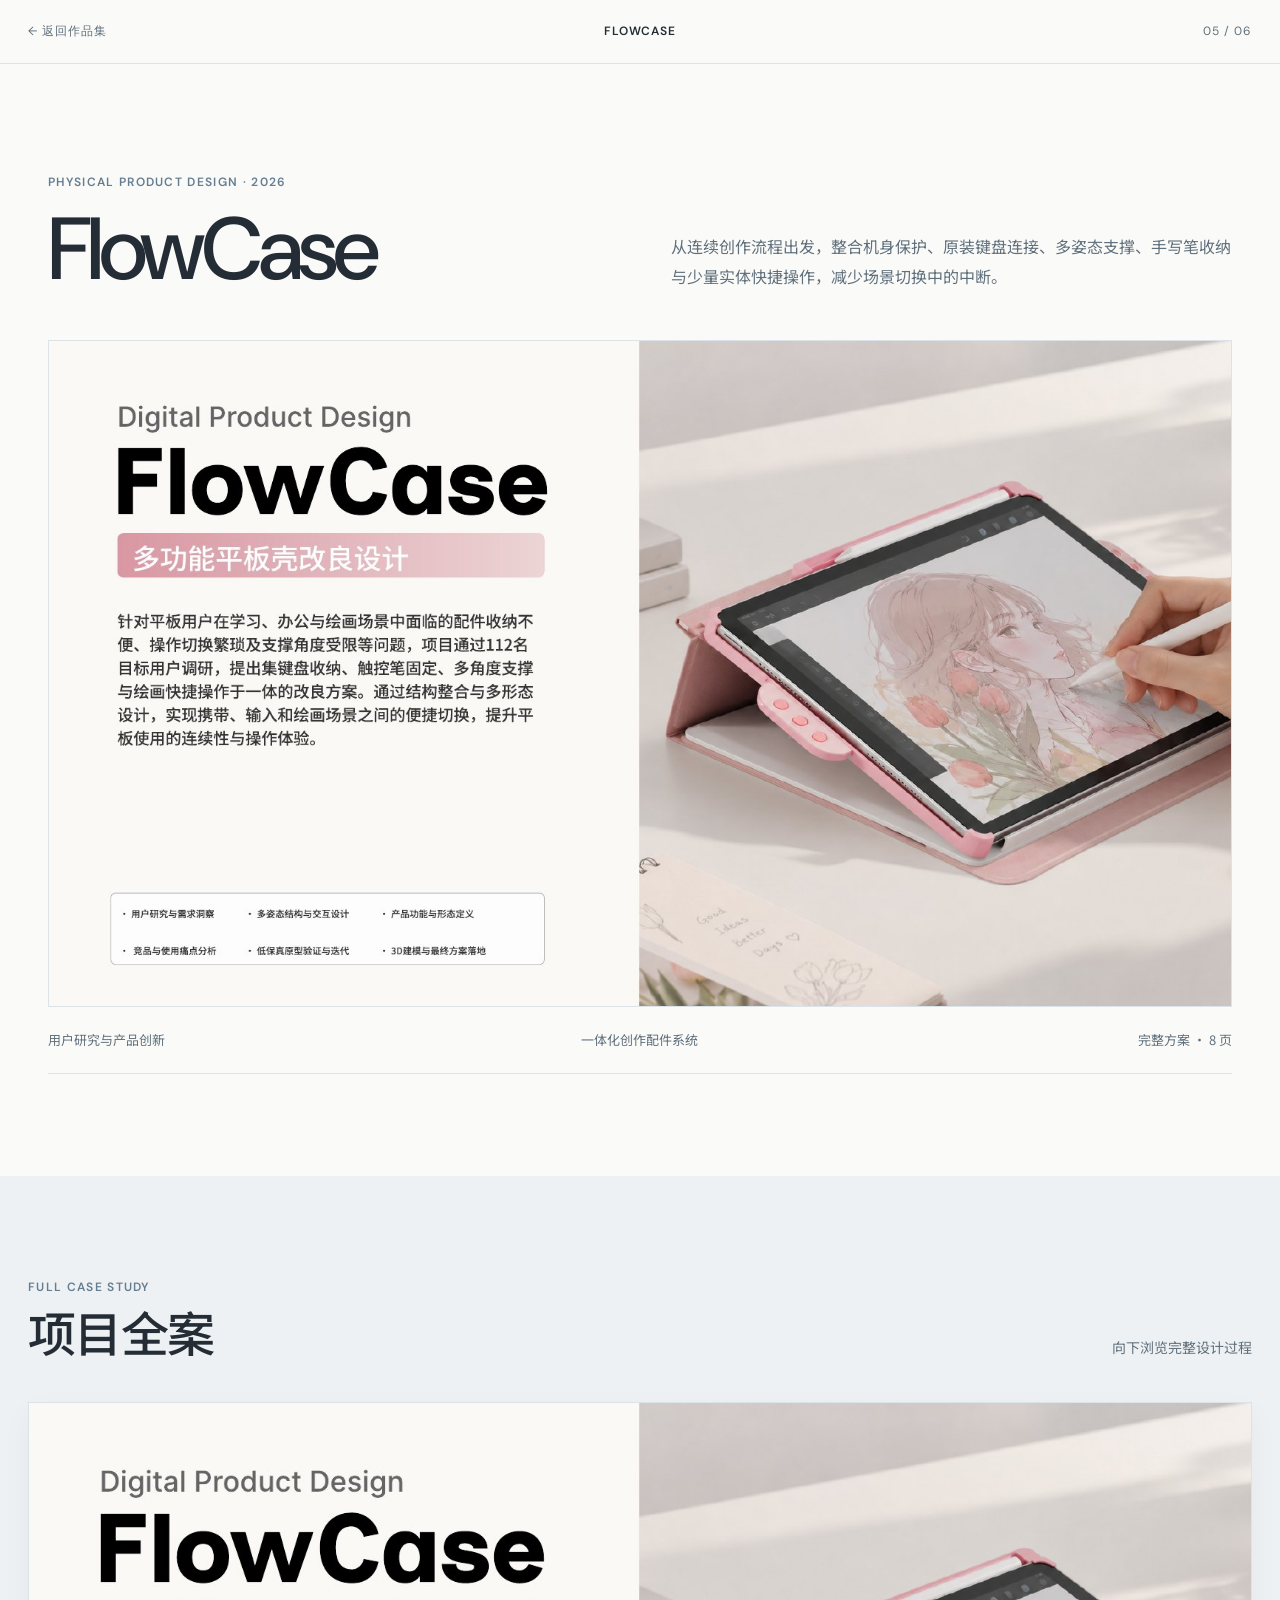
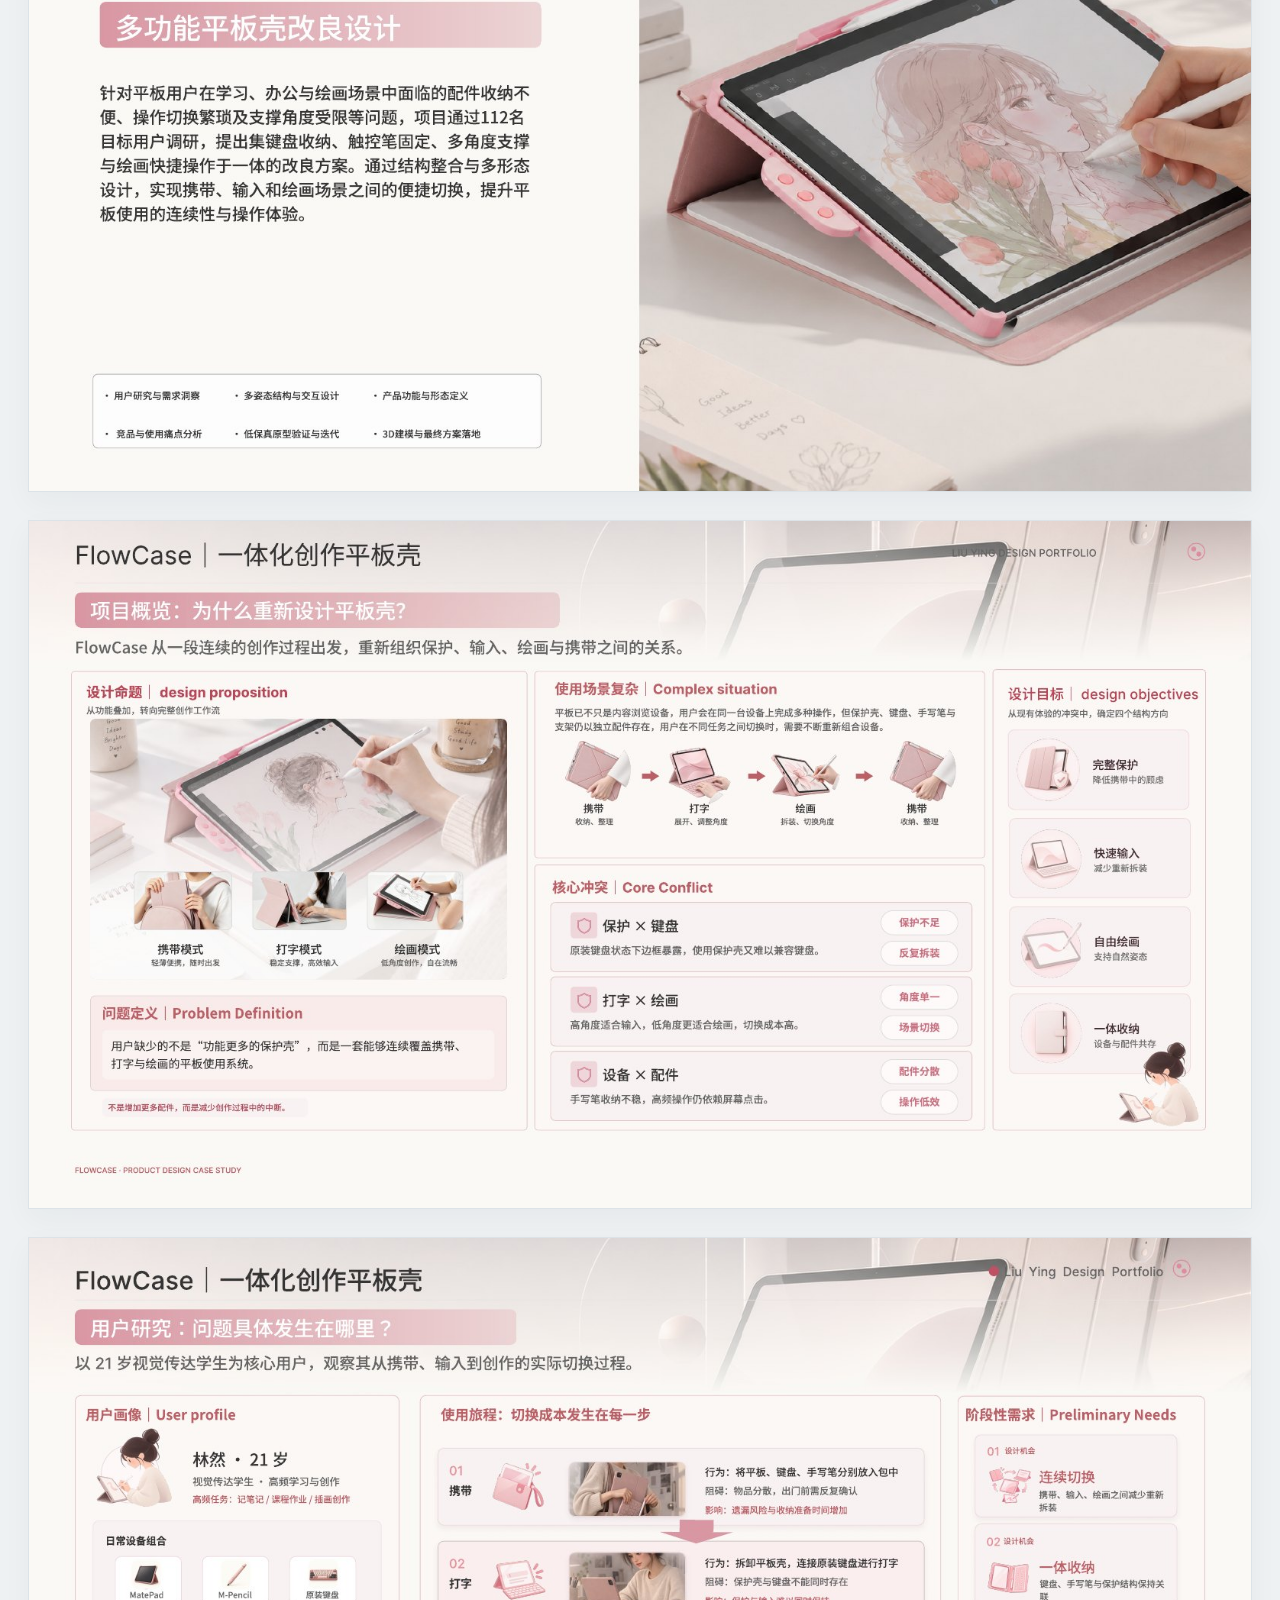
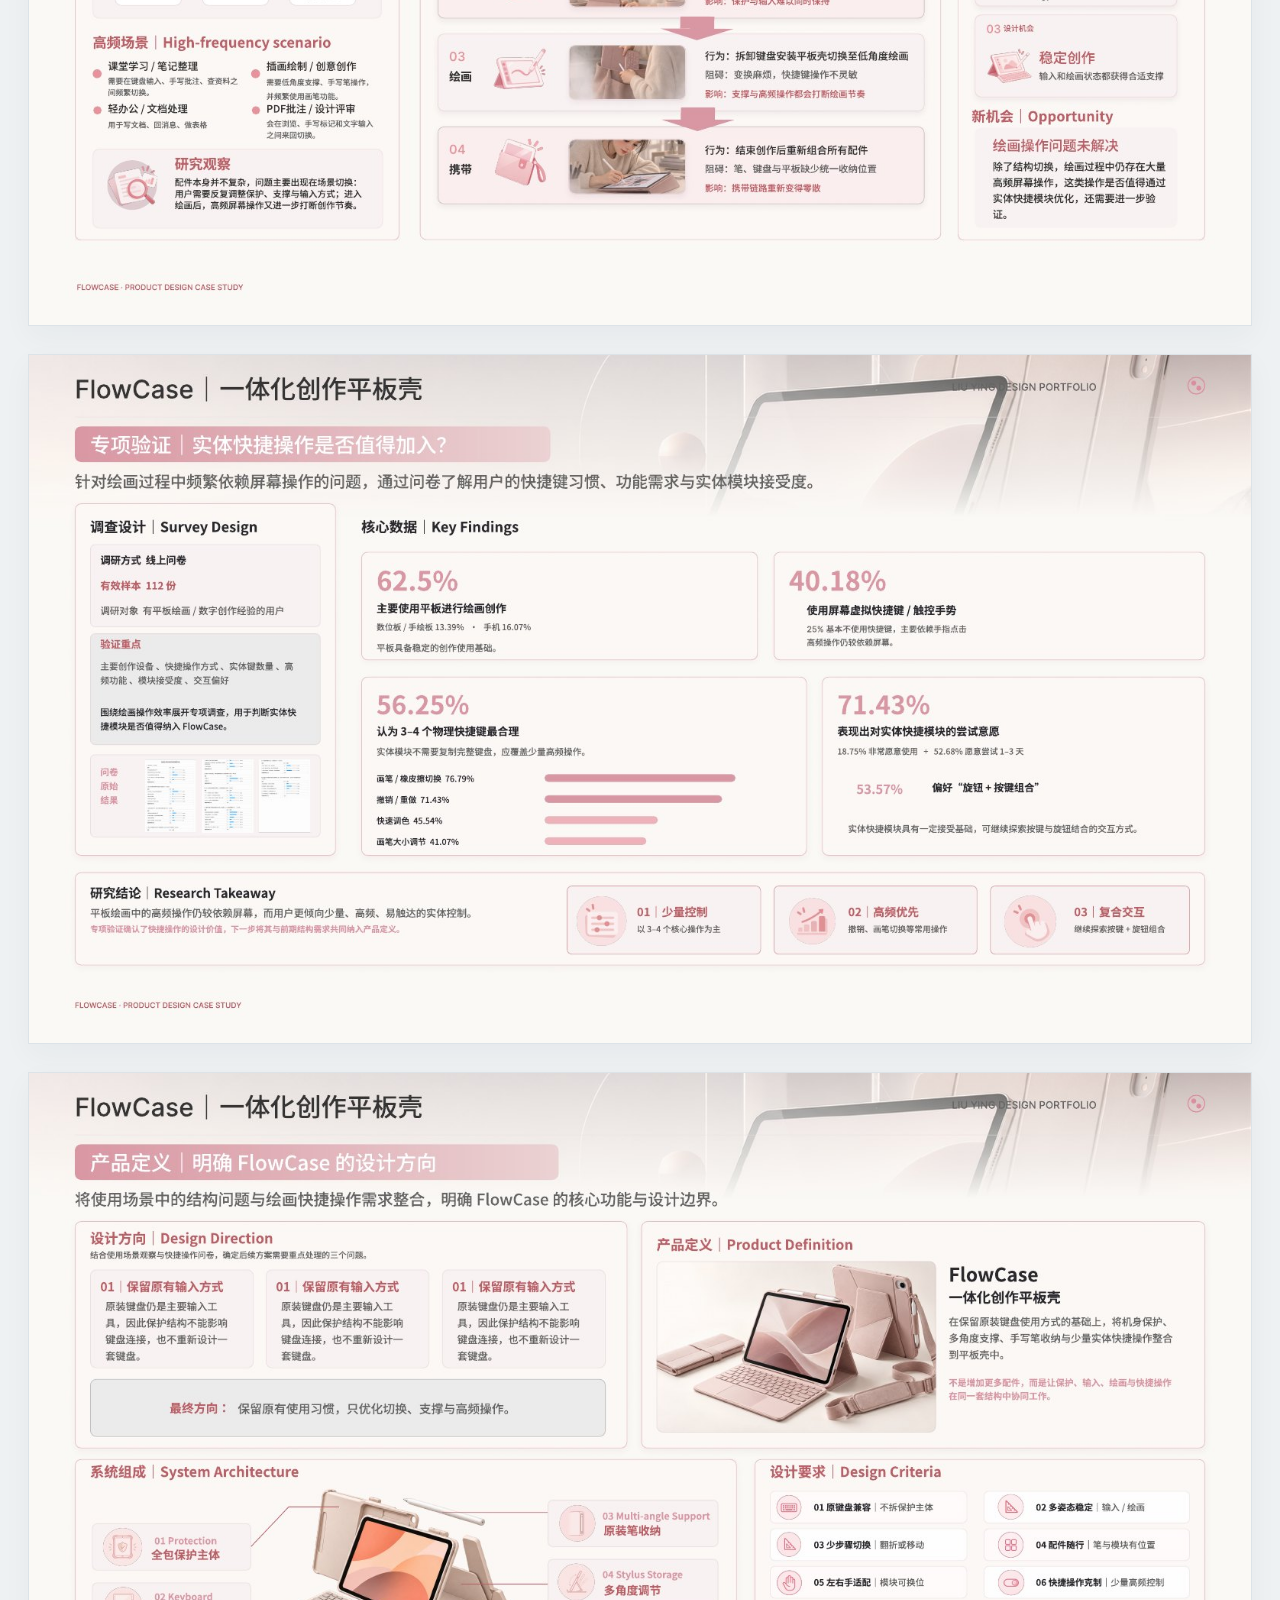
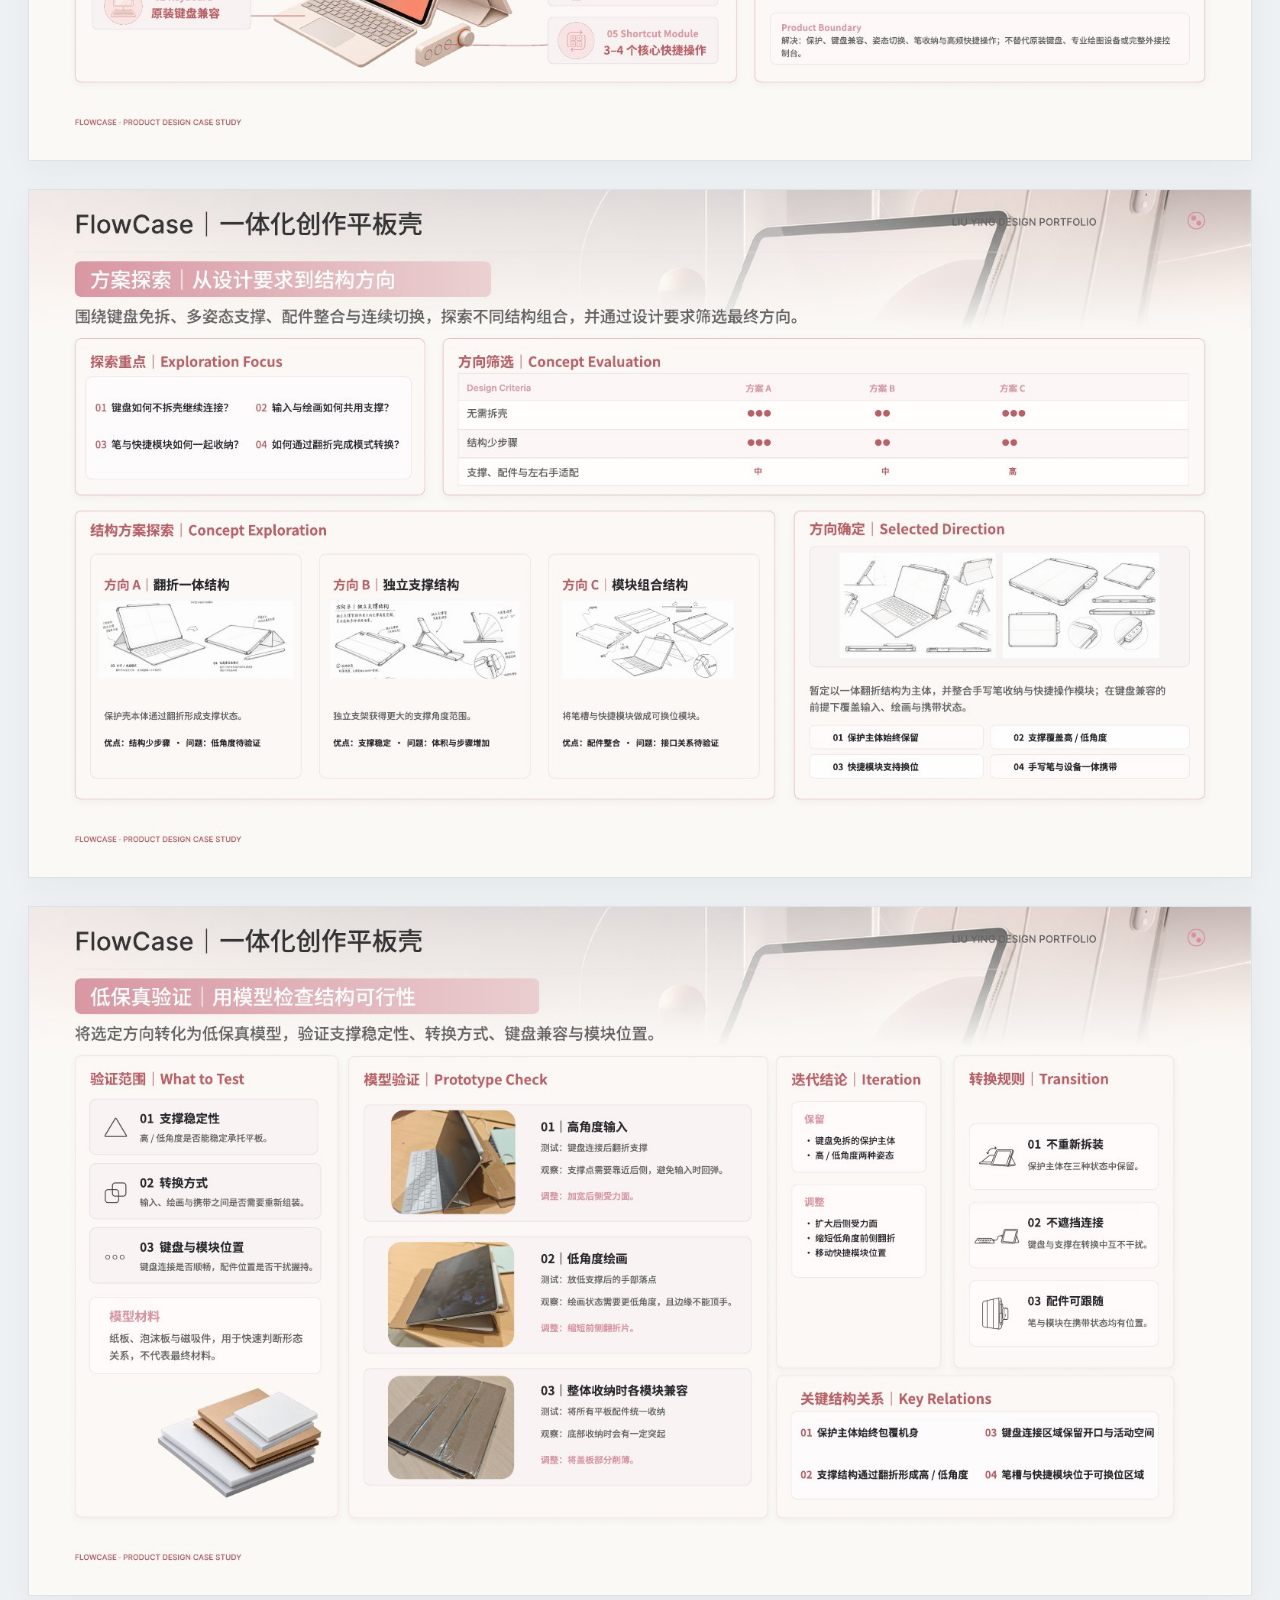
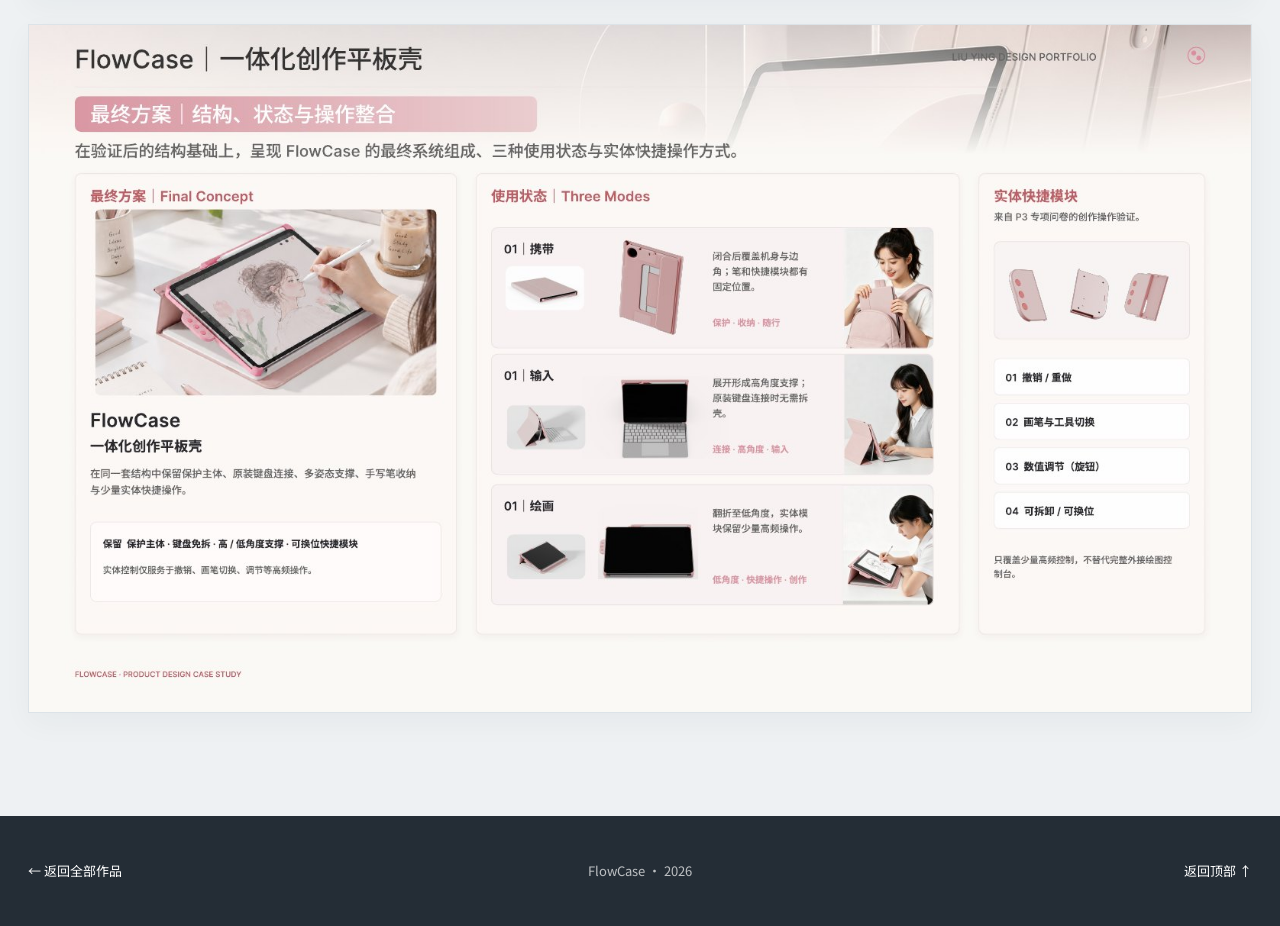
==== commit fbb9af7a: "Add AI interview coach project" ====
--- a/flowcase.html
+++ b/flowcase.html
@@ -5,21 +5,21 @@
   <meta name="viewport" content="width=device-width, initial-scale=1">
   <meta name="theme-color" content="#fafaf8">
   <meta name="description" content="FlowCase 多功能平板保护壳产品设计项目。">
-  <title>FlowCase · Portfolio</title>
+  <title>FlowCase · 作品集</title>
   <link rel="icon" type="image/svg+xml" href="data:image/svg+xml,%3Csvg xmlns='http://www.w3.org/2000/svg' viewBox='0 0 32 32'%3E%3Crect width='32' height='32' rx='9' fill='%23364f65'/%3E%3Ccircle cx='16' cy='16' r='7' fill='%23fafaf8'/%3E%3C/svg%3E">
   <link rel="preconnect" href="https://fonts.googleapis.com">
   <link rel="preconnect" href="https://fonts.gstatic.com" crossorigin>
   <link href="https://fonts.googleapis.com/css2?family=DM+Sans:wght@400;500;600&family=Noto+Sans+SC:wght@300;400;500;600&family=Playfair+Display:ital,wght@0,500;1,500&display=swap" rel="stylesheet">
-  <link rel="stylesheet" href="./styles.css?v=20261018-3">
-  <link rel="stylesheet" href="./pawcare.css?v=20261018-3">
-  <link rel="stylesheet" href="./flowcase.css?v=20261018-3">
+  <link rel="stylesheet" href="./styles.css?v=20261019-1">
+  <link rel="stylesheet" href="./pawcare.css?v=20261019-1">
+  <link rel="stylesheet" href="./flowcase.css?v=20261019-1">
 </head>
 <body class="case-body flowcase-body">
   <div class="grain" aria-hidden="true"></div>
   <header class="case-header">
     <a class="case-back" href="./index.html#work" aria-label="返回作品列表"><span aria-hidden="true">←</span> 返回作品集</a>
     <span class="case-brand">FLOWCASE</span>
-    <span class="case-count">04 / 05</span>
+    <span class="case-count">05 / 06</span>
   </header>
 
   <main>
@@ -65,6 +65,6 @@
     <span>FlowCase · 2026</span>
     <a href="#top" onclick="window.scrollTo({top:0,behavior:'smooth'});return false;">返回顶部 ↑</a>
   </footer>
-  <script src="./script.js?v=20261018-3"></script>
+  <script src="./script.js?v=20261019-1"></script>
 </body>
 </html>
--- a/styles.css
+++ b/styles.css
@@ -203,6 +203,18 @@
   display: block;
   overflow: hidden;
   background: var(--blue-white);
+}
+
+.signalflow-visual .signalflow-email-mask {
+  position: absolute;
+  z-index: 2;
+  top: 5.6%;
+  right: 8.2%;
+  width: 13%;
+  height: 2.4%;
+  border-radius: 999px;
+  background: rgba(247, 249, 253, .96);
+  pointer-events: none;
 }
 
 .featured-visual { min-height: 456px; }
